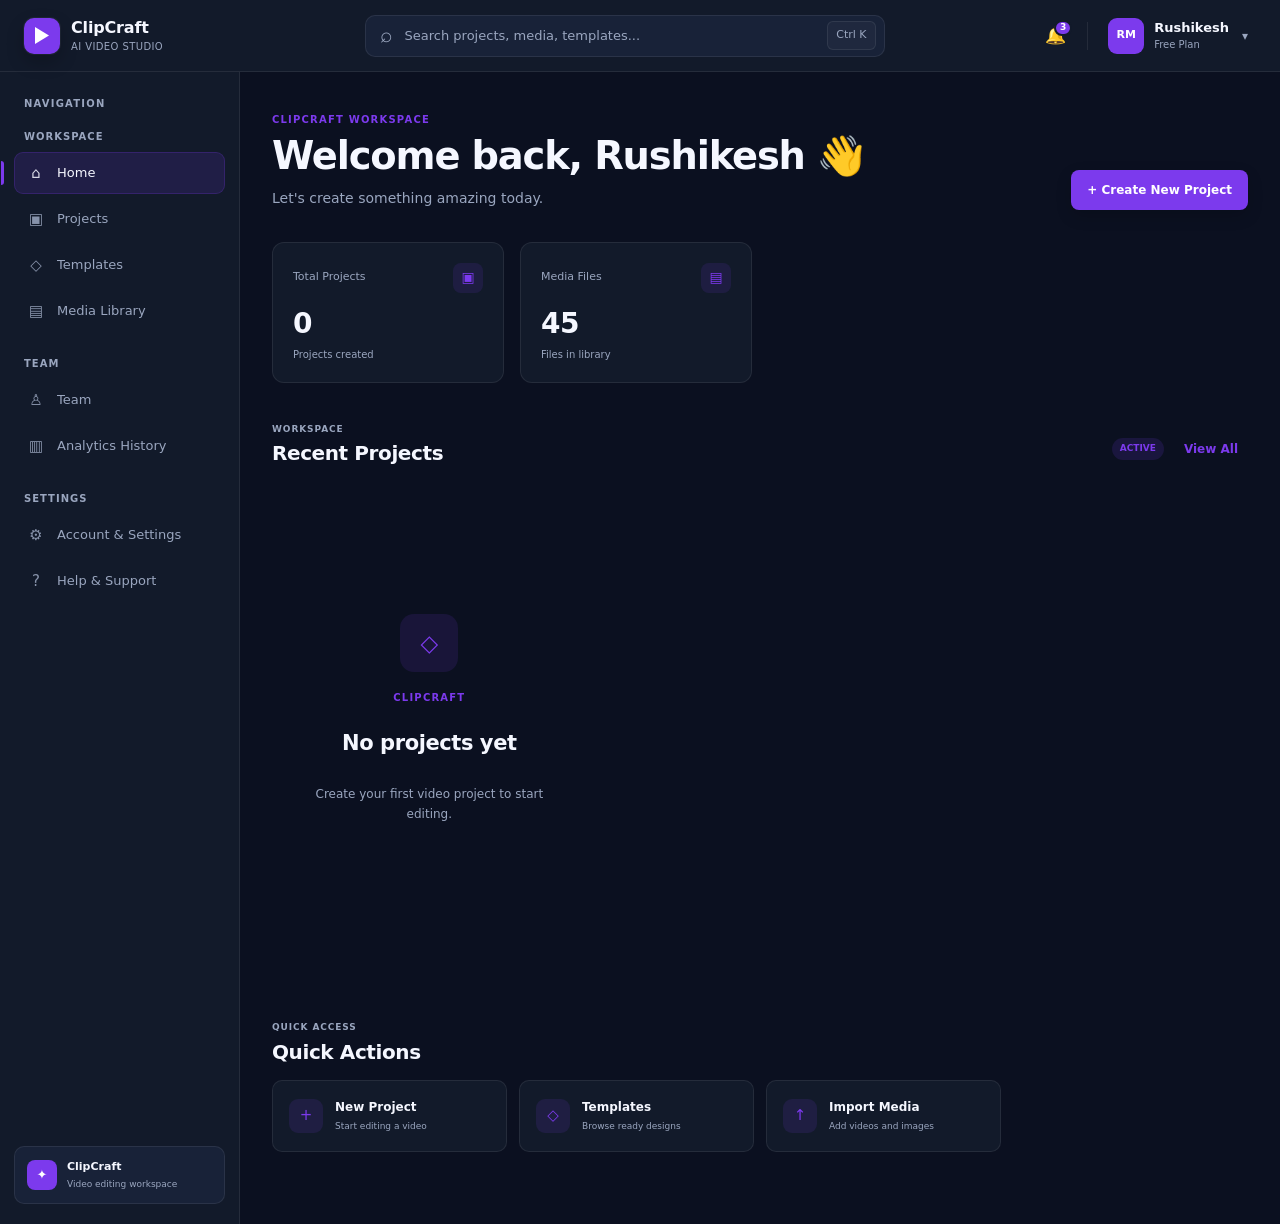
==== index.html @ a02dc98d "Add video editing workspace implementation" ====
<!DOCTYPE html>
<html lang="en">
<head>
  <meta charset="UTF-8" />
  <meta name="viewport" content="width=device-width, initial-scale=1.0" />
  <title>ClipCraft</title>
<link rel="stylesheet" href="./src/css/base.css">
<link rel="stylesheet" href="./src/css/layout.css">
<link rel="stylesheet" href="./src/css/components.css">
<link rel="stylesheet" href="./src/css/responsive.css">
<link rel="stylesheet" href="./src/css/shared.css">
<link rel="stylesheet" href="./src/css/editor.css" />
</head>
<body>
  <div id="app"></div>

  <script type="module" src="./src/js/app.js"></script>
</body>
</html>
---- src/css/base.css ----
/* Global reset, typography and CSS variables */
:root {
  --bg: #0b1020;
  --surface: #121a2a;
  --surface-2: #182238;
  --text: #f5f7ff;
  --muted: #9aa6bf;
  --primary: #7c3aed;
  --border: rgba(255, 255, 255, 0.08);
}
/* =========================================================
   CLIPCRAFT - DESIGN TOKENS
   ========================================================= */

:root {

  /* Spacing */

  --space-1: 4px;
  --space-2: 8px;
  --space-3: 12px;
  --space-4: 16px;
  --space-5: 20px;
  --space-6: 24px;
  --space-7: 32px;
  --space-8: 40px;

  /* Radius */

  --radius-sm: 6px;
  --radius-md: 8px;
  --radius-lg: 10px;
  --radius-xl: 12px;
  --radius-2xl: 16px;

  /* Typography */

  --text-xs: 10px;
  --text-sm: 12px;
  --text-md: 14px;
  --text-lg: 18px;
  --text-xl: 24px;
  --text-2xl: 32px;

}

* { box-sizing: border-box; }

body {
  margin: 0;
  font-family: Inter, Arial, sans-serif;
  background: var(--bg);
  color: var(--text);
}
/* =========================================================
   CLIPCRAFT - ACCESSIBILITY FOCUS STATES
   Rushikesh
   ========================================================= */


/* ---------------------------------------------------------
   KEYBOARD FOCUS
   --------------------------------------------------------- */

button:focus-visible,
a:focus-visible,
input:focus-visible,
select:focus-visible,
textarea:focus-visible {
  outline: 2px solid var(--primary);

  outline-offset: 3px;
}


/* ---------------------------------------------------------
   REMOVE DEFAULT OUTLINE WHEN NOT NEEDED
   --------------------------------------------------------- */

button:focus:not(:focus-visible),
a:focus:not(:focus-visible),
input:focus:not(:focus-visible),
select:focus:not(:focus-visible),
textarea:focus:not(:focus-visible) {
  outline: none;
}
/* =========================================================
   CLIPCRAFT - TYPOGRAPHY & SPACING
   Rushikesh
   ========================================================= */


/* ---------------------------------------------------------
   GLOBAL BOX SIZING
   --------------------------------------------------------- */

*,
*::before,
*::after {
  box-sizing: border-box;
}


/* ---------------------------------------------------------
   BODY TYPOGRAPHY
   --------------------------------------------------------- */

body {
  margin: 0;

  font-family:
    Inter,
    ui-sans-serif,
    system-ui,
    -apple-system,
    BlinkMacSystemFont,
    "Segoe UI",
    sans-serif;

  font-size: 14px;

  line-height: 1.5;

  color: var(--text);

  background: var(--bg);

  -webkit-font-smoothing: antialiased;
  text-rendering: optimizeLegibility;
}


/* ---------------------------------------------------------
   HEADINGS
   --------------------------------------------------------- */

h1,
h2,
h3,
h4,
h5,
h6 {
  font-family: inherit;

  line-height: 1.2;

  letter-spacing: -0.02em;

  color: var(--text);
}


/* ---------------------------------------------------------
   PARAGRAPHS
   --------------------------------------------------------- */

p {
  line-height: 1.6;
}


/* ---------------------------------------------------------
   BUTTON / INPUT FONT INHERIT
   --------------------------------------------------------- */

button,
input,
select,
textarea {
  font: inherit;
}


/* ---------------------------------------------------------
   IMAGES / VIDEOS
   --------------------------------------------------------- */

img,
video {
  max-width: 100%;
}


/* ---------------------------------------------------------
   SELECTION
   --------------------------------------------------------- */

::selection {
  background: rgba(124, 58, 237, 0.25);

  color: var(--text);
}
---- src/css/layout.css ----
/* =========================================================
   CLIPCRAFT - APPLICATION LAYOUT
   Rushikesh - Application Shell
   ========================================================= */


/* ---------------------------------------------------------
   MAIN APPLICATION SHELL
   --------------------------------------------------------- */

.app-shell {
  min-height: 100vh;

  display: grid;

  grid-template-columns: 240px 1fr;
  grid-template-rows: 72px 1fr;

  background: var(--bg);
}


/* ---------------------------------------------------------
   HEADER POSITION
   Header styling is handled in components.css
   --------------------------------------------------------- */

.app-header {
  grid-column: 1 / -1;
  grid-row: 1;
}


/* ---------------------------------------------------------
   SIDEBAR POSITION
   --------------------------------------------------------- */

.app-sidebar {
  grid-column: 1;
  grid-row: 2;

  min-width: 0;
}


/* ---------------------------------------------------------
   MAIN CONTENT POSITION
   --------------------------------------------------------- */

.main-content {
  grid-column: 2;
  grid-row: 2;

  min-width: 0;
  min-height: 0;

  padding: 32px;
}


/* ---------------------------------------------------------
   MAIN CONTENT INNER WRAPPER
   Useful for future dashboard/editor sections
   --------------------------------------------------------- */

.main-content-inner {
  width: 100%;
  max-width: 1440px;

  margin: 0 auto;
}


/* ---------------------------------------------------------
   CONTENT SECTION
   --------------------------------------------------------- */

.content-section {
  width: 100%;
  margin-bottom: 32px;
}


/* ---------------------------------------------------------
   TWO COLUMN LAYOUT
   Useful for dashboard cards / panels
   --------------------------------------------------------- */

.content-grid {
  display: grid;

  grid-template-columns: repeat(2, minmax(0, 1fr));

  gap: 24px;
}


/* ---------------------------------------------------------
   THREE COLUMN LAYOUT
   Useful for cards / quick actions
   --------------------------------------------------------- */

.content-grid-3 {
  display: grid;

  grid-template-columns:
    repeat(3, minmax(0, 1fr));

  gap: 20px;
}


/* ---------------------------------------------------------
   FOUR COLUMN LAYOUT
   Useful for statistics cards
   --------------------------------------------------------- */

.content-grid-4 {
  display: grid;

  grid-template-columns:
    repeat(4, minmax(0, 1fr));

  gap: 18px;
}


/* ---------------------------------------------------------
   FULL WIDTH
   --------------------------------------------------------- */

.full-width {
  width: 100%;
}


/* ---------------------------------------------------------
   FLEX ROW
   Common utility for horizontal sections
   --------------------------------------------------------- */

.layout-row {
  display: flex;
  align-items: center;

  gap: 16px;
}


/* ---------------------------------------------------------
   FLEX COLUMN
   Common utility for vertical sections
   --------------------------------------------------------- */

.layout-column {
  display: flex;
  flex-direction: column;

  gap: 16px;
}


/* ---------------------------------------------------------
   SPACE BETWEEN
   --------------------------------------------------------- */

.space-between {
  display: flex;

  align-items: center;
  justify-content: space-between;

  gap: 16px;
}


/* ---------------------------------------------------------
   RESPONSIVE - TABLET
   --------------------------------------------------------- */

@media (max-width: 1024px) {

  .app-shell {
    grid-template-columns: 210px 1fr;
    grid-template-rows: 68px 1fr;
  }

  .main-content {
    padding: 24px;
  }

  .content-grid-4 {
    grid-template-columns:
      repeat(2, minmax(0, 1fr));
  }

}


/* ---------------------------------------------------------
   RESPONSIVE - SMALL TABLET / MOBILE
   --------------------------------------------------------- */

@media (max-width: 768px) {

  .app-shell {
    grid-template-columns: 1fr;
    grid-template-rows: 64px auto 1fr;
  }

  .app-header {
    grid-column: 1;
    grid-row: 1;
  }

  .app-sidebar {
    grid-column: 1;
    grid-row: 2;

    width: 100%;
  }

  .main-content {
    grid-column: 1;
    grid-row: 3;

    padding: 20px;
  }

  .content-grid {
    grid-template-columns: 1fr;
  }

  .content-grid-3 {
    grid-template-columns: 1fr;
  }

  .content-grid-4 {
    grid-template-columns: 1fr;
  }

}


/* ---------------------------------------------------------
   RESPONSIVE - MOBILE
   --------------------------------------------------------- */

@media (max-width: 480px) {

  .app-shell {
    grid-template-rows: 60px auto 1fr;
  }

  .main-content {
    padding: 16px;
  }

  .layout-row {
    flex-direction: column;
    align-items: stretch;
  }

  .space-between {
    flex-direction: column;
    align-items: stretch;
  }

}
---- src/css/components.css ----
/* Shared buttons, cards, inputs, badges, modals, etc. */
button,
input,
select {
  font: inherit;
}

.btn {
  border: 0;
  border-radius: 8px;
  padding: 10px 14px;
  cursor: pointer;
}

.btn-primary {
  background: var(--primary);
  color: white;
}
.header-logo h2 {
  margin: 0;
  font-size: 20px;
}

.header-search {
  flex: 1;
  max-width: 420px;
  margin: 0 30px;
}

.header-search input {
  width: 100%;

  padding: 12px 16px;

  background: var(--surface-2);
  color: var(--text);

  border: 1px solid var(--border);
  border-radius: 8px;

  outline: none;
}

.header-search input::placeholder {
  color: var(--muted);
}

.header-actions {
  display: flex;
  align-items: center;
  gap: 16px;
}

.header-btn {
  border: 0;
  background: transparent;
  color: var(--text);

  font-size: 20px;

  cursor: pointer;
}

.profile {
  display: flex;
  align-items: center;
  gap: 10px;
}

.avatar {
  width: 38px;
  height: 38px;

  display: flex;
  align-items: center;
  justify-content: center;

  background: var(--primary);
  color: white;

  border-radius: 50%;
  font-size: 13px;
  font-weight: bold;
}

.profile-info {
  display: flex;
  flex-direction: column;
}

.profile-info strong {
  font-size: 14px;
}

.profile-info span {
  font-size: 12px;
  color: var(--muted);
}
.sidebar-title {
  margin-bottom: 12px;

  font-size: 11px;
  font-weight: 600;

  color: var(--muted);
  letter-spacing: 0.08em;
}

.sidebar-nav {
  display: flex;
  flex-direction: column;
  gap: 6px;
}

.nav-item {
  display: block;

  padding: 11px 12px;

  color: var(--text);
  text-decoration: none;

  border-radius: 8px;

  transition: 0.2s ease;
}

.nav-item:hover {
  background: var(--surface-2);
}

.nav-item.active {
  background: var(--primary);
}

.sidebar-section {
  margin-top: 28px;
}
.main-content h1 {
  margin-top: 0;
  margin-bottom: 8px;
}

.main-content p {
  margin-top: 0;
  color: var(--muted);
}
/* =========================================================
   CLIPCRAFT PROFESSIONAL HEADER
   Rushikesh - Application Shell
   ========================================================= */


/* ---------------------------------------------------------
   HEADER WRAPPER
   --------------------------------------------------------- */

.app-header {
  position: sticky;
  top: 0;
  z-index: 100;

  min-height: 72px;

  display: grid;
  grid-template-columns: auto minmax(280px, 520px) auto;
  align-items: center;

  gap: 24px;

  padding: 0 24px;

  background: var(--surface);

  border-bottom: 1px solid var(--border);

  backdrop-filter: blur(18px);
}


/* ---------------------------------------------------------
   LEFT / BRAND
   --------------------------------------------------------- */

.header-left {
  display: flex;
  align-items: center;
  min-width: 190px;
}

.brand {
  display: inline-flex;
  align-items: center;
  gap: 11px;

  color: var(--text);
  text-decoration: none;

  user-select: none;
}

.brand-mark {
  width: 36px;
  height: 36px;

  display: flex;
  align-items: center;
  justify-content: center;

  border-radius: 10px;

  background: var(--primary);

  box-shadow:
    0 0 0 1px rgba(255, 255, 255, 0.05),
    0 8px 18px rgba(0, 0, 0, 0.22);
}

.brand-mark-shape {
  width: 14px;
  height: 17px;

  display: block;

  background: white;

  clip-path: polygon(
    0 0,
    100% 50%,
    0 100%
  );
}

.brand-text {
  display: flex;
  flex-direction: column;
  line-height: 1.1;
}

.brand-name {
  font-size: 16px;
  font-weight: 700;
  letter-spacing: -0.01em;
}

.brand-tagline {
  margin-top: 4px;

  font-size: 10px;
  font-weight: 500;

  color: var(--muted);

  letter-spacing: 0.04em;
  text-transform: uppercase;
}


/* ---------------------------------------------------------
   CENTER / SEARCH
   --------------------------------------------------------- */

.header-center {
  width: 100%;
  justify-self: center;
}

.global-search {
  position: relative;

  width: 100%;
  height: 42px;

  display: flex;
  align-items: center;

  border: 1px solid var(--border);
  border-radius: 10px;

  background: var(--surface-2);

  transition:
    border-color 0.2s ease,
    box-shadow 0.2s ease,
    background 0.2s ease;
}

.global-search:hover {
  border-color: rgba(255, 255, 255, 0.14);
}

.global-search:focus-within {
  border-color: var(--primary);

  box-shadow:
    0 0 0 3px rgba(124, 58, 237, 0.14);
}

.search-icon {
  flex: 0 0 auto;

  margin-left: 14px;

  font-size: 21px;
  line-height: 1;

  color: var(--muted);
}

.global-search-input {
  width: 100%;
  height: 100%;

  padding: 0 12px;

  border: 0;
  outline: 0;

  background: transparent;

  color: var(--text);

  font-size: 13px;
}

.global-search-input::placeholder {
  color: var(--muted);
}

.search-shortcut {
  flex: 0 0 auto;

  margin-right: 8px;
  padding: 5px 8px;

  border: 1px solid var(--border);
  border-radius: 6px;

  background: rgba(255, 255, 255, 0.03);

  color: var(--muted);

  font-size: 11px;
  font-weight: 500;
}


/* ---------------------------------------------------------
   RIGHT / HEADER ACTIONS
   --------------------------------------------------------- */

.header-right {
  display: flex;
  align-items: center;
  justify-content: flex-end;

  gap: 12px;

  min-width: 220px;
}


/* ---------------------------------------------------------
   ICON BUTTON
   --------------------------------------------------------- */

.header-icon-button {
  position: relative;

  width: 40px;
  height: 40px;

  display: flex;
  align-items: center;
  justify-content: center;

  border: 1px solid transparent;
  border-radius: 9px;

  background: transparent;
  color: var(--text);

  cursor: pointer;

  transition:
    background 0.2s ease,
    border-color 0.2s ease,
    transform 0.2s ease;
}

.header-icon-button:hover {
  background: var(--surface-2);
  border-color: var(--border);
}

.header-icon-button:active {
  transform: scale(0.96);
}

.notification-icon {
  font-size: 17px;
}


/* ---------------------------------------------------------
   NOTIFICATION BADGE
   --------------------------------------------------------- */

.notification-badge {
  position: absolute;

  top: 3px;
  right: 2px;

  min-width: 16px;
  height: 16px;

  display: flex;
  align-items: center;
  justify-content: center;

  padding: 0 4px;

  border: 2px solid var(--surface);
  border-radius: 999px;

  background: var(--primary);
  color: white;

  font-size: 9px;
  font-weight: 700;
}


/* ---------------------------------------------------------
   DIVIDER
   --------------------------------------------------------- */

.header-divider {
  width: 1px;
  height: 28px;

  background: var(--border);
}


/* ---------------------------------------------------------
   PROFILE
   --------------------------------------------------------- */

.profile-button {
  display: flex;
  align-items: center;
  gap: 10px;

  padding: 5px 7px;

  border: 1px solid transparent;
  border-radius: 10px;

  background: transparent;
  color: var(--text);

  cursor: pointer;

  transition:
    background 0.2s ease,
    border-color 0.2s ease;
}

.profile-button:hover {
  background: var(--surface-2);
  border-color: var(--border);
}

.profile-avatar {
  width: 36px;
  height: 36px;

  display: flex;
  align-items: center;
  justify-content: center;

  border-radius: 9px;

  background: var(--primary);

  color: white;

  font-size: 11px;
  font-weight: 700;
}

.profile-details {
  display: flex;
  flex-direction: column;

  align-items: flex-start;

  line-height: 1.2;
}

.profile-name {
  font-size: 13px;
  font-weight: 600;
}

.profile-plan {
  margin-top: 3px;

  color: var(--muted);

  font-size: 10px;
}

.profile-arrow {
  margin-left: 3px;

  color: var(--muted);

  font-size: 12px;
}


/* ---------------------------------------------------------
   HEADER RESPONSIVE
   --------------------------------------------------------- */

@media (max-width: 900px) {

  .app-header {
    grid-template-columns: auto 1fr auto;
    gap: 14px;

    padding: 0 16px;
  }

  .header-left {
    min-width: auto;
  }

  .brand-tagline {
    display: none;
  }

  .profile-details {
    display: none;
  }

}


@media (max-width: 650px) {

  .app-header {
    grid-template-columns: auto 1fr auto;

    min-height: 64px;

    gap: 8px;

    padding: 0 12px;
  }

  .brand-name {
    font-size: 14px;
  }

  .brand-mark {
    width: 32px;
    height: 32px;

    border-radius: 8px;
  }

  .global-search {
    height: 38px;
  }

  .search-shortcut {
    display: none;
  }

  .search-icon {
    margin-left: 11px;
  }

  .global-search-input {
    font-size: 12px;
  }

  .header-divider {
    display: none;
  }

  .profile-button {
    padding: 0;
  }

  .profile-arrow {
    display: none;
  }

}


@media (max-width: 480px) {

  .header-center {
    min-width: 0;
  }

  .global-search-input {
    min-width: 0;
  }

  .global-search-input::placeholder {
    font-size: 11px;
  }

  .header-icon-button {
    width: 36px;
    height: 36px;
  }

  .profile-avatar {
    width: 32px;
    height: 32px;
  }

}
/* =========================================================
   CLIPCRAFT PROFESSIONAL SIDEBAR
   Rushikesh - Navigation
   ========================================================= */


/* ---------------------------------------------------------
   SIDEBAR
   --------------------------------------------------------- */

.app-sidebar {
  display: flex;
  flex-direction: column;

  min-height: calc(100vh - 72px);

  padding: 20px 14px;

  background: var(--surface);

  border-right: 1px solid var(--border);

  overflow-y: auto;
}


/* ---------------------------------------------------------
   SIDEBAR HEADER
   --------------------------------------------------------- */

.sidebar-header {
  padding: 0 10px 18px;
}

.sidebar-header-title {
  font-size: 10px;
  font-weight: 700;

  color: var(--muted);

  letter-spacing: 0.12em;
}


/* ---------------------------------------------------------
   SIDEBAR GROUP
   --------------------------------------------------------- */

.sidebar-group {
  margin-bottom: 26px;
}

.sidebar-group-last {
  margin-bottom: 0;
}


/* ---------------------------------------------------------
   SECTION TITLE
   --------------------------------------------------------- */

.sidebar-section-title {
  margin: 0 0 9px;

  padding: 0 10px;

  font-size: 10px;
  font-weight: 700;

  color: var(--muted);

  letter-spacing: 0.1em;
}


/* ---------------------------------------------------------
   NAVIGATION CONTAINER
   --------------------------------------------------------- */

.sidebar-nav {
  display: flex;
  flex-direction: column;

  gap: 4px;
}


/* ---------------------------------------------------------
   NAVIGATION ITEM
   --------------------------------------------------------- */

.nav-item {
  position: relative;

  display: flex;
  align-items: center;

  min-height: 42px;

  padding: 0 11px;

  gap: 11px;

  color: var(--muted);

  text-decoration: none;

  border: 1px solid transparent;
  border-radius: 9px;

  transition:
    background 0.18s ease,
    color 0.18s ease,
    border-color 0.18s ease,
    transform 0.18s ease;
}


/* ---------------------------------------------------------
   NAVIGATION HOVER
   --------------------------------------------------------- */

.nav-item:hover {
  background: var(--surface-2);

  color: var(--text);

  border-color: var(--border);
}


/* ---------------------------------------------------------
   ACTIVE NAVIGATION
   --------------------------------------------------------- */

.nav-item.active {
  background: rgba(124, 58, 237, 0.14);

  color: var(--text);

  border-color: rgba(124, 58, 237, 0.22);
}


/* Active left indicator */

.nav-item.active::before {
  content: "";

  position: absolute;

  left: -14px;

  top: 8px;
  bottom: 8px;

  width: 3px;

  background: var(--primary);

  border-radius: 0 4px 4px 0;
}


/* ---------------------------------------------------------
   NAVIGATION ICON
   --------------------------------------------------------- */

.nav-icon {
  width: 20px;
  height: 20px;

  flex: 0 0 20px;

  display: flex;
  align-items: center;
  justify-content: center;

  color: currentColor;

  font-size: 15px;

  opacity: 0.86;
}


/* ---------------------------------------------------------
   NAVIGATION LABEL
   --------------------------------------------------------- */

.nav-label {
  min-width: 0;

  overflow: hidden;

  text-overflow: ellipsis;

  white-space: nowrap;

  font-size: 13px;
  font-weight: 500;
}


/* ---------------------------------------------------------
   SIDEBAR FOOTER
   --------------------------------------------------------- */

.sidebar-footer {
  margin-top: auto;

  padding-top: 28px;
}


.sidebar-footer-card {
  display: flex;
  align-items: center;

  gap: 10px;

  padding: 12px;

  background: var(--surface-2);

  border: 1px solid var(--border);

  border-radius: 10px;
}


.sidebar-footer-icon {
  width: 30px;
  height: 30px;

  flex: 0 0 30px;

  display: flex;
  align-items: center;
  justify-content: center;

  border-radius: 8px;

  background: var(--primary);

  color: white;

  font-size: 13px;
}


.sidebar-footer-content {
  min-width: 0;

  display: flex;
  flex-direction: column;

  gap: 3px;
}


.sidebar-footer-content strong {
  font-size: 11px;

  color: var(--text);
}


.sidebar-footer-content span {
  font-size: 9px;

  line-height: 1.4;

  color: var(--muted);
}


/* ---------------------------------------------------------
   SIDEBAR SCROLLBAR
   --------------------------------------------------------- */

.app-sidebar::-webkit-scrollbar {
  width: 5px;
}


.app-sidebar::-webkit-scrollbar-track {
  background: transparent;
}


.app-sidebar::-webkit-scrollbar-thumb {
  background: rgba(255, 255, 255, 0.08);

  border-radius: 999px;
}


.app-sidebar::-webkit-scrollbar-thumb:hover {
  background: rgba(255, 255, 255, 0.14);
}


/* ---------------------------------------------------------
   SIDEBAR RESPONSIVE
   --------------------------------------------------------- */

@media (max-width: 768px) {

  .app-sidebar {
    min-height: auto;

    padding: 10px 12px;

    border-right: 0;

    border-bottom: 1px solid var(--border);

    overflow-x: auto;
    overflow-y: hidden;
  }

  .sidebar-header {
    display: none;
  }

  .sidebar-group {
    margin-bottom: 0;
  }

  .sidebar-section-title {
    display: none;
  }

  .sidebar-nav {
    flex-direction: row;

    width: max-content;

    gap: 6px;
  }

  .nav-item {
    min-width: max-content;

    min-height: 38px;
  }

  .nav-item.active::before {
    display: none;
  }

  .sidebar-footer {
    display: none;
  }

}
/* =========================================================
   CLIPCRAFT PROFESSIONAL DASHBOARD
   Rushikesh - Main Content
   ========================================================= */


/* ---------------------------------------------------------
   DASHBOARD HERO
   --------------------------------------------------------- */

.dashboard-hero {
  display: flex;
  align-items: flex-end;
  justify-content: space-between;

  gap: var(--space-6);

  padding: var(--space-2) 0 var(--space-7);
}


.dashboard-hero-text {
  min-width: 0;
}


.dashboard-eyebrow {
  display: block;

  margin-bottom: 8px;

  color: var(--primary);

  font-size: 10px;
  font-weight: 700;

  letter-spacing: 0.12em;
}


.dashboard-hero h1 {
  margin: 0;

  color: var(--text);

  font-size: clamp(28px, 3vw, 40px);
  line-height: 1.1;

  letter-spacing: -0.03em;
}


.dashboard-hero p {
  margin: 10px 0 0;

  color: var(--muted);

  font-size: 14px;
}


/* ---------------------------------------------------------
   PRIMARY ACTION BUTTON
   --------------------------------------------------------- */

.primary-action-button {
  min-height: 44px;

  display: inline-flex;
  align-items: center;
  justify-content: center;

  gap: 8px;

  padding: 0 16px;

  border: 1px solid transparent;
  border-radius: 9px;

  background: var(--primary);

  color: white;

  font-size: 13px;
  font-weight: 600;

  cursor: pointer;

  box-shadow:
    0 8px 18px rgba(0, 0, 0, 0.18);

  transition:
    transform 0.18s ease,
    box-shadow 0.18s ease,
    opacity 0.18s ease;
}


.primary-action-button:hover {
  transform: translateY(-1px);

  box-shadow:
    0 10px 22px rgba(0, 0, 0, 0.24);
}


.primary-action-button:active {
  transform: translateY(0);
}


.button-icon {
  font-size: 18px;
  line-height: 1;
}


/* ---------------------------------------------------------
   DASHBOARD STATISTICS
   --------------------------------------------------------- */

.dashboard-stats {
  display: grid;

  grid-template-columns:
    repeat(4, minmax(0, 1fr));

  gap: var(--space-4);

  margin-bottom: var(--space-8);
}


.stat-card {
  padding: var(--space-5);

  background: var(--surface);

  border: 1px solid var(--border);

  border-radius: var(--radius-xl);

  transition:
    border-color 0.2s ease,
    transform 0.2s ease,
    background 0.2s ease;
}


.stat-card:hover {
  background: var(--surface-2);

  border-color:
    rgba(255, 255, 255, 0.12);

  transform: translateY(-2px);
}


.stat-card-top {
  display: flex;
  align-items: center;
  justify-content: space-between;

  gap: 12px;
}


.stat-label {
  color: var(--muted);

  font-size: 11px;
  font-weight: 500;
}


.stat-icon {
  width: 30px;
  height: 30px;

  display: flex;
  align-items: center;
  justify-content: center;

  border-radius: 8px;

  background:
    rgba(124, 58, 237, 0.12);

  color: var(--primary);

  font-size: 14px;
}


.stat-value {
  display: block;

  margin-top: 17px;

  color: var(--text);

  font-size: 28px;
  line-height: 1;

  letter-spacing: -0.02em;
}


.stat-meta {
  display: block;

  margin-top: 9px;

  color: var(--muted);

  font-size: 10px;
}


/* ---------------------------------------------------------
   DASHBOARD SECTION
   --------------------------------------------------------- */

.dashboard-section {
  margin-bottom: var(--space-8);
}


.section-heading {
  display: flex;
  align-items: flex-end;
  justify-content: space-between;

  gap: var(--space-4);

  margin-bottom: var(--space-4);
}


.section-eyebrow {
  display: block;

  margin-bottom: 5px;

  color: var(--muted);

  font-size: 9px;
  font-weight: 700;

  letter-spacing: 0.1em;
}


.section-heading h2 {
  margin: 0;

  color: var(--text);

  font-size: 20px;
  line-height: 1.2;
}


.text-button {
  padding: 7px 10px;

  border: 0;

  background: transparent;

  color: var(--primary);

  font-size: 12px;
  font-weight: 600;

  cursor: pointer;

  border-radius: 7px;
}


.text-button:hover {
  background:
    rgba(124, 58, 237, 0.08);
}


/* ---------------------------------------------------------
   PROJECT GRID
   --------------------------------------------------------- */

.project-grid {
  display: grid;

  grid-template-columns:
    repeat(3, minmax(0, 1fr));

  gap: var(--space-4);
}


.project-card {
  overflow: hidden;

  background: var(--surface);

  border: 1px solid var(--border);

  border-radius: var(--radius-xl);

  transition:
    border-color 0.2s ease,
    transform 0.2s ease;
}


.project-card:hover {
  border-color:
    rgba(255, 255, 255, 0.12);

  transform: translateY(-2px);
}


.project-thumbnail {
  min-height: 170px;

  display: flex;
  align-items: center;
  justify-content: center;

  background:
    linear-gradient(
      135deg,
      rgba(124, 58, 237, 0.2),
      rgba(255, 255, 255, 0.02)
    );

  color: var(--muted);

  font-size: 11px;
  font-weight: 600;

  letter-spacing: 0.04em;
}


.project-card-content {
  display: flex;
  align-items: center;
  justify-content: space-between;

  gap: 12px;

  padding: 14px;
}


.project-card-content h3 {
  margin: 0;

  color: var(--text);

  font-size: 13px;
  font-weight: 600;
}


.project-card-content p {
  margin: 5px 0 0;

  color: var(--muted);

  font-size: 10px;
}


.project-menu-button {
  width: 30px;
  height: 30px;

  flex: 0 0 30px;

  display: flex;
  align-items: center;
  justify-content: center;

  border: 1px solid transparent;
  border-radius: 7px;

  background: transparent;

  color: var(--muted);

  cursor: pointer;
}


.project-menu-button:hover {
  background: var(--surface-2);

  color: var(--text);

  border-color: var(--border);
}


/* ---------------------------------------------------------
   QUICK ACTIONS
   --------------------------------------------------------- */

.quick-action-grid {
  display: grid;

  grid-template-columns:
    repeat(4, minmax(0, 1fr));

  gap: var(--space-3);
}

.quick-action-card {
  display: flex;
  align-items: center;

  gap: var(--space-3);

  min-height: 72px;

  padding: var(--space-4);

  text-align: left;

  background: var(--surface);

  border: 1px solid var(--border);

  border-radius: var(--radius-lg);

  color: var(--text);

  cursor: pointer;

  transition:
    background 0.2s ease,
    border-color 0.2s ease,
    transform 0.2s ease;
}


.quick-action-card:hover {
  background: var(--surface-2);

  border-color:
    rgba(255, 255, 255, 0.12);

  transform: translateY(-1px);
}


.quick-action-icon {
  width: 34px;
  height: 34px;

  flex: 0 0 34px;

  display: flex;
  align-items: center;
  justify-content: center;

  border-radius: 9px;

  background:
    rgba(124, 58, 237, 0.12);

  color: var(--primary);

  font-size: 15px;
}


.quick-action-content {
  min-width: 0;

  display: flex;
  flex-direction: column;

  gap: 4px;
}


.quick-action-content strong {
  font-size: 12px;
}


.quick-action-content small {
  color: var(--muted);

  font-size: 9px;
}


/* ---------------------------------------------------------
   DASHBOARD RESPONSIVE
   --------------------------------------------------------- */

@media (max-width: 1100px) {

  .dashboard-stats {
    grid-template-columns:
      repeat(2, minmax(0, 1fr));
  }

  .quick-action-grid {
    grid-template-columns:
      repeat(2, minmax(0, 1fr));
  }

}


@media (max-width: 800px) {

  .dashboard-hero {
    align-items: flex-start;

    flex-direction: column;
  }

  .primary-action-button {
    width: 100%;
  }

  .project-grid {
    grid-template-columns: 1fr;
  }

}


@media (max-width: 520px) {

  .dashboard-stats {
    grid-template-columns: 1fr;
  }

  .quick-action-grid {
    grid-template-columns: 1fr;
  }

  .dashboard-hero h1 {
    font-size: 28px;
  }

}
/* Section heading actions */

.section-heading-actions {
  display: flex;
  align-items: center;
  gap: 10px;
}
/* =========================================================
   CLIPCRAFT ENTRY / UPLOAD FLOW
   Rushikesh
   ========================================================= */


/* ---------------------------------------------------------
   ENTRY PAGE
   --------------------------------------------------------- */

.entry-page {
  width: 100%;

  min-height: calc(100vh - 140px);

  display: flex;
  align-items: center;
  justify-content: center;

  padding: 32px 0;
}


.entry-container {
  width: min(100%, 760px);

  margin: 0 auto;

  text-align: center;
}


/* ---------------------------------------------------------
   ENTRY HEADER
   --------------------------------------------------------- */

.entry-header {
  margin-bottom: 26px;
}


.entry-eyebrow {
  display: block;

  margin-bottom: 8px;

  color: var(--primary);

  font-size: 10px;
  font-weight: 700;

  letter-spacing: 0.12em;
}


.entry-header h1 {
  margin: 0;

  color: var(--text);

  font-size: clamp(28px, 4vw, 40px);

  line-height: 1.1;

  letter-spacing: -0.03em;
}


.entry-header p {
  margin: 10px 0 0;

  color: var(--muted);

  font-size: 13px;
}


/* ---------------------------------------------------------
   UPLOAD CARD
   --------------------------------------------------------- */

.upload-card {
  padding: 48px 32px;

  background: var(--surface);

  border: 1px dashed
    rgba(255, 255, 255, 0.16);

  border-radius: 16px;

  transition:
    background 0.2s ease,
    border-color 0.2s ease,
    transform 0.2s ease;
}


.upload-card:hover {
  background: var(--surface-2);

  border-color:
    rgba(124, 58, 237, 0.45);
}


.upload-card.is-dragging {
  background:
    rgba(124, 58, 237, 0.08);

  border-color: var(--primary);

  transform: scale(1.01);
}


/* ---------------------------------------------------------
   UPLOAD ICON
   --------------------------------------------------------- */

.upload-icon {
  width: 58px;
  height: 58px;

  display: flex;
  align-items: center;
  justify-content: center;

  margin: 0 auto 18px;

  border-radius: 14px;

  background:
    rgba(124, 58, 237, 0.12);

  color: var(--primary);

  font-size: 28px;
}


/* ---------------------------------------------------------
   UPLOAD TEXT
   --------------------------------------------------------- */

.upload-card h2 {
  margin: 0;

  color: var(--text);

  font-size: 20px;
}


.upload-card p {
  max-width: 500px;

  margin: 9px auto 20px;

  color: var(--muted);

  font-size: 12px;

  line-height: 1.6;
}


/* ---------------------------------------------------------
   SELECT BUTTON
   --------------------------------------------------------- */

.upload-select-button {
  min-height: 42px;

  padding: 0 18px;

  border: 1px solid transparent;

  border-radius: 9px;

  background: var(--primary);

  color: white;

  font-family: inherit;

  font-size: 12px;
  font-weight: 600;

  cursor: pointer;

  transition:
    transform 0.18s ease,
    box-shadow 0.18s ease;
}


.upload-select-button:hover {
  transform: translateY(-1px);

  box-shadow:
    0 8px 18px rgba(0, 0, 0, 0.2);
}


.upload-select-button:active {
  transform: translateY(0);
}


/* ---------------------------------------------------------
   UPLOAD HINT
   --------------------------------------------------------- */

.upload-hint {
  display: block;

  margin-top: 14px;

  color: var(--muted);

  font-size: 9px;
}


/* ---------------------------------------------------------
   SELECTED FILE
   --------------------------------------------------------- */

.selected-file-card {
  margin-top: 16px;

  display: flex;
  align-items: center;

  gap: 12px;

  padding: 13px 14px;

  text-align: left;

  background: var(--surface);

  border: 1px solid var(--border);

  border-radius: 10px;
}


.selected-file-card[hidden] {
  display: none;
}


.selected-file-icon {
  width: 38px;
  height: 38px;

  flex: 0 0 38px;

  display: flex;
  align-items: center;
  justify-content: center;

  border-radius: 8px;

  background:
    rgba(124, 58, 237, 0.12);

  color: var(--primary);

  font-size: 14px;
}


.selected-file-info {
  min-width: 0;

  display: flex;
  flex-direction: column;

  gap: 4px;
}


.selected-file-info strong {
  overflow: hidden;

  text-overflow: ellipsis;

  white-space: nowrap;

  color: var(--text);

  font-size: 11px;
}


.selected-file-info span {
  color: var(--muted);

  font-size: 9px;
}


/* ---------------------------------------------------------
   REMOVE BUTTON
   --------------------------------------------------------- */

.remove-file-button {
  width: 32px;
  height: 32px;

  margin-left: auto;

  flex: 0 0 32px;

  border: 1px solid transparent;

  border-radius: 7px;

  background: transparent;

  color: var(--muted);

  font-size: 18px;

  cursor: pointer;
}


.remove-file-button:hover {
  background: var(--surface-2);

  color: var(--text);

  border-color: var(--border);
}


/* ---------------------------------------------------------
   ERROR
   --------------------------------------------------------- */

.upload-error {
  min-height: 17px;

  margin: 10px 0 0;

  color: #f87171;

  font-size: 10px;
}


/* ---------------------------------------------------------
   CONTINUE BUTTON
   --------------------------------------------------------- */

.continue-editor-button {
  width: 100%;

  margin-top: 18px;

  min-height: 44px;

  border: 1px solid transparent;

  border-radius: 9px;

  background: var(--primary);

  color: white;

  font-family: inherit;

  font-size: 12px;
  font-weight: 600;

  cursor: pointer;
}


.continue-editor-button:disabled {
  opacity: 0.4;

  cursor: not-allowed;
}


.continue-editor-button:not(:disabled):hover {
  box-shadow:
    0 8px 18px rgba(0, 0, 0, 0.2);
}


/* ---------------------------------------------------------
   RESPONSIVE
   --------------------------------------------------------- */

@media (max-width: 768px) {

  .entry-page {
    min-height: auto;

    padding: 20px 0;
  }

  .upload-card {
    padding: 38px 20px;
  }

}


@media (max-width: 480px) {

  .entry-header h1 {
    font-size: 28px;
  }

  .upload-card {
    padding: 32px 16px;
  }

}
/* =========================================================
   VIDEO PREVIEW
   ========================================================= */

.video-preview-card {
  margin-top: 18px;

  overflow: hidden;

  text-align: left;

  background: var(--surface);

  border: 1px solid var(--border);

  border-radius: 14px;
}


.video-preview-card[hidden] {
  display: none;
}


.video-preview-header {
  padding: 18px 20px;

  border-bottom: 1px solid var(--border);
}


.preview-eyebrow {
  display: block;

  margin-bottom: 5px;

  color: var(--primary);

  font-size: 9px;
  font-weight: 700;

  letter-spacing: 0.1em;
}


.video-preview-header h2 {
  margin: 0;

  color: var(--text);

  font-size: 15px;
}


.video-preview-wrapper {
  width: 100%;

  background: #050812;
}


.video-preview {
  display: block;

  width: 100%;

  max-height: 460px;

  object-fit: contain;

  background: #050812;
}


/* =========================================================
   EDITOR READY STATE
   ========================================================= */

.editor-ready-container {
  width: min(100%, 700px);

  margin: 0 auto;

  padding: 60px 20px;

  text-align: center;
}


.editor-ready-icon {
  width: 68px;
  height: 68px;

  display: flex;
  align-items: center;
  justify-content: center;

  margin: 0 auto 20px;

  border-radius: 18px;

  background:
    rgba(124, 58, 237, 0.12);

  color: var(--primary);

  font-size: 28px;
}


.editor-ready-container h1 {
  margin: 0;

  color: var(--text);

  font-size: 32px;

  letter-spacing: -0.02em;
}


.editor-ready-container p {
  max-width: 560px;

  margin: 12px auto 22px;

  color: var(--muted);

  font-size: 12px;

  line-height: 1.6;
}


.editor-ready-file {
  display: inline-flex;
  flex-direction: column;

  gap: 5px;

  margin-bottom: 24px;

  padding: 12px 16px;

  background: var(--surface);

  border: 1px solid var(--border);

  border-radius: 9px;
}


.editor-ready-file strong {
  color: var(--text);

  font-size: 11px;
}


.editor-ready-file span {
  color: var(--muted);

  font-size: 9px;
}


/* =========================================================
   EDITOR PLACEHOLDER
   ========================================================= */

.editor-placeholder {
  min-height: 500px;

  display: flex;
  flex-direction: column;
  align-items: center;
  justify-content: center;

  padding: 40px;

  text-align: center;
}


.editor-placeholder-icon {
  width: 58px;
  height: 58px;

  display: flex;
  align-items: center;
  justify-content: center;

  margin-bottom: 18px;

  border-radius: 14px;

  background:
    rgba(124, 58, 237, 0.12);

  color: var(--primary);

  font-size: 23px;
}


.editor-placeholder h1 {
  margin: 0;

  color: var(--text);

  font-size: 30px;
}


.editor-placeholder p {
  max-width: 520px;

  margin: 10px 0 25px;

  color: var(--muted);

  font-size: 12px;

  line-height: 1.6;
}


.editor-placeholder-grid {
  width: min(100%, 800px);

  display: grid;

  grid-template-columns:
    repeat(3, minmax(0, 1fr));

  gap: 14px;
}


.editor-placeholder-panel {
  min-height: 120px;

  display: flex;
  align-items: center;
  justify-content: center;

  background: var(--surface);

  border: 1px solid var(--border);

  border-radius: 11px;

  color: var(--muted);

  font-size: 11px;
}


/* =========================================================
   RESPONSIVE
   ========================================================= */

@media (max-width: 700px) {

  .video-preview {
    max-height: 320px;
  }

  .editor-placeholder-grid {
    grid-template-columns: 1fr;
  }

}


@media (max-width: 480px) {

  .editor-ready-container {
    padding: 40px 16px;
  }

  .editor-ready-container h1 {
    font-size: 26px;
  }

}
/* =========================================================
   LESSON 8 - EDITOR NAVIGATION
   ========================================================= */

.editor-navigation-actions {
  display: flex;
  align-items: center;
  justify-content: center;

  gap: 10px;

  margin-top: 26px;
}


.secondary-editor-button {
  min-height: 42px;

  padding: 0 16px;

  border: 1px solid var(--border);

  border-radius: 9px;

  background: var(--surface-2);

  color: var(--text);

  font-family: inherit;

  font-size: 11px;
  font-weight: 600;

  cursor: pointer;

  transition:
    background 0.18s ease,
    border-color 0.18s ease;
}


.secondary-editor-button:hover {
  background: var(--surface);

  border-color:
    rgba(255, 255, 255, 0.14);
}


.editor-placeholder .editor-ready-file {
  margin-top: 18px;
  margin-bottom: 8px;
}


@media (max-width: 600px) {

  .editor-navigation-actions {
    flex-direction: column;
  }

  .secondary-editor-button,
  .editor-navigation-actions
  .primary-action-button {
    width: 100%;
  }

}
/* =========================================================
   CLIPCRAFT - INTERACTION POLISH
   Rushikesh
   ========================================================= */


/* ---------------------------------------------------------
   GENERAL BUTTON TRANSITIONS
   --------------------------------------------------------- */

button,
a {
  -webkit-tap-highlight-color: transparent;
}


/* ---------------------------------------------------------
   PRIMARY ACTION BUTTON
   --------------------------------------------------------- */

.primary-action-button {
  transition:
    transform 0.18s ease,
    box-shadow 0.18s ease,
    opacity 0.18s ease,
    background 0.18s ease;
}


.primary-action-button:hover {
  transform: translateY(-1px);
}


.primary-action-button:active {
  transform: translateY(0);
}


/* ---------------------------------------------------------
   TEXT BUTTON
   --------------------------------------------------------- */

.text-button {
  transition:
    background 0.18s ease,
    color 0.18s ease;
}


.text-button:active {
  transform: translateY(1px);
}


/* ---------------------------------------------------------
   QUICK ACTION
   --------------------------------------------------------- */

.quick-action-card {
  transition:
    background 0.18s ease,
    border-color 0.18s ease,
    transform 0.18s ease,
    box-shadow 0.18s ease;
}


.quick-action-card:active {
  transform: translateY(1px);
}


/* ---------------------------------------------------------
   PROJECT CARD
   --------------------------------------------------------- */

.project-card {
  transition:
    background 0.18s ease,
    border-color 0.18s ease,
    transform 0.18s ease,
    box-shadow 0.18s ease;
}


/* ---------------------------------------------------------
   NAVIGATION
   --------------------------------------------------------- */

.nav-item {
  transition:
    background 0.18s ease,
    color 0.18s ease,
    border-color 0.18s ease,
    transform 0.18s ease;
}


.nav-item:active {
  transform: translateX(1px);
}


/* ---------------------------------------------------------
   HEADER ICON BUTTON
   --------------------------------------------------------- */

.header-icon-button {
  transition:
    background 0.18s ease,
    border-color 0.18s ease,
    color 0.18s ease,
    transform 0.18s ease;
}


.header-icon-button:active {
  transform: scale(0.94);
}


/* ---------------------------------------------------------
   PROFILE BUTTON
   --------------------------------------------------------- */

.profile-button {
  transition:
    background 0.18s ease,
    border-color 0.18s ease,
    transform 0.18s ease;
}


.profile-button:active {
  transform: scale(0.98);
}


/* ---------------------------------------------------------
   INPUT
   --------------------------------------------------------- */

.global-search-input,
.ui-input,
.modal-input {
  transition:
    border-color 0.18s ease,
    box-shadow 0.18s ease,
    background 0.18s ease;
}


/* ---------------------------------------------------------
   REDUCED MOTION
   Accessibility support
   --------------------------------------------------------- */

@media (prefers-reduced-motion: reduce) {

  *,
  *::before,
  *::after {
    scroll-behavior: auto !important;

    transition-duration:
      0.01ms !important;

    animation-duration:
      0.01ms !important;

    animation-iteration-count:
      1 !important;
  }

}
/* =========================================================
   CLIPCRAFT - ENTRY & EDITOR SPACING POLISH
   ========================================================= */


/* ---------------------------------------------------------
   ENTRY HEADER CONSISTENCY
   --------------------------------------------------------- */

.entry-header {
  margin-bottom: var(--space-6);
}


.entry-header h1 {
  margin-bottom: 0;
}


.entry-header p {
  margin-top: var(--space-3);
}


/* ---------------------------------------------------------
   UPLOAD CARD
   --------------------------------------------------------- */

.upload-card {
  padding: var(--space-8) var(--space-6);

  border-radius: var(--radius-2xl);
}


/* ---------------------------------------------------------
   SELECTED FILE
   --------------------------------------------------------- */

.selected-file-card {
  margin-top: var(--space-4);

  padding: var(--space-3) var(--space-4);

  border-radius: var(--radius-lg);
}


/* ---------------------------------------------------------
   VIDEO PREVIEW
   --------------------------------------------------------- */

.video-preview-card {
  margin-top: var(--space-4);

  border-radius: var(--radius-xl);
}


.video-preview-header {
  padding: var(--space-4) var(--space-5);
}


/* ---------------------------------------------------------
   CONTINUE BUTTON
   --------------------------------------------------------- */

.continue-editor-button {
  margin-top: var(--space-4);

  min-height: 44px;

  border-radius: var(--radius-lg);
}


/* ---------------------------------------------------------
   EDITOR PLACEHOLDER
   --------------------------------------------------------- */

.editor-placeholder {
  padding: var(--space-8);
}


.editor-placeholder h1 {
  margin-top: 0;
}


.editor-placeholder p {
  margin-top: var(--space-3);
  margin-bottom: var(--space-6);
}


/* ---------------------------------------------------------
   EDITOR PANELS
   --------------------------------------------------------- */

.editor-placeholder-grid {
  gap: var(--space-4);
}


.editor-placeholder-panel {
  border-radius: var(--radius-lg);
}


/* ---------------------------------------------------------
   READY FILE
   --------------------------------------------------------- */

.editor-ready-file {
  margin-top: var(--space-4);

  padding: var(--space-3) var(--space-4);

  border-radius: var(--radius-lg);
}
---- src/css/responsive.css ----
/* Rupesh: responsive/mobile layer */
@media (max-width: 900px) {
  .app-shell {
    grid-template-columns: 1fr;
  }
}
---- src/css/shared.css ----
/* =========================================================
   CLIPCRAFT SHARED UI COMPONENTS
   Rushikesh - Reusable Components
   ========================================================= */


/* ---------------------------------------------------------
   BUTTON
   --------------------------------------------------------- */

.ui-button {
  min-height: 40px;

  display: inline-flex;
  align-items: center;
  justify-content: center;

  padding: 0 15px;

  border: 1px solid transparent;
  border-radius: 8px;

  font-family: inherit;
  font-size: 12px;
  font-weight: 600;

  cursor: pointer;

  transition:
    background 0.18s ease,
    border-color 0.18s ease,
    color 0.18s ease,
    transform 0.18s ease,
    box-shadow 0.18s ease;
}


.ui-button:active {
  transform: scale(0.98);
}


/* Primary */

.ui-button-primary {
  background: var(--primary);
  color: white;

  box-shadow:
    0 6px 16px rgba(0, 0, 0, 0.16);
}


.ui-button-primary:hover {
  box-shadow:
    0 8px 20px rgba(0, 0, 0, 0.22);
}


/* Secondary */

.ui-button-secondary {
  background: var(--surface-2);
  color: var(--text);

  border-color: var(--border);
}


.ui-button-secondary:hover {
  background: var(--surface);
  border-color:
    rgba(255, 255, 255, 0.14);
}


/* Ghost */

.ui-button-ghost {
  background: transparent;
  color: var(--muted);
}


.ui-button-ghost:hover {
  background: var(--surface-2);
  color: var(--text);
}


/* ---------------------------------------------------------
   ICON BUTTON
   --------------------------------------------------------- */

.ui-icon-button {
  width: 38px;
  height: 38px;

  display: inline-flex;
  align-items: center;
  justify-content: center;

  padding: 0;

  border: 1px solid transparent;
  border-radius: 8px;

  background: transparent;

  color: var(--muted);

  cursor: pointer;

  transition:
    background 0.18s ease,
    color 0.18s ease,
    border-color 0.18s ease,
    transform 0.18s ease;
}


.ui-icon-button:hover {
  background: var(--surface-2);

  color: var(--text);

  border-color: var(--border);
}


.ui-icon-button:active {
  transform: scale(0.95);
}


/* ---------------------------------------------------------
   BADGE
   --------------------------------------------------------- */

.ui-badge {
  display: inline-flex;
  align-items: center;
  justify-content: center;

  min-height: 22px;

  padding: 0 8px;

  border-radius: 999px;

  font-size: 9px;
  font-weight: 700;

  white-space: nowrap;
}


/* Default */

.ui-badge-default {
  background: var(--surface-2);

  color: var(--muted);

  border: 1px solid var(--border);
}


/* Primary */

.ui-badge-primary {
  background:
    rgba(124, 58, 237, 0.14);

  color:
    var(--primary);
}


/* Success */

.ui-badge-success {
  background:
    rgba(52, 211, 153, 0.12);

  color:
    #34d399;
}


/* Warning */

.ui-badge-warning {
  background:
    rgba(251, 191, 36, 0.12);

  color:
    #fbbf24;
}


/* Danger */

.ui-badge-danger {
  background:
    rgba(248, 113, 113, 0.12);

  color:
    #f87171;
}


/* ---------------------------------------------------------
   CARD
   --------------------------------------------------------- */

.ui-card {
  padding: 18px;

  background: var(--surface);

  border: 1px solid var(--border);
  border-radius: 12px;

  transition:
    background 0.18s ease,
    border-color 0.18s ease,
    transform 0.18s ease;
}


.ui-card:hover {
  background: var(--surface-2);

  border-color:
    rgba(255, 255, 255, 0.12);

  transform: translateY(-1px);
}


.ui-card-title {
  margin: 0 0 12px;

  color: var(--text);

  font-size: 14px;
  font-weight: 600;
}


.ui-card-content {
  color: var(--muted);

  font-size: 12px;
  line-height: 1.5;
}


/* ---------------------------------------------------------
   INPUT
   --------------------------------------------------------- */

.ui-input-group {
  width: 100%;

  display: flex;
  flex-direction: column;

  gap: 7px;
}


.ui-input-label {
  color: var(--text);

  font-size: 11px;
  font-weight: 600;
}


.ui-input {
  width: 100%;
  min-height: 42px;

  box-sizing: border-box;

  padding: 0 12px;

  border: 1px solid var(--border);
  border-radius: 8px;

  outline: none;

  background: var(--surface-2);

  color: var(--text);

  font-family: inherit;
  font-size: 12px;

  transition:
    border-color 0.18s ease,
    box-shadow 0.18s ease,
    background 0.18s ease;
}


.ui-input::placeholder {
  color: var(--muted);
}


.ui-input:hover {
  border-color:
    rgba(255, 255, 255, 0.14);
}


.ui-input:focus {
  border-color: var(--primary);

  box-shadow:
    0 0 0 3px rgba(124, 58, 237, 0.12);
}


/* ---------------------------------------------------------
   DISABLED
   --------------------------------------------------------- */

.ui-button:disabled,
.ui-icon-button:disabled {
  cursor: not-allowed;

  opacity: 0.5;

  transform: none;
}


/* ---------------------------------------------------------
   RESPONSIVE
   --------------------------------------------------------- */

@media (max-width: 480px) {

  .ui-button {
    min-height: 38px;

    padding: 0 13px;

    font-size: 11px;
  }

  .ui-input {
    min-height: 40px;
  }

}
/* =========================================================
   CLIPCRAFT - PROJECT MODAL
   ========================================================= */


/* ---------------------------------------------------------
   MODAL OVERLAY
   --------------------------------------------------------- */

.modal-overlay {
  position: fixed;

  inset: 0;

  z-index: 1000;

  display: flex;
  align-items: center;
  justify-content: center;

  padding: 20px;

  background: rgba(0, 0, 0, 0.64);

  backdrop-filter: blur(8px);

  opacity: 0;
  visibility: hidden;

  transition:
    opacity 0.2s ease,
    visibility 0.2s ease;
}


/* Open state */

.modal-overlay.is-open {
  opacity: 1;
  visibility: visible;
}


/* ---------------------------------------------------------
   MODAL BOX
   --------------------------------------------------------- */

.modal {
  width: min(100%, 480px);

  background: var(--surface);

  border: 1px solid var(--border);

  border-radius: 14px;

  box-shadow:
    0 24px 80px rgba(0, 0, 0, 0.45);

  transform: translateY(10px) scale(0.98);

  transition:
    transform 0.2s ease;
}


.modal-overlay.is-open .modal {
  transform: translateY(0) scale(1);
}


/* ---------------------------------------------------------
   MODAL HEADER
   --------------------------------------------------------- */

.modal-header {
  display: flex;
  align-items: flex-start;
  justify-content: space-between;

  gap: 20px;

  padding: 22px 22px 18px;

  border-bottom: 1px solid var(--border);
}


.modal-eyebrow {
  display: block;

  margin-bottom: 6px;

  color: var(--primary);

  font-size: 9px;
  font-weight: 700;

  letter-spacing: 0.12em;
}


.modal-header h2 {
  margin: 0;

  color: var(--text);

  font-size: 20px;
}


.modal-header p {
  margin: 7px 0 0;

  color: var(--muted);

  font-size: 11px;
}


.modal-close-button {
  width: 34px;
  height: 34px;

  flex: 0 0 34px;

  display: flex;
  align-items: center;
  justify-content: center;

  border: 1px solid transparent;

  border-radius: 8px;

  background: transparent;

  color: var(--muted);

  font-size: 22px;

  cursor: pointer;

  transition:
    background 0.18s ease,
    color 0.18s ease,
    border-color 0.18s ease;
}


.modal-close-button:hover {
  background: var(--surface-2);

  border-color: var(--border);

  color: var(--text);
}


/* ---------------------------------------------------------
   MODAL BODY
   --------------------------------------------------------- */

.modal-body {
  padding: 22px;
}


.modal-label {
  display: block;

  margin-bottom: 8px;

  color: var(--text);

  font-size: 11px;
  font-weight: 600;
}


.modal-input {
  width: 100%;
  min-height: 44px;

  box-sizing: border-box;

  padding: 0 13px;

  border: 1px solid var(--border);

  border-radius: 9px;

  outline: none;

  background: var(--surface-2);

  color: var(--text);

  font-family: inherit;

  font-size: 12px;

  transition:
    border-color 0.18s ease,
    box-shadow 0.18s ease;
}


.modal-input::placeholder {
  color: var(--muted);
}


.modal-input:focus {
  border-color: var(--primary);

  box-shadow:
    0 0 0 3px rgba(124, 58, 237, 0.12);
}


.modal-error {
  min-height: 16px;

  margin: 7px 0 0;

  color: #f87171;

  font-size: 10px;
}


/* ---------------------------------------------------------
   MODAL FOOTER
   --------------------------------------------------------- */

.modal-footer {
  display: flex;
  justify-content: flex-end;

  gap: 10px;

  padding: 16px 22px 22px;

  border-top: 1px solid var(--border);
}


.modal-cancel-button,
.modal-create-button {
  min-height: 40px;

  padding: 0 15px;

  border-radius: 8px;

  font-family: inherit;

  font-size: 11px;
  font-weight: 600;

  cursor: pointer;
}


.modal-cancel-button {
  border: 1px solid var(--border);

  background: var(--surface-2);

  color: var(--text);
}


.modal-cancel-button:hover {
  border-color:
    rgba(255, 255, 255, 0.14);
}


.modal-create-button {
  border: 1px solid transparent;

  background: var(--primary);

  color: white;
}


.modal-create-button:hover {
  box-shadow:
    0 8px 18px rgba(0, 0, 0, 0.20);
}


.modal-create-button:disabled {
  opacity: 0.5;

  cursor: not-allowed;
}


/* ---------------------------------------------------------
   MOBILE
   --------------------------------------------------------- */

@media (max-width: 480px) {

  .modal-overlay {
    align-items: flex-end;

    padding: 10px;
  }

  .modal {
    width: 100%;

    border-radius: 14px 14px 10px 10px;
  }

  .modal-header,
  .modal-body,
  .modal-footer {
    padding-left: 18px;
    padding-right: 18px;
  }

}
/* =========================================================
   CLIPCRAFT TOAST
   ========================================================= */

.clipcraft-toast {
  position: fixed;

  right: 24px;
  bottom: 24px;

  z-index: 2000;

  max-width: 360px;

  padding: 13px 16px;

  background: var(--surface);

  border: 1px solid var(--border);

  border-left:
    3px solid var(--primary);

  border-radius: 9px;

  box-shadow:
    0 18px 45px rgba(0, 0, 0, 0.32);

  color: var(--text);

  font-size: 11px;
  line-height: 1.5;

  opacity: 0;
  visibility: hidden;

  transform:
    translateY(12px);

  transition:
    opacity 0.2s ease,
    visibility 0.2s ease,
    transform 0.2s ease;
}


.clipcraft-toast.is-visible {
  opacity: 1;

  visibility: visible;

  transform:
    translateY(0);
}


@media (max-width: 480px) {

  .clipcraft-toast {
    left: 16px;
    right: 16px;
    bottom: 16px;

    max-width: none;
  }

}
/* =========================================================
   LOADING STATE
   ========================================================= */

.ui-loading-state {
  width: 100%;

  min-height: 220px;

  display: flex;
  flex-direction: column;

  align-items: center;
  justify-content: center;

  text-align: center;

  padding: 30px;

  box-sizing: border-box;
}


.ui-loading-spinner {
  width: 38px;
  height: 38px;

  margin-bottom: 16px;

  border: 3px solid var(--border);

  border-top-color: var(--primary);

  border-radius: 50%;

  animation:
    clipcraft-spin 0.8s linear infinite;
}


.ui-loading-title {
  margin: 0;

  color: var(--text);

  font-size: 14px;
  font-weight: 600;
}


.ui-loading-message {
  margin: 7px 0 0;

  color: var(--muted);

  font-size: 10px;

  line-height: 1.5;
}


@keyframes clipcraft-spin {

  from {
    transform: rotate(0deg);
  }

  to {
    transform: rotate(360deg);
  }

}
/* =========================================================
   ERROR STATE
   ========================================================= */

.ui-error-state {
  width: 100%;

  min-height: 220px;

  display: flex;
  flex-direction: column;

  align-items: center;
  justify-content: center;

  padding: 30px;

  box-sizing: border-box;

  text-align: center;
}


.ui-error-icon {
  width: 42px;
  height: 42px;

  display: flex;
  align-items: center;
  justify-content: center;

  margin-bottom: 14px;

  border-radius: 50%;

  background:
    rgba(248, 113, 113, 0.12);

  color:
    #f87171;

  font-size: 18px;
  font-weight: 700;
}


.ui-error-title {
  margin: 0;

  color: var(--text);

  font-size: 14px;
  font-weight: 600;
}


.ui-error-message {
  max-width: 440px;

  margin: 7px 0 16px;

  color: var(--muted);

  font-size: 10px;

  line-height: 1.5;
}


.ui-error-action {
  min-height: 38px;

  padding: 0 14px;

  border: 1px solid var(--border);

  border-radius: 8px;

  background: var(--surface-2);

  color: var(--text);

  font-family: inherit;

  font-size: 11px;
  font-weight: 600;

  cursor: pointer;

  transition:
    background 0.18s ease,
    border-color 0.18s ease;
}


.ui-error-action:hover {
  background: var(--surface);

  border-color:
    rgba(255, 255, 255, 0.14);
}
/* =========================================================
   CLIPCRAFT - EMPTY STATE
   ========================================================= */

.ui-empty-state {
  width: 100%;

  min-height: 220px;

  display: flex;
  flex-direction: column;

  align-items: center;
  justify-content: center;

  padding: 30px;

  box-sizing: border-box;

  text-align: center;
}


/* ---------------------------------------------------------
   EMPTY ICON
   --------------------------------------------------------- */

.ui-empty-icon {
  width: 44px;
  height: 44px;

  display: flex;
  align-items: center;
  justify-content: center;

  margin-bottom: 14px;

  border-radius: 50%;

  background:
    rgba(124, 58, 237, 0.12);

  color: var(--primary);

  font-size: 20px;
  font-weight: 500;
}


/* ---------------------------------------------------------
   EMPTY TITLE
   --------------------------------------------------------- */

.ui-empty-title {
  margin: 0;

  color: var(--text);

  font-size: 14px;
  font-weight: 600;
}


/* ---------------------------------------------------------
   EMPTY MESSAGE
   --------------------------------------------------------- */

.ui-empty-message {
  max-width: 420px;

  margin: 7px 0 16px;

  color: var(--muted);

  font-size: 10px;

  line-height: 1.5;
}


/* ---------------------------------------------------------
   EMPTY ACTION BUTTON
   --------------------------------------------------------- */

.ui-empty-action {
  min-height: 38px;

  padding: 0 14px;

  border: 1px solid var(--border);

  border-radius: 8px;

  background: var(--surface-2);

  color: var(--text);

  font-family: inherit;

  font-size: 11px;
  font-weight: 600;

  cursor: pointer;

  transition:
    background 0.18s ease,
    border-color 0.18s ease,
    transform 0.18s ease;
}


.ui-empty-action:hover {
  background: var(--surface);

  border-color:
    rgba(255, 255, 255, 0.14);

  transform: translateY(-1px);
}


.ui-empty-action:active {
  transform: translateY(0);
}
/* =========================================================
   SUCCESS STATE
   ========================================================= */

.ui-success-state {
  width: 100%;

  min-height: 220px;

  display: flex;
  flex-direction: column;

  align-items: center;
  justify-content: center;

  padding: 30px;

  box-sizing: border-box;

  text-align: center;
}


.ui-success-icon {
  width: 44px;
  height: 44px;

  display: flex;
  align-items: center;
  justify-content: center;

  margin-bottom: 14px;

  border-radius: 50%;

  background:
    rgba(52, 211, 153, 0.12);

  color:
    #34d399;

  font-size: 20px;
  font-weight: 700;
}


.ui-success-title {
  margin: 0;

  color: var(--text);

  font-size: 14px;
  font-weight: 600;
}


.ui-success-message {
  max-width: 420px;

  margin: 7px 0 0;

  color: var(--muted);

  font-size: 10px;

  line-height: 1.5;
}
---- src/css/editor.css ----
/* =========================================================
   ClipCraft - Video Editor Workspace
   Owner: Nutan Dhepe
   Responsibility: Editor Workspace UI
   ========================================================= */

.editor-workspace {
  min-height: calc(100vh - 48px);
  display: grid;
  grid-template-rows: auto 1fr auto auto;
  gap: 16px;
  padding: 20px;
}

/* =========================================================
   Editor Header
   ========================================================= */

.editor-toolbar {
  display: flex;
  align-items: center;
  justify-content: space-between;
  gap: 16px;
  padding: 14px 16px;
  background: var(--surface);
  border: 1px solid var(--border);
  border-radius: 12px;
}

.editor-project-info {
  display: flex;
  align-items: center;
  gap: 12px;
}

.editor-project-title {
  margin: 0;
  font-size: 18px;
  font-weight: 600;
}

.editor-project-status {
  color: var(--muted);
  font-size: 13px;
}

.editor-toolbar-actions {
  display: flex;
  align-items: center;
  gap: 8px;
}

/* =========================================================
   Main Editor Area
   ========================================================= */

.editor-main {
  min-height: 0;
  display: grid;
  grid-template-columns: 180px minmax(0, 1fr) 220px;
  gap: 16px;
}

/* =========================================================
   Tool Panel
   ========================================================= */

.editor-tools {
  min-width: 0;
  padding: 14px;
  background: var(--surface);
  border: 1px solid var(--border);
  border-radius: 12px;
}

.editor-panel-title {
  margin: 0 0 14px;
  font-size: 13px;
  font-weight: 600;
  color: var(--muted);
  text-transform: uppercase;
  letter-spacing: 0.08em;
}

.editor-tool-list {
  display: flex;
  flex-direction: column;
  gap: 8px;
}

.editor-tool-button {
  width: 100%;
  padding: 10px 12px;
  border: 1px solid transparent;
  border-radius: 8px;
  background: transparent;
  color: var(--text);
  text-align: left;
  cursor: pointer;
  transition: background 0.2s ease, border-color 0.2s ease;
}

.editor-tool-button:hover {
  background: var(--surface-2);
  border-color: var(--border);
}

.editor-tool-button.active {
  background: var(--surface-2);
  border-color: var(--primary);
}

/* =========================================================
   Video Preview
   ========================================================= */

.editor-preview {
  min-width: 0;
  min-height: 420px;
  display: flex;
  flex-direction: column;
  background: #05070d;
  border: 1px solid var(--border);
  border-radius: 12px;
  overflow: hidden;
}

.editor-preview-header {
  display: flex;
  align-items: center;
  justify-content: space-between;
  padding: 12px 14px;
  background: var(--surface);
  border-bottom: 1px solid var(--border);
}

.editor-preview-title {
  font-size: 13px;
  font-weight: 600;
}

.editor-preview-content {
  flex: 1;
  min-height: 0;
  display: flex;
  align-items: center;
  justify-content: center;
  padding: 24px;
}

.editor-empty-preview {
  text-align: center;
  color: var(--muted);
}

.editor-empty-preview h3 {
  margin: 0 0 8px;
  color: var(--text);
  font-size: 18px;
}

.editor-empty-preview p {
  margin: 0;
  font-size: 14px;
}

/* =========================================================
   Properties Panel
   ========================================================= */

.editor-properties {
  min-width: 0;
  padding: 14px;
  background: var(--surface);
  border: 1px solid var(--border);
  border-radius: 12px;
}

.editor-property-placeholder {
  padding: 14px 0;
  color: var(--muted);
  font-size: 13px;
  line-height: 1.5;
}

/* =========================================================
   Playback Area
   ========================================================= */

.editor-playback {
  display: flex;
  align-items: center;
  justify-content: center;
  gap: 18px;
  padding: 12px 16px;
  background: var(--surface);
  border: 1px solid var(--border);
  border-radius: 12px;
}

.editor-playback-button {
  width: 40px;
  height: 40px;
  border: 1px solid var(--border);
  border-radius: 50%;
  background: var(--surface-2);
  color: var(--text);
  cursor: pointer;
}

.editor-time-display {
  min-width: 100px;
  color: var(--muted);
  font-size: 13px;
  text-align: center;
}

/* =========================================================
   Timeline
   ========================================================= */

.editor-timeline {
  min-height: 180px;
  padding: 16px;
  background: var(--surface);
  border: 1px solid var(--border);
  border-radius: 12px;
  overflow: hidden;
}

.timeline-header {
  display: flex;
  align-items: center;
  justify-content: space-between;
  margin-bottom: 14px;
}

.timeline-title {
  margin: 0;
  font-size: 13px;
  font-weight: 600;
}

.timeline-empty {
  min-height: 110px;
  display: flex;
  align-items: center;
  justify-content: center;
  border: 1px dashed var(--border);
  border-radius: 8px;
  color: var(--muted);
  font-size: 13px;
}

.timeline-ruler {
  display: flex;
  justify-content: space-between;
  margin-bottom: 8px;
  color: var(--muted);
  font-size: 11px;
}

.timeline-track {
  position: relative;
  min-height: 60px;
  display: flex;
  align-items: center;
  padding: 8px;
  background: var(--surface-2);
  border-radius: 8px;
}

.timeline-clip {
  width: 100%;
  min-height: 42px;
  display: flex;
  align-items: center;
  justify-content: center;
  border: 1px solid var(--border);
  border-radius: 6px;
  color: var(--muted);
  font-size: 12px;
}

/* =========================================================
   Utility
   ========================================================= */

.editor-hidden {
  display: none !important;
}

/* =========================================================
   Trim Properties
   ========================================================= */

.editor-trim-properties {
  display: flex;
  flex-direction: column;
  gap: 14px;
}

.editor-property-group {
  display: flex;
  flex-direction: column;
  gap: 6px;
}

.editor-property-group label {
  color: var(--muted);
  font-size: 12px;
  font-weight: 500;
}

.editor-property-group input {
  width: 100%;
  padding: 9px 10px;
  border: 1px solid var(--border);
  border-radius: 8px;
  background: var(--surface-2);
  color: var(--text);
  outline: none;
}

.editor-property-group input:focus {
  border-color: var(--primary);
}

.editor-trim-properties .btn {
  width: 100%;
}

/* =========================================================
   Trim Timeline Visualization
   ========================================================= */

.timeline-clip {
  display: flex;
  align-items: stretch;
  justify-content: flex-start;
  overflow: hidden;
  padding: 0;
}

.timeline-segment {
  min-width: 0;
  min-height: 42px;
  display: flex;
  align-items: center;
  justify-content: center;
  overflow: hidden;
  white-space: nowrap;
  font-size: 11px;
  transition: width 0.2s ease;
}

.timeline-before,
.timeline-after {
  opacity: 0.45;
}

.timeline-selected {
  border-left: 2px solid var(--primary);
  border-right: 2px solid var(--primary);
  color: var(--text);
  font-weight: 600;
}

/* =========================================
   ClipCraft - Crop Preview
   ========================================= */

.editor-preview-content.crop-16-9 {
  aspect-ratio: 16 / 9;
  overflow: hidden;
}

.editor-preview-content.crop-9-16 {
  aspect-ratio: 9 / 16;
  overflow: hidden;
}

.editor-preview-content.crop-1-1 {
  aspect-ratio: 1 / 1;
  overflow: hidden;
}

.editor-preview-content.crop-4-3 {
  aspect-ratio: 4 / 3;
  overflow: hidden;
}

/* =========================================
   ClipCraft - Text Overlay
   ========================================= */

.editor-video-stage {
  position: relative;
  width: 100%;
  height: 100%;
  display: flex;
  align-items: center;
  justify-content: center;
  overflow: hidden;
}

.editor-video-stage #editor-video {
  position: relative;
  z-index: 1;
}

.editor-text-overlay {
  position: absolute;
  z-index: 2;
  left: 50%;
  top: 50%;
  transform: translate(-50%, -50%);
  max-width: 90%;
  padding: 8px 12px;
  text-align: center;
  font-size: 32px;
  font-weight: 600;
  color: #ffffff;
  text-shadow:
    0 2px 4px rgba(0, 0, 0, 0.75);
  pointer-events: none;
  white-space: pre-wrap;
  word-break: break-word;
}

/* =========================================
   ClipCraft - Text Overlay Positions
   ========================================= */

.editor-text-overlay.text-position-center {
  top: 50%;
  bottom: auto;
}

.editor-text-overlay.text-position-top {
  top: 10%;
  bottom: auto;
}

.editor-text-overlay.text-position-bottom {
  top: auto;
  bottom: 10%;
}
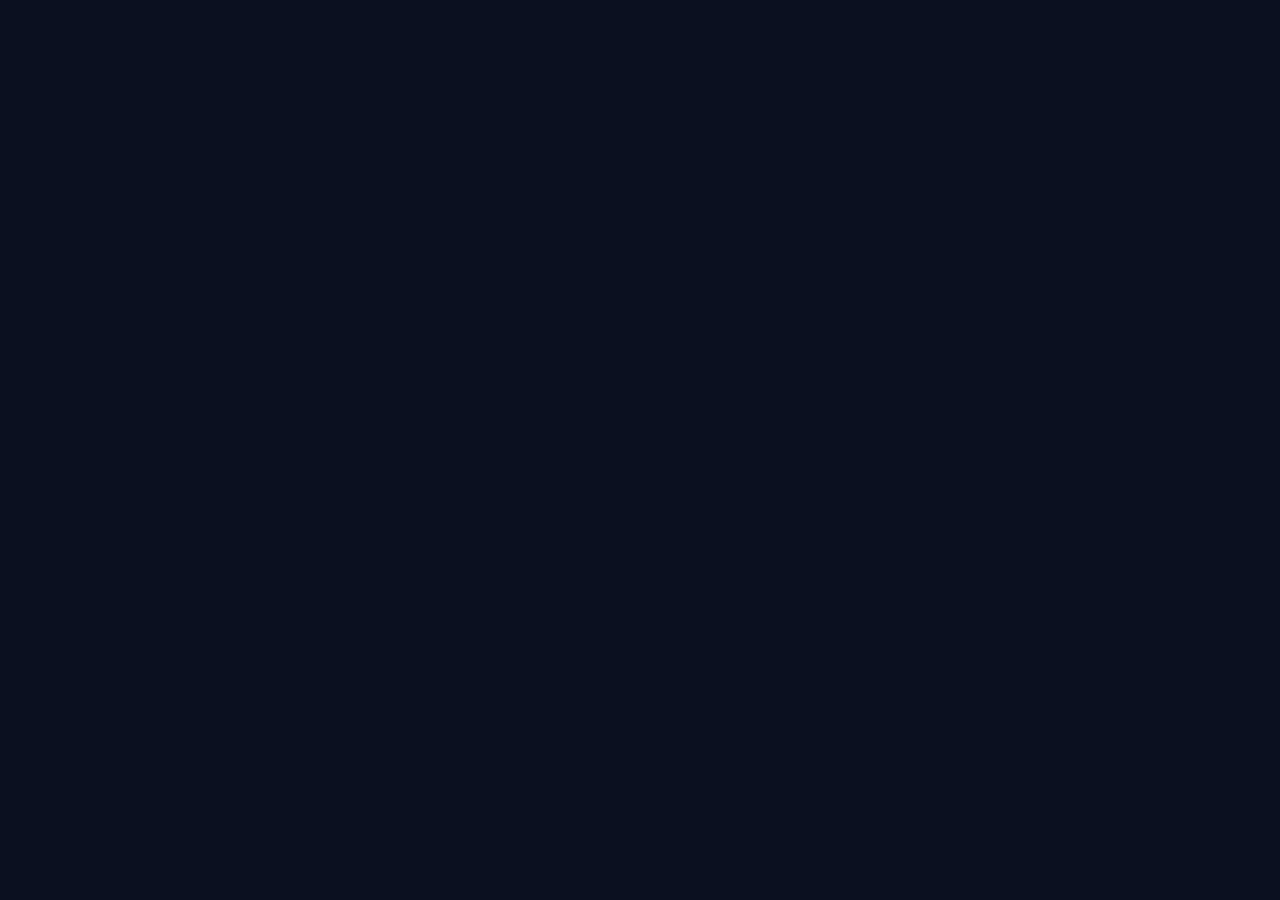
==== commit a55071a8: "Add responsive UI and analytics history modules" ====
--- a/index.html
+++ b/index.html
@@ -4,12 +4,10 @@
   <meta charset="UTF-8" />
   <meta name="viewport" content="width=device-width, initial-scale=1.0" />
   <title>ClipCraft</title>
-<link rel="stylesheet" href="./src/css/base.css">
-<link rel="stylesheet" href="./src/css/layout.css">
-<link rel="stylesheet" href="./src/css/components.css">
-<link rel="stylesheet" href="./src/css/responsive.css">
-<link rel="stylesheet" href="./src/css/shared.css">
-<link rel="stylesheet" href="./src/css/editor.css" />
+  <link rel="stylesheet" href="./src/css/base.css" />
+  <link rel="stylesheet" href="./src/css/layout.css" />
+  <link rel="stylesheet" href="./src/css/components.css" />
+  <link rel="stylesheet" href="./src/css/responsive.css" />
 </head>
 <body>
   <div id="app"></div>
--- a/src/css/base.css
+++ b/src/css/base.css
@@ -8,41 +8,6 @@
   --primary: #7c3aed;
   --border: rgba(255, 255, 255, 0.08);
 }
-/* =========================================================
-   CLIPCRAFT - DESIGN TOKENS
-   ========================================================= */
-
-:root {
-
-  /* Spacing */
-
-  --space-1: 4px;
-  --space-2: 8px;
-  --space-3: 12px;
-  --space-4: 16px;
-  --space-5: 20px;
-  --space-6: 24px;
-  --space-7: 32px;
-  --space-8: 40px;
-
-  /* Radius */
-
-  --radius-sm: 6px;
-  --radius-md: 8px;
-  --radius-lg: 10px;
-  --radius-xl: 12px;
-  --radius-2xl: 16px;
-
-  /* Typography */
-
-  --text-xs: 10px;
-  --text-sm: 12px;
-  --text-md: 14px;
-  --text-lg: 18px;
-  --text-xl: 24px;
-  --text-2xl: 32px;
-
-}
 
 * { box-sizing: border-box; }
 
@@ -52,141 +17,3 @@
   background: var(--bg);
   color: var(--text);
 }
-/* =========================================================
-   CLIPCRAFT - ACCESSIBILITY FOCUS STATES
-   Rushikesh
-   ========================================================= */
-
-
-/* ---------------------------------------------------------
-   KEYBOARD FOCUS
-   --------------------------------------------------------- */
-
-button:focus-visible,
-a:focus-visible,
-input:focus-visible,
-select:focus-visible,
-textarea:focus-visible {
-  outline: 2px solid var(--primary);
-
-  outline-offset: 3px;
-}
-
-
-/* ---------------------------------------------------------
-   REMOVE DEFAULT OUTLINE WHEN NOT NEEDED
-   --------------------------------------------------------- */
-
-button:focus:not(:focus-visible),
-a:focus:not(:focus-visible),
-input:focus:not(:focus-visible),
-select:focus:not(:focus-visible),
-textarea:focus:not(:focus-visible) {
-  outline: none;
-}
-/* =========================================================
-   CLIPCRAFT - TYPOGRAPHY & SPACING
-   Rushikesh
-   ========================================================= */
-
-
-/* ---------------------------------------------------------
-   GLOBAL BOX SIZING
-   --------------------------------------------------------- */
-
-*,
-*::before,
-*::after {
-  box-sizing: border-box;
-}
-
-
-/* ---------------------------------------------------------
-   BODY TYPOGRAPHY
-   --------------------------------------------------------- */
-
-body {
-  margin: 0;
-
-  font-family:
-    Inter,
-    ui-sans-serif,
-    system-ui,
-    -apple-system,
-    BlinkMacSystemFont,
-    "Segoe UI",
-    sans-serif;
-
-  font-size: 14px;
-
-  line-height: 1.5;
-
-  color: var(--text);
-
-  background: var(--bg);
-
-  -webkit-font-smoothing: antialiased;
-  text-rendering: optimizeLegibility;
-}
-
-
-/* ---------------------------------------------------------
-   HEADINGS
-   --------------------------------------------------------- */
-
-h1,
-h2,
-h3,
-h4,
-h5,
-h6 {
-  font-family: inherit;
-
-  line-height: 1.2;
-
-  letter-spacing: -0.02em;
-
-  color: var(--text);
-}
-
-
-/* ---------------------------------------------------------
-   PARAGRAPHS
-   --------------------------------------------------------- */
-
-p {
-  line-height: 1.6;
-}
-
-
-/* ---------------------------------------------------------
-   BUTTON / INPUT FONT INHERIT
-   --------------------------------------------------------- */
-
-button,
-input,
-select,
-textarea {
-  font: inherit;
-}
-
-
-/* ---------------------------------------------------------
-   IMAGES / VIDEOS
-   --------------------------------------------------------- */
-
-img,
-video {
-  max-width: 100%;
-}
-
-
-/* ---------------------------------------------------------
-   SELECTION
-   --------------------------------------------------------- */
-
-::selection {
-  background: rgba(124, 58, 237, 0.25);
-
-  color: var(--text);
-}
--- a/src/css/layout.css
+++ b/src/css/layout.css
@@ -1,269 +1,11 @@
-/* =========================================================
-   CLIPCRAFT - APPLICATION LAYOUT
-   Rushikesh - Application Shell
-   ========================================================= */
-
-
-/* ---------------------------------------------------------
-   MAIN APPLICATION SHELL
-   --------------------------------------------------------- */
-
+/* Application layout: shell/header/sidebar/workspace */
 .app-shell {
   min-height: 100vh;
-
   display: grid;
-
   grid-template-columns: 240px 1fr;
-  grid-template-rows: 72px 1fr;
-
-  background: var(--bg);
 }
 
-
-/* ---------------------------------------------------------
-   HEADER POSITION
-   Header styling is handled in components.css
-   --------------------------------------------------------- */
-
-.app-header {
-  grid-column: 1 / -1;
-  grid-row: 1;
+.main-content {
+  min-width: 0;
+  padding: 24px;
 }
-
-
-/* ---------------------------------------------------------
-   SIDEBAR POSITION
-   --------------------------------------------------------- */
-
-.app-sidebar {
-  grid-column: 1;
-  grid-row: 2;
-
-  min-width: 0;
-}
-
-
-/* ---------------------------------------------------------
-   MAIN CONTENT POSITION
-   --------------------------------------------------------- */
-
-.main-content {
-  grid-column: 2;
-  grid-row: 2;
-
-  min-width: 0;
-  min-height: 0;
-
-  padding: 32px;
-}
-
-
-/* ---------------------------------------------------------
-   MAIN CONTENT INNER WRAPPER
-   Useful for future dashboard/editor sections
-   --------------------------------------------------------- */
-
-.main-content-inner {
-  width: 100%;
-  max-width: 1440px;
-
-  margin: 0 auto;
-}
-
-
-/* ---------------------------------------------------------
-   CONTENT SECTION
-   --------------------------------------------------------- */
-
-.content-section {
-  width: 100%;
-  margin-bottom: 32px;
-}
-
-
-/* ---------------------------------------------------------
-   TWO COLUMN LAYOUT
-   Useful for dashboard cards / panels
-   --------------------------------------------------------- */
-
-.content-grid {
-  display: grid;
-
-  grid-template-columns: repeat(2, minmax(0, 1fr));
-
-  gap: 24px;
-}
-
-
-/* ---------------------------------------------------------
-   THREE COLUMN LAYOUT
-   Useful for cards / quick actions
-   --------------------------------------------------------- */
-
-.content-grid-3 {
-  display: grid;
-
-  grid-template-columns:
-    repeat(3, minmax(0, 1fr));
-
-  gap: 20px;
-}
-
-
-/* ---------------------------------------------------------
-   FOUR COLUMN LAYOUT
-   Useful for statistics cards
-   --------------------------------------------------------- */
-
-.content-grid-4 {
-  display: grid;
-
-  grid-template-columns:
-    repeat(4, minmax(0, 1fr));
-
-  gap: 18px;
-}
-
-
-/* ---------------------------------------------------------
-   FULL WIDTH
-   --------------------------------------------------------- */
-
-.full-width {
-  width: 100%;
-}
-
-
-/* ---------------------------------------------------------
-   FLEX ROW
-   Common utility for horizontal sections
-   --------------------------------------------------------- */
-
-.layout-row {
-  display: flex;
-  align-items: center;
-
-  gap: 16px;
-}
-
-
-/* ---------------------------------------------------------
-   FLEX COLUMN
-   Common utility for vertical sections
-   --------------------------------------------------------- */
-
-.layout-column {
-  display: flex;
-  flex-direction: column;
-
-  gap: 16px;
-}
-
-
-/* ---------------------------------------------------------
-   SPACE BETWEEN
-   --------------------------------------------------------- */
-
-.space-between {
-  display: flex;
-
-  align-items: center;
-  justify-content: space-between;
-
-  gap: 16px;
-}
-
-
-/* ---------------------------------------------------------
-   RESPONSIVE - TABLET
-   --------------------------------------------------------- */
-
-@media (max-width: 1024px) {
-
-  .app-shell {
-    grid-template-columns: 210px 1fr;
-    grid-template-rows: 68px 1fr;
-  }
-
-  .main-content {
-    padding: 24px;
-  }
-
-  .content-grid-4 {
-    grid-template-columns:
-      repeat(2, minmax(0, 1fr));
-  }
-
-}
-
-
-/* ---------------------------------------------------------
-   RESPONSIVE - SMALL TABLET / MOBILE
-   --------------------------------------------------------- */
-
-@media (max-width: 768px) {
-
-  .app-shell {
-    grid-template-columns: 1fr;
-    grid-template-rows: 64px auto 1fr;
-  }
-
-  .app-header {
-    grid-column: 1;
-    grid-row: 1;
-  }
-
-  .app-sidebar {
-    grid-column: 1;
-    grid-row: 2;
-
-    width: 100%;
-  }
-
-  .main-content {
-    grid-column: 1;
-    grid-row: 3;
-
-    padding: 20px;
-  }
-
-  .content-grid {
-    grid-template-columns: 1fr;
-  }
-
-  .content-grid-3 {
-    grid-template-columns: 1fr;
-  }
-
-  .content-grid-4 {
-    grid-template-columns: 1fr;
-  }
-
-}
-
-
-/* ---------------------------------------------------------
-   RESPONSIVE - MOBILE
-   --------------------------------------------------------- */
-
-@media (max-width: 480px) {
-
-  .app-shell {
-    grid-template-rows: 60px auto 1fr;
-  }
-
-  .main-content {
-    padding: 16px;
-  }
-
-  .layout-row {
-    flex-direction: column;
-    align-items: stretch;
-  }
-
-  .space-between {
-    flex-direction: column;
-    align-items: stretch;
-  }
-
-}
--- a/src/css/components.css
+++ b/src/css/components.css
@@ -16,2614 +16,3 @@
   background: var(--primary);
   color: white;
 }
-.header-logo h2 {
-  margin: 0;
-  font-size: 20px;
-}
-
-.header-search {
-  flex: 1;
-  max-width: 420px;
-  margin: 0 30px;
-}
-
-.header-search input {
-  width: 100%;
-
-  padding: 12px 16px;
-
-  background: var(--surface-2);
-  color: var(--text);
-
-  border: 1px solid var(--border);
-  border-radius: 8px;
-
-  outline: none;
-}
-
-.header-search input::placeholder {
-  color: var(--muted);
-}
-
-.header-actions {
-  display: flex;
-  align-items: center;
-  gap: 16px;
-}
-
-.header-btn {
-  border: 0;
-  background: transparent;
-  color: var(--text);
-
-  font-size: 20px;
-
-  cursor: pointer;
-}
-
-.profile {
-  display: flex;
-  align-items: center;
-  gap: 10px;
-}
-
-.avatar {
-  width: 38px;
-  height: 38px;
-
-  display: flex;
-  align-items: center;
-  justify-content: center;
-
-  background: var(--primary);
-  color: white;
-
-  border-radius: 50%;
-  font-size: 13px;
-  font-weight: bold;
-}
-
-.profile-info {
-  display: flex;
-  flex-direction: column;
-}
-
-.profile-info strong {
-  font-size: 14px;
-}
-
-.profile-info span {
-  font-size: 12px;
-  color: var(--muted);
-}
-.sidebar-title {
-  margin-bottom: 12px;
-
-  font-size: 11px;
-  font-weight: 600;
-
-  color: var(--muted);
-  letter-spacing: 0.08em;
-}
-
-.sidebar-nav {
-  display: flex;
-  flex-direction: column;
-  gap: 6px;
-}
-
-.nav-item {
-  display: block;
-
-  padding: 11px 12px;
-
-  color: var(--text);
-  text-decoration: none;
-
-  border-radius: 8px;
-
-  transition: 0.2s ease;
-}
-
-.nav-item:hover {
-  background: var(--surface-2);
-}
-
-.nav-item.active {
-  background: var(--primary);
-}
-
-.sidebar-section {
-  margin-top: 28px;
-}
-.main-content h1 {
-  margin-top: 0;
-  margin-bottom: 8px;
-}
-
-.main-content p {
-  margin-top: 0;
-  color: var(--muted);
-}
-/* =========================================================
-   CLIPCRAFT PROFESSIONAL HEADER
-   Rushikesh - Application Shell
-   ========================================================= */
-
-
-/* ---------------------------------------------------------
-   HEADER WRAPPER
-   --------------------------------------------------------- */
-
-.app-header {
-  position: sticky;
-  top: 0;
-  z-index: 100;
-
-  min-height: 72px;
-
-  display: grid;
-  grid-template-columns: auto minmax(280px, 520px) auto;
-  align-items: center;
-
-  gap: 24px;
-
-  padding: 0 24px;
-
-  background: var(--surface);
-
-  border-bottom: 1px solid var(--border);
-
-  backdrop-filter: blur(18px);
-}
-
-
-/* ---------------------------------------------------------
-   LEFT / BRAND
-   --------------------------------------------------------- */
-
-.header-left {
-  display: flex;
-  align-items: center;
-  min-width: 190px;
-}
-
-.brand {
-  display: inline-flex;
-  align-items: center;
-  gap: 11px;
-
-  color: var(--text);
-  text-decoration: none;
-
-  user-select: none;
-}
-
-.brand-mark {
-  width: 36px;
-  height: 36px;
-
-  display: flex;
-  align-items: center;
-  justify-content: center;
-
-  border-radius: 10px;
-
-  background: var(--primary);
-
-  box-shadow:
-    0 0 0 1px rgba(255, 255, 255, 0.05),
-    0 8px 18px rgba(0, 0, 0, 0.22);
-}
-
-.brand-mark-shape {
-  width: 14px;
-  height: 17px;
-
-  display: block;
-
-  background: white;
-
-  clip-path: polygon(
-    0 0,
-    100% 50%,
-    0 100%
-  );
-}
-
-.brand-text {
-  display: flex;
-  flex-direction: column;
-  line-height: 1.1;
-}
-
-.brand-name {
-  font-size: 16px;
-  font-weight: 700;
-  letter-spacing: -0.01em;
-}
-
-.brand-tagline {
-  margin-top: 4px;
-
-  font-size: 10px;
-  font-weight: 500;
-
-  color: var(--muted);
-
-  letter-spacing: 0.04em;
-  text-transform: uppercase;
-}
-
-
-/* ---------------------------------------------------------
-   CENTER / SEARCH
-   --------------------------------------------------------- */
-
-.header-center {
-  width: 100%;
-  justify-self: center;
-}
-
-.global-search {
-  position: relative;
-
-  width: 100%;
-  height: 42px;
-
-  display: flex;
-  align-items: center;
-
-  border: 1px solid var(--border);
-  border-radius: 10px;
-
-  background: var(--surface-2);
-
-  transition:
-    border-color 0.2s ease,
-    box-shadow 0.2s ease,
-    background 0.2s ease;
-}
-
-.global-search:hover {
-  border-color: rgba(255, 255, 255, 0.14);
-}
-
-.global-search:focus-within {
-  border-color: var(--primary);
-
-  box-shadow:
-    0 0 0 3px rgba(124, 58, 237, 0.14);
-}
-
-.search-icon {
-  flex: 0 0 auto;
-
-  margin-left: 14px;
-
-  font-size: 21px;
-  line-height: 1;
-
-  color: var(--muted);
-}
-
-.global-search-input {
-  width: 100%;
-  height: 100%;
-
-  padding: 0 12px;
-
-  border: 0;
-  outline: 0;
-
-  background: transparent;
-
-  color: var(--text);
-
-  font-size: 13px;
-}
-
-.global-search-input::placeholder {
-  color: var(--muted);
-}
-
-.search-shortcut {
-  flex: 0 0 auto;
-
-  margin-right: 8px;
-  padding: 5px 8px;
-
-  border: 1px solid var(--border);
-  border-radius: 6px;
-
-  background: rgba(255, 255, 255, 0.03);
-
-  color: var(--muted);
-
-  font-size: 11px;
-  font-weight: 500;
-}
-
-
-/* ---------------------------------------------------------
-   RIGHT / HEADER ACTIONS
-   --------------------------------------------------------- */
-
-.header-right {
-  display: flex;
-  align-items: center;
-  justify-content: flex-end;
-
-  gap: 12px;
-
-  min-width: 220px;
-}
-
-
-/* ---------------------------------------------------------
-   ICON BUTTON
-   --------------------------------------------------------- */
-
-.header-icon-button {
-  position: relative;
-
-  width: 40px;
-  height: 40px;
-
-  display: flex;
-  align-items: center;
-  justify-content: center;
-
-  border: 1px solid transparent;
-  border-radius: 9px;
-
-  background: transparent;
-  color: var(--text);
-
-  cursor: pointer;
-
-  transition:
-    background 0.2s ease,
-    border-color 0.2s ease,
-    transform 0.2s ease;
-}
-
-.header-icon-button:hover {
-  background: var(--surface-2);
-  border-color: var(--border);
-}
-
-.header-icon-button:active {
-  transform: scale(0.96);
-}
-
-.notification-icon {
-  font-size: 17px;
-}
-
-
-/* ---------------------------------------------------------
-   NOTIFICATION BADGE
-   --------------------------------------------------------- */
-
-.notification-badge {
-  position: absolute;
-
-  top: 3px;
-  right: 2px;
-
-  min-width: 16px;
-  height: 16px;
-
-  display: flex;
-  align-items: center;
-  justify-content: center;
-
-  padding: 0 4px;
-
-  border: 2px solid var(--surface);
-  border-radius: 999px;
-
-  background: var(--primary);
-  color: white;
-
-  font-size: 9px;
-  font-weight: 700;
-}
-
-
-/* ---------------------------------------------------------
-   DIVIDER
-   --------------------------------------------------------- */
-
-.header-divider {
-  width: 1px;
-  height: 28px;
-
-  background: var(--border);
-}
-
-
-/* ---------------------------------------------------------
-   PROFILE
-   --------------------------------------------------------- */
-
-.profile-button {
-  display: flex;
-  align-items: center;
-  gap: 10px;
-
-  padding: 5px 7px;
-
-  border: 1px solid transparent;
-  border-radius: 10px;
-
-  background: transparent;
-  color: var(--text);
-
-  cursor: pointer;
-
-  transition:
-    background 0.2s ease,
-    border-color 0.2s ease;
-}
-
-.profile-button:hover {
-  background: var(--surface-2);
-  border-color: var(--border);
-}
-
-.profile-avatar {
-  width: 36px;
-  height: 36px;
-
-  display: flex;
-  align-items: center;
-  justify-content: center;
-
-  border-radius: 9px;
-
-  background: var(--primary);
-
-  color: white;
-
-  font-size: 11px;
-  font-weight: 700;
-}
-
-.profile-details {
-  display: flex;
-  flex-direction: column;
-
-  align-items: flex-start;
-
-  line-height: 1.2;
-}
-
-.profile-name {
-  font-size: 13px;
-  font-weight: 600;
-}
-
-.profile-plan {
-  margin-top: 3px;
-
-  color: var(--muted);
-
-  font-size: 10px;
-}
-
-.profile-arrow {
-  margin-left: 3px;
-
-  color: var(--muted);
-
-  font-size: 12px;
-}
-
-
-/* ---------------------------------------------------------
-   HEADER RESPONSIVE
-   --------------------------------------------------------- */
-
-@media (max-width: 900px) {
-
-  .app-header {
-    grid-template-columns: auto 1fr auto;
-    gap: 14px;
-
-    padding: 0 16px;
-  }
-
-  .header-left {
-    min-width: auto;
-  }
-
-  .brand-tagline {
-    display: none;
-  }
-
-  .profile-details {
-    display: none;
-  }
-
-}
-
-
-@media (max-width: 650px) {
-
-  .app-header {
-    grid-template-columns: auto 1fr auto;
-
-    min-height: 64px;
-
-    gap: 8px;
-
-    padding: 0 12px;
-  }
-
-  .brand-name {
-    font-size: 14px;
-  }
-
-  .brand-mark {
-    width: 32px;
-    height: 32px;
-
-    border-radius: 8px;
-  }
-
-  .global-search {
-    height: 38px;
-  }
-
-  .search-shortcut {
-    display: none;
-  }
-
-  .search-icon {
-    margin-left: 11px;
-  }
-
-  .global-search-input {
-    font-size: 12px;
-  }
-
-  .header-divider {
-    display: none;
-  }
-
-  .profile-button {
-    padding: 0;
-  }
-
-  .profile-arrow {
-    display: none;
-  }
-
-}
-
-
-@media (max-width: 480px) {
-
-  .header-center {
-    min-width: 0;
-  }
-
-  .global-search-input {
-    min-width: 0;
-  }
-
-  .global-search-input::placeholder {
-    font-size: 11px;
-  }
-
-  .header-icon-button {
-    width: 36px;
-    height: 36px;
-  }
-
-  .profile-avatar {
-    width: 32px;
-    height: 32px;
-  }
-
-}
-/* =========================================================
-   CLIPCRAFT PROFESSIONAL SIDEBAR
-   Rushikesh - Navigation
-   ========================================================= */
-
-
-/* ---------------------------------------------------------
-   SIDEBAR
-   --------------------------------------------------------- */
-
-.app-sidebar {
-  display: flex;
-  flex-direction: column;
-
-  min-height: calc(100vh - 72px);
-
-  padding: 20px 14px;
-
-  background: var(--surface);
-
-  border-right: 1px solid var(--border);
-
-  overflow-y: auto;
-}
-
-
-/* ---------------------------------------------------------
-   SIDEBAR HEADER
-   --------------------------------------------------------- */
-
-.sidebar-header {
-  padding: 0 10px 18px;
-}
-
-.sidebar-header-title {
-  font-size: 10px;
-  font-weight: 700;
-
-  color: var(--muted);
-
-  letter-spacing: 0.12em;
-}
-
-
-/* ---------------------------------------------------------
-   SIDEBAR GROUP
-   --------------------------------------------------------- */
-
-.sidebar-group {
-  margin-bottom: 26px;
-}
-
-.sidebar-group-last {
-  margin-bottom: 0;
-}
-
-
-/* ---------------------------------------------------------
-   SECTION TITLE
-   --------------------------------------------------------- */
-
-.sidebar-section-title {
-  margin: 0 0 9px;
-
-  padding: 0 10px;
-
-  font-size: 10px;
-  font-weight: 700;
-
-  color: var(--muted);
-
-  letter-spacing: 0.1em;
-}
-
-
-/* ---------------------------------------------------------
-   NAVIGATION CONTAINER
-   --------------------------------------------------------- */
-
-.sidebar-nav {
-  display: flex;
-  flex-direction: column;
-
-  gap: 4px;
-}
-
-
-/* ---------------------------------------------------------
-   NAVIGATION ITEM
-   --------------------------------------------------------- */
-
-.nav-item {
-  position: relative;
-
-  display: flex;
-  align-items: center;
-
-  min-height: 42px;
-
-  padding: 0 11px;
-
-  gap: 11px;
-
-  color: var(--muted);
-
-  text-decoration: none;
-
-  border: 1px solid transparent;
-  border-radius: 9px;
-
-  transition:
-    background 0.18s ease,
-    color 0.18s ease,
-    border-color 0.18s ease,
-    transform 0.18s ease;
-}
-
-
-/* ---------------------------------------------------------
-   NAVIGATION HOVER
-   --------------------------------------------------------- */
-
-.nav-item:hover {
-  background: var(--surface-2);
-
-  color: var(--text);
-
-  border-color: var(--border);
-}
-
-
-/* ---------------------------------------------------------
-   ACTIVE NAVIGATION
-   --------------------------------------------------------- */
-
-.nav-item.active {
-  background: rgba(124, 58, 237, 0.14);
-
-  color: var(--text);
-
-  border-color: rgba(124, 58, 237, 0.22);
-}
-
-
-/* Active left indicator */
-
-.nav-item.active::before {
-  content: "";
-
-  position: absolute;
-
-  left: -14px;
-
-  top: 8px;
-  bottom: 8px;
-
-  width: 3px;
-
-  background: var(--primary);
-
-  border-radius: 0 4px 4px 0;
-}
-
-
-/* ---------------------------------------------------------
-   NAVIGATION ICON
-   --------------------------------------------------------- */
-
-.nav-icon {
-  width: 20px;
-  height: 20px;
-
-  flex: 0 0 20px;
-
-  display: flex;
-  align-items: center;
-  justify-content: center;
-
-  color: currentColor;
-
-  font-size: 15px;
-
-  opacity: 0.86;
-}
-
-
-/* ---------------------------------------------------------
-   NAVIGATION LABEL
-   --------------------------------------------------------- */
-
-.nav-label {
-  min-width: 0;
-
-  overflow: hidden;
-
-  text-overflow: ellipsis;
-
-  white-space: nowrap;
-
-  font-size: 13px;
-  font-weight: 500;
-}
-
-
-/* ---------------------------------------------------------
-   SIDEBAR FOOTER
-   --------------------------------------------------------- */
-
-.sidebar-footer {
-  margin-top: auto;
-
-  padding-top: 28px;
-}
-
-
-.sidebar-footer-card {
-  display: flex;
-  align-items: center;
-
-  gap: 10px;
-
-  padding: 12px;
-
-  background: var(--surface-2);
-
-  border: 1px solid var(--border);
-
-  border-radius: 10px;
-}
-
-
-.sidebar-footer-icon {
-  width: 30px;
-  height: 30px;
-
-  flex: 0 0 30px;
-
-  display: flex;
-  align-items: center;
-  justify-content: center;
-
-  border-radius: 8px;
-
-  background: var(--primary);
-
-  color: white;
-
-  font-size: 13px;
-}
-
-
-.sidebar-footer-content {
-  min-width: 0;
-
-  display: flex;
-  flex-direction: column;
-
-  gap: 3px;
-}
-
-
-.sidebar-footer-content strong {
-  font-size: 11px;
-
-  color: var(--text);
-}
-
-
-.sidebar-footer-content span {
-  font-size: 9px;
-
-  line-height: 1.4;
-
-  color: var(--muted);
-}
-
-
-/* ---------------------------------------------------------
-   SIDEBAR SCROLLBAR
-   --------------------------------------------------------- */
-
-.app-sidebar::-webkit-scrollbar {
-  width: 5px;
-}
-
-
-.app-sidebar::-webkit-scrollbar-track {
-  background: transparent;
-}
-
-
-.app-sidebar::-webkit-scrollbar-thumb {
-  background: rgba(255, 255, 255, 0.08);
-
-  border-radius: 999px;
-}
-
-
-.app-sidebar::-webkit-scrollbar-thumb:hover {
-  background: rgba(255, 255, 255, 0.14);
-}
-
-
-/* ---------------------------------------------------------
-   SIDEBAR RESPONSIVE
-   --------------------------------------------------------- */
-
-@media (max-width: 768px) {
-
-  .app-sidebar {
-    min-height: auto;
-
-    padding: 10px 12px;
-
-    border-right: 0;
-
-    border-bottom: 1px solid var(--border);
-
-    overflow-x: auto;
-    overflow-y: hidden;
-  }
-
-  .sidebar-header {
-    display: none;
-  }
-
-  .sidebar-group {
-    margin-bottom: 0;
-  }
-
-  .sidebar-section-title {
-    display: none;
-  }
-
-  .sidebar-nav {
-    flex-direction: row;
-
-    width: max-content;
-
-    gap: 6px;
-  }
-
-  .nav-item {
-    min-width: max-content;
-
-    min-height: 38px;
-  }
-
-  .nav-item.active::before {
-    display: none;
-  }
-
-  .sidebar-footer {
-    display: none;
-  }
-
-}
-/* =========================================================
-   CLIPCRAFT PROFESSIONAL DASHBOARD
-   Rushikesh - Main Content
-   ========================================================= */
-
-
-/* ---------------------------------------------------------
-   DASHBOARD HERO
-   --------------------------------------------------------- */
-
-.dashboard-hero {
-  display: flex;
-  align-items: flex-end;
-  justify-content: space-between;
-
-  gap: var(--space-6);
-
-  padding: var(--space-2) 0 var(--space-7);
-}
-
-
-.dashboard-hero-text {
-  min-width: 0;
-}
-
-
-.dashboard-eyebrow {
-  display: block;
-
-  margin-bottom: 8px;
-
-  color: var(--primary);
-
-  font-size: 10px;
-  font-weight: 700;
-
-  letter-spacing: 0.12em;
-}
-
-
-.dashboard-hero h1 {
-  margin: 0;
-
-  color: var(--text);
-
-  font-size: clamp(28px, 3vw, 40px);
-  line-height: 1.1;
-
-  letter-spacing: -0.03em;
-}
-
-
-.dashboard-hero p {
-  margin: 10px 0 0;
-
-  color: var(--muted);
-
-  font-size: 14px;
-}
-
-
-/* ---------------------------------------------------------
-   PRIMARY ACTION BUTTON
-   --------------------------------------------------------- */
-
-.primary-action-button {
-  min-height: 44px;
-
-  display: inline-flex;
-  align-items: center;
-  justify-content: center;
-
-  gap: 8px;
-
-  padding: 0 16px;
-
-  border: 1px solid transparent;
-  border-radius: 9px;
-
-  background: var(--primary);
-
-  color: white;
-
-  font-size: 13px;
-  font-weight: 600;
-
-  cursor: pointer;
-
-  box-shadow:
-    0 8px 18px rgba(0, 0, 0, 0.18);
-
-  transition:
-    transform 0.18s ease,
-    box-shadow 0.18s ease,
-    opacity 0.18s ease;
-}
-
-
-.primary-action-button:hover {
-  transform: translateY(-1px);
-
-  box-shadow:
-    0 10px 22px rgba(0, 0, 0, 0.24);
-}
-
-
-.primary-action-button:active {
-  transform: translateY(0);
-}
-
-
-.button-icon {
-  font-size: 18px;
-  line-height: 1;
-}
-
-
-/* ---------------------------------------------------------
-   DASHBOARD STATISTICS
-   --------------------------------------------------------- */
-
-.dashboard-stats {
-  display: grid;
-
-  grid-template-columns:
-    repeat(4, minmax(0, 1fr));
-
-  gap: var(--space-4);
-
-  margin-bottom: var(--space-8);
-}
-
-
-.stat-card {
-  padding: var(--space-5);
-
-  background: var(--surface);
-
-  border: 1px solid var(--border);
-
-  border-radius: var(--radius-xl);
-
-  transition:
-    border-color 0.2s ease,
-    transform 0.2s ease,
-    background 0.2s ease;
-}
-
-
-.stat-card:hover {
-  background: var(--surface-2);
-
-  border-color:
-    rgba(255, 255, 255, 0.12);
-
-  transform: translateY(-2px);
-}
-
-
-.stat-card-top {
-  display: flex;
-  align-items: center;
-  justify-content: space-between;
-
-  gap: 12px;
-}
-
-
-.stat-label {
-  color: var(--muted);
-
-  font-size: 11px;
-  font-weight: 500;
-}
-
-
-.stat-icon {
-  width: 30px;
-  height: 30px;
-
-  display: flex;
-  align-items: center;
-  justify-content: center;
-
-  border-radius: 8px;
-
-  background:
-    rgba(124, 58, 237, 0.12);
-
-  color: var(--primary);
-
-  font-size: 14px;
-}
-
-
-.stat-value {
-  display: block;
-
-  margin-top: 17px;
-
-  color: var(--text);
-
-  font-size: 28px;
-  line-height: 1;
-
-  letter-spacing: -0.02em;
-}
-
-
-.stat-meta {
-  display: block;
-
-  margin-top: 9px;
-
-  color: var(--muted);
-
-  font-size: 10px;
-}
-
-
-/* ---------------------------------------------------------
-   DASHBOARD SECTION
-   --------------------------------------------------------- */
-
-.dashboard-section {
-  margin-bottom: var(--space-8);
-}
-
-
-.section-heading {
-  display: flex;
-  align-items: flex-end;
-  justify-content: space-between;
-
-  gap: var(--space-4);
-
-  margin-bottom: var(--space-4);
-}
-
-
-.section-eyebrow {
-  display: block;
-
-  margin-bottom: 5px;
-
-  color: var(--muted);
-
-  font-size: 9px;
-  font-weight: 700;
-
-  letter-spacing: 0.1em;
-}
-
-
-.section-heading h2 {
-  margin: 0;
-
-  color: var(--text);
-
-  font-size: 20px;
-  line-height: 1.2;
-}
-
-
-.text-button {
-  padding: 7px 10px;
-
-  border: 0;
-
-  background: transparent;
-
-  color: var(--primary);
-
-  font-size: 12px;
-  font-weight: 600;
-
-  cursor: pointer;
-
-  border-radius: 7px;
-}
-
-
-.text-button:hover {
-  background:
-    rgba(124, 58, 237, 0.08);
-}
-
-
-/* ---------------------------------------------------------
-   PROJECT GRID
-   --------------------------------------------------------- */
-
-.project-grid {
-  display: grid;
-
-  grid-template-columns:
-    repeat(3, minmax(0, 1fr));
-
-  gap: var(--space-4);
-}
-
-
-.project-card {
-  overflow: hidden;
-
-  background: var(--surface);
-
-  border: 1px solid var(--border);
-
-  border-radius: var(--radius-xl);
-
-  transition:
-    border-color 0.2s ease,
-    transform 0.2s ease;
-}
-
-
-.project-card:hover {
-  border-color:
-    rgba(255, 255, 255, 0.12);
-
-  transform: translateY(-2px);
-}
-
-
-.project-thumbnail {
-  min-height: 170px;
-
-  display: flex;
-  align-items: center;
-  justify-content: center;
-
-  background:
-    linear-gradient(
-      135deg,
-      rgba(124, 58, 237, 0.2),
-      rgba(255, 255, 255, 0.02)
-    );
-
-  color: var(--muted);
-
-  font-size: 11px;
-  font-weight: 600;
-
-  letter-spacing: 0.04em;
-}
-
-
-.project-card-content {
-  display: flex;
-  align-items: center;
-  justify-content: space-between;
-
-  gap: 12px;
-
-  padding: 14px;
-}
-
-
-.project-card-content h3 {
-  margin: 0;
-
-  color: var(--text);
-
-  font-size: 13px;
-  font-weight: 600;
-}
-
-
-.project-card-content p {
-  margin: 5px 0 0;
-
-  color: var(--muted);
-
-  font-size: 10px;
-}
-
-
-.project-menu-button {
-  width: 30px;
-  height: 30px;
-
-  flex: 0 0 30px;
-
-  display: flex;
-  align-items: center;
-  justify-content: center;
-
-  border: 1px solid transparent;
-  border-radius: 7px;
-
-  background: transparent;
-
-  color: var(--muted);
-
-  cursor: pointer;
-}
-
-
-.project-menu-button:hover {
-  background: var(--surface-2);
-
-  color: var(--text);
-
-  border-color: var(--border);
-}
-
-
-/* ---------------------------------------------------------
-   QUICK ACTIONS
-   --------------------------------------------------------- */
-
-.quick-action-grid {
-  display: grid;
-
-  grid-template-columns:
-    repeat(4, minmax(0, 1fr));
-
-  gap: var(--space-3);
-}
-
-.quick-action-card {
-  display: flex;
-  align-items: center;
-
-  gap: var(--space-3);
-
-  min-height: 72px;
-
-  padding: var(--space-4);
-
-  text-align: left;
-
-  background: var(--surface);
-
-  border: 1px solid var(--border);
-
-  border-radius: var(--radius-lg);
-
-  color: var(--text);
-
-  cursor: pointer;
-
-  transition:
-    background 0.2s ease,
-    border-color 0.2s ease,
-    transform 0.2s ease;
-}
-
-
-.quick-action-card:hover {
-  background: var(--surface-2);
-
-  border-color:
-    rgba(255, 255, 255, 0.12);
-
-  transform: translateY(-1px);
-}
-
-
-.quick-action-icon {
-  width: 34px;
-  height: 34px;
-
-  flex: 0 0 34px;
-
-  display: flex;
-  align-items: center;
-  justify-content: center;
-
-  border-radius: 9px;
-
-  background:
-    rgba(124, 58, 237, 0.12);
-
-  color: var(--primary);
-
-  font-size: 15px;
-}
-
-
-.quick-action-content {
-  min-width: 0;
-
-  display: flex;
-  flex-direction: column;
-
-  gap: 4px;
-}
-
-
-.quick-action-content strong {
-  font-size: 12px;
-}
-
-
-.quick-action-content small {
-  color: var(--muted);
-
-  font-size: 9px;
-}
-
-
-/* ---------------------------------------------------------
-   DASHBOARD RESPONSIVE
-   --------------------------------------------------------- */
-
-@media (max-width: 1100px) {
-
-  .dashboard-stats {
-    grid-template-columns:
-      repeat(2, minmax(0, 1fr));
-  }
-
-  .quick-action-grid {
-    grid-template-columns:
-      repeat(2, minmax(0, 1fr));
-  }
-
-}
-
-
-@media (max-width: 800px) {
-
-  .dashboard-hero {
-    align-items: flex-start;
-
-    flex-direction: column;
-  }
-
-  .primary-action-button {
-    width: 100%;
-  }
-
-  .project-grid {
-    grid-template-columns: 1fr;
-  }
-
-}
-
-
-@media (max-width: 520px) {
-
-  .dashboard-stats {
-    grid-template-columns: 1fr;
-  }
-
-  .quick-action-grid {
-    grid-template-columns: 1fr;
-  }
-
-  .dashboard-hero h1 {
-    font-size: 28px;
-  }
-
-}
-/* Section heading actions */
-
-.section-heading-actions {
-  display: flex;
-  align-items: center;
-  gap: 10px;
-}
-/* =========================================================
-   CLIPCRAFT ENTRY / UPLOAD FLOW
-   Rushikesh
-   ========================================================= */
-
-
-/* ---------------------------------------------------------
-   ENTRY PAGE
-   --------------------------------------------------------- */
-
-.entry-page {
-  width: 100%;
-
-  min-height: calc(100vh - 140px);
-
-  display: flex;
-  align-items: center;
-  justify-content: center;
-
-  padding: 32px 0;
-}
-
-
-.entry-container {
-  width: min(100%, 760px);
-
-  margin: 0 auto;
-
-  text-align: center;
-}
-
-
-/* ---------------------------------------------------------
-   ENTRY HEADER
-   --------------------------------------------------------- */
-
-.entry-header {
-  margin-bottom: 26px;
-}
-
-
-.entry-eyebrow {
-  display: block;
-
-  margin-bottom: 8px;
-
-  color: var(--primary);
-
-  font-size: 10px;
-  font-weight: 700;
-
-  letter-spacing: 0.12em;
-}
-
-
-.entry-header h1 {
-  margin: 0;
-
-  color: var(--text);
-
-  font-size: clamp(28px, 4vw, 40px);
-
-  line-height: 1.1;
-
-  letter-spacing: -0.03em;
-}
-
-
-.entry-header p {
-  margin: 10px 0 0;
-
-  color: var(--muted);
-
-  font-size: 13px;
-}
-
-
-/* ---------------------------------------------------------
-   UPLOAD CARD
-   --------------------------------------------------------- */
-
-.upload-card {
-  padding: 48px 32px;
-
-  background: var(--surface);
-
-  border: 1px dashed
-    rgba(255, 255, 255, 0.16);
-
-  border-radius: 16px;
-
-  transition:
-    background 0.2s ease,
-    border-color 0.2s ease,
-    transform 0.2s ease;
-}
-
-
-.upload-card:hover {
-  background: var(--surface-2);
-
-  border-color:
-    rgba(124, 58, 237, 0.45);
-}
-
-
-.upload-card.is-dragging {
-  background:
-    rgba(124, 58, 237, 0.08);
-
-  border-color: var(--primary);
-
-  transform: scale(1.01);
-}
-
-
-/* ---------------------------------------------------------
-   UPLOAD ICON
-   --------------------------------------------------------- */
-
-.upload-icon {
-  width: 58px;
-  height: 58px;
-
-  display: flex;
-  align-items: center;
-  justify-content: center;
-
-  margin: 0 auto 18px;
-
-  border-radius: 14px;
-
-  background:
-    rgba(124, 58, 237, 0.12);
-
-  color: var(--primary);
-
-  font-size: 28px;
-}
-
-
-/* ---------------------------------------------------------
-   UPLOAD TEXT
-   --------------------------------------------------------- */
-
-.upload-card h2 {
-  margin: 0;
-
-  color: var(--text);
-
-  font-size: 20px;
-}
-
-
-.upload-card p {
-  max-width: 500px;
-
-  margin: 9px auto 20px;
-
-  color: var(--muted);
-
-  font-size: 12px;
-
-  line-height: 1.6;
-}
-
-
-/* ---------------------------------------------------------
-   SELECT BUTTON
-   --------------------------------------------------------- */
-
-.upload-select-button {
-  min-height: 42px;
-
-  padding: 0 18px;
-
-  border: 1px solid transparent;
-
-  border-radius: 9px;
-
-  background: var(--primary);
-
-  color: white;
-
-  font-family: inherit;
-
-  font-size: 12px;
-  font-weight: 600;
-
-  cursor: pointer;
-
-  transition:
-    transform 0.18s ease,
-    box-shadow 0.18s ease;
-}
-
-
-.upload-select-button:hover {
-  transform: translateY(-1px);
-
-  box-shadow:
-    0 8px 18px rgba(0, 0, 0, 0.2);
-}
-
-
-.upload-select-button:active {
-  transform: translateY(0);
-}
-
-
-/* ---------------------------------------------------------
-   UPLOAD HINT
-   --------------------------------------------------------- */
-
-.upload-hint {
-  display: block;
-
-  margin-top: 14px;
-
-  color: var(--muted);
-
-  font-size: 9px;
-}
-
-
-/* ---------------------------------------------------------
-   SELECTED FILE
-   --------------------------------------------------------- */
-
-.selected-file-card {
-  margin-top: 16px;
-
-  display: flex;
-  align-items: center;
-
-  gap: 12px;
-
-  padding: 13px 14px;
-
-  text-align: left;
-
-  background: var(--surface);
-
-  border: 1px solid var(--border);
-
-  border-radius: 10px;
-}
-
-
-.selected-file-card[hidden] {
-  display: none;
-}
-
-
-.selected-file-icon {
-  width: 38px;
-  height: 38px;
-
-  flex: 0 0 38px;
-
-  display: flex;
-  align-items: center;
-  justify-content: center;
-
-  border-radius: 8px;
-
-  background:
-    rgba(124, 58, 237, 0.12);
-
-  color: var(--primary);
-
-  font-size: 14px;
-}
-
-
-.selected-file-info {
-  min-width: 0;
-
-  display: flex;
-  flex-direction: column;
-
-  gap: 4px;
-}
-
-
-.selected-file-info strong {
-  overflow: hidden;
-
-  text-overflow: ellipsis;
-
-  white-space: nowrap;
-
-  color: var(--text);
-
-  font-size: 11px;
-}
-
-
-.selected-file-info span {
-  color: var(--muted);
-
-  font-size: 9px;
-}
-
-
-/* ---------------------------------------------------------
-   REMOVE BUTTON
-   --------------------------------------------------------- */
-
-.remove-file-button {
-  width: 32px;
-  height: 32px;
-
-  margin-left: auto;
-
-  flex: 0 0 32px;
-
-  border: 1px solid transparent;
-
-  border-radius: 7px;
-
-  background: transparent;
-
-  color: var(--muted);
-
-  font-size: 18px;
-
-  cursor: pointer;
-}
-
-
-.remove-file-button:hover {
-  background: var(--surface-2);
-
-  color: var(--text);
-
-  border-color: var(--border);
-}
-
-
-/* ---------------------------------------------------------
-   ERROR
-   --------------------------------------------------------- */
-
-.upload-error {
-  min-height: 17px;
-
-  margin: 10px 0 0;
-
-  color: #f87171;
-
-  font-size: 10px;
-}
-
-
-/* ---------------------------------------------------------
-   CONTINUE BUTTON
-   --------------------------------------------------------- */
-
-.continue-editor-button {
-  width: 100%;
-
-  margin-top: 18px;
-
-  min-height: 44px;
-
-  border: 1px solid transparent;
-
-  border-radius: 9px;
-
-  background: var(--primary);
-
-  color: white;
-
-  font-family: inherit;
-
-  font-size: 12px;
-  font-weight: 600;
-
-  cursor: pointer;
-}
-
-
-.continue-editor-button:disabled {
-  opacity: 0.4;
-
-  cursor: not-allowed;
-}
-
-
-.continue-editor-button:not(:disabled):hover {
-  box-shadow:
-    0 8px 18px rgba(0, 0, 0, 0.2);
-}
-
-
-/* ---------------------------------------------------------
-   RESPONSIVE
-   --------------------------------------------------------- */
-
-@media (max-width: 768px) {
-
-  .entry-page {
-    min-height: auto;
-
-    padding: 20px 0;
-  }
-
-  .upload-card {
-    padding: 38px 20px;
-  }
-
-}
-
-
-@media (max-width: 480px) {
-
-  .entry-header h1 {
-    font-size: 28px;
-  }
-
-  .upload-card {
-    padding: 32px 16px;
-  }
-
-}
-/* =========================================================
-   VIDEO PREVIEW
-   ========================================================= */
-
-.video-preview-card {
-  margin-top: 18px;
-
-  overflow: hidden;
-
-  text-align: left;
-
-  background: var(--surface);
-
-  border: 1px solid var(--border);
-
-  border-radius: 14px;
-}
-
-
-.video-preview-card[hidden] {
-  display: none;
-}
-
-
-.video-preview-header {
-  padding: 18px 20px;
-
-  border-bottom: 1px solid var(--border);
-}
-
-
-.preview-eyebrow {
-  display: block;
-
-  margin-bottom: 5px;
-
-  color: var(--primary);
-
-  font-size: 9px;
-  font-weight: 700;
-
-  letter-spacing: 0.1em;
-}
-
-
-.video-preview-header h2 {
-  margin: 0;
-
-  color: var(--text);
-
-  font-size: 15px;
-}
-
-
-.video-preview-wrapper {
-  width: 100%;
-
-  background: #050812;
-}
-
-
-.video-preview {
-  display: block;
-
-  width: 100%;
-
-  max-height: 460px;
-
-  object-fit: contain;
-
-  background: #050812;
-}
-
-
-/* =========================================================
-   EDITOR READY STATE
-   ========================================================= */
-
-.editor-ready-container {
-  width: min(100%, 700px);
-
-  margin: 0 auto;
-
-  padding: 60px 20px;
-
-  text-align: center;
-}
-
-
-.editor-ready-icon {
-  width: 68px;
-  height: 68px;
-
-  display: flex;
-  align-items: center;
-  justify-content: center;
-
-  margin: 0 auto 20px;
-
-  border-radius: 18px;
-
-  background:
-    rgba(124, 58, 237, 0.12);
-
-  color: var(--primary);
-
-  font-size: 28px;
-}
-
-
-.editor-ready-container h1 {
-  margin: 0;
-
-  color: var(--text);
-
-  font-size: 32px;
-
-  letter-spacing: -0.02em;
-}
-
-
-.editor-ready-container p {
-  max-width: 560px;
-
-  margin: 12px auto 22px;
-
-  color: var(--muted);
-
-  font-size: 12px;
-
-  line-height: 1.6;
-}
-
-
-.editor-ready-file {
-  display: inline-flex;
-  flex-direction: column;
-
-  gap: 5px;
-
-  margin-bottom: 24px;
-
-  padding: 12px 16px;
-
-  background: var(--surface);
-
-  border: 1px solid var(--border);
-
-  border-radius: 9px;
-}
-
-
-.editor-ready-file strong {
-  color: var(--text);
-
-  font-size: 11px;
-}
-
-
-.editor-ready-file span {
-  color: var(--muted);
-
-  font-size: 9px;
-}
-
-
-/* =========================================================
-   EDITOR PLACEHOLDER
-   ========================================================= */
-
-.editor-placeholder {
-  min-height: 500px;
-
-  display: flex;
-  flex-direction: column;
-  align-items: center;
-  justify-content: center;
-
-  padding: 40px;
-
-  text-align: center;
-}
-
-
-.editor-placeholder-icon {
-  width: 58px;
-  height: 58px;
-
-  display: flex;
-  align-items: center;
-  justify-content: center;
-
-  margin-bottom: 18px;
-
-  border-radius: 14px;
-
-  background:
-    rgba(124, 58, 237, 0.12);
-
-  color: var(--primary);
-
-  font-size: 23px;
-}
-
-
-.editor-placeholder h1 {
-  margin: 0;
-
-  color: var(--text);
-
-  font-size: 30px;
-}
-
-
-.editor-placeholder p {
-  max-width: 520px;
-
-  margin: 10px 0 25px;
-
-  color: var(--muted);
-
-  font-size: 12px;
-
-  line-height: 1.6;
-}
-
-
-.editor-placeholder-grid {
-  width: min(100%, 800px);
-
-  display: grid;
-
-  grid-template-columns:
-    repeat(3, minmax(0, 1fr));
-
-  gap: 14px;
-}
-
-
-.editor-placeholder-panel {
-  min-height: 120px;
-
-  display: flex;
-  align-items: center;
-  justify-content: center;
-
-  background: var(--surface);
-
-  border: 1px solid var(--border);
-
-  border-radius: 11px;
-
-  color: var(--muted);
-
-  font-size: 11px;
-}
-
-
-/* =========================================================
-   RESPONSIVE
-   ========================================================= */
-
-@media (max-width: 700px) {
-
-  .video-preview {
-    max-height: 320px;
-  }
-
-  .editor-placeholder-grid {
-    grid-template-columns: 1fr;
-  }
-
-}
-
-
-@media (max-width: 480px) {
-
-  .editor-ready-container {
-    padding: 40px 16px;
-  }
-
-  .editor-ready-container h1 {
-    font-size: 26px;
-  }
-
-}
-/* =========================================================
-   LESSON 8 - EDITOR NAVIGATION
-   ========================================================= */
-
-.editor-navigation-actions {
-  display: flex;
-  align-items: center;
-  justify-content: center;
-
-  gap: 10px;
-
-  margin-top: 26px;
-}
-
-
-.secondary-editor-button {
-  min-height: 42px;
-
-  padding: 0 16px;
-
-  border: 1px solid var(--border);
-
-  border-radius: 9px;
-
-  background: var(--surface-2);
-
-  color: var(--text);
-
-  font-family: inherit;
-
-  font-size: 11px;
-  font-weight: 600;
-
-  cursor: pointer;
-
-  transition:
-    background 0.18s ease,
-    border-color 0.18s ease;
-}
-
-
-.secondary-editor-button:hover {
-  background: var(--surface);
-
-  border-color:
-    rgba(255, 255, 255, 0.14);
-}
-
-
-.editor-placeholder .editor-ready-file {
-  margin-top: 18px;
-  margin-bottom: 8px;
-}
-
-
-@media (max-width: 600px) {
-
-  .editor-navigation-actions {
-    flex-direction: column;
-  }
-
-  .secondary-editor-button,
-  .editor-navigation-actions
-  .primary-action-button {
-    width: 100%;
-  }
-
-}
-/* =========================================================
-   CLIPCRAFT - INTERACTION POLISH
-   Rushikesh
-   ========================================================= */
-
-
-/* ---------------------------------------------------------
-   GENERAL BUTTON TRANSITIONS
-   --------------------------------------------------------- */
-
-button,
-a {
-  -webkit-tap-highlight-color: transparent;
-}
-
-
-/* ---------------------------------------------------------
-   PRIMARY ACTION BUTTON
-   --------------------------------------------------------- */
-
-.primary-action-button {
-  transition:
-    transform 0.18s ease,
-    box-shadow 0.18s ease,
-    opacity 0.18s ease,
-    background 0.18s ease;
-}
-
-
-.primary-action-button:hover {
-  transform: translateY(-1px);
-}
-
-
-.primary-action-button:active {
-  transform: translateY(0);
-}
-
-
-/* ---------------------------------------------------------
-   TEXT BUTTON
-   --------------------------------------------------------- */
-
-.text-button {
-  transition:
-    background 0.18s ease,
-    color 0.18s ease;
-}
-
-
-.text-button:active {
-  transform: translateY(1px);
-}
-
-
-/* ---------------------------------------------------------
-   QUICK ACTION
-   --------------------------------------------------------- */
-
-.quick-action-card {
-  transition:
-    background 0.18s ease,
-    border-color 0.18s ease,
-    transform 0.18s ease,
-    box-shadow 0.18s ease;
-}
-
-
-.quick-action-card:active {
-  transform: translateY(1px);
-}
-
-
-/* ---------------------------------------------------------
-   PROJECT CARD
-   --------------------------------------------------------- */
-
-.project-card {
-  transition:
-    background 0.18s ease,
-    border-color 0.18s ease,
-    transform 0.18s ease,
-    box-shadow 0.18s ease;
-}
-
-
-/* ---------------------------------------------------------
-   NAVIGATION
-   --------------------------------------------------------- */
-
-.nav-item {
-  transition:
-    background 0.18s ease,
-    color 0.18s ease,
-    border-color 0.18s ease,
-    transform 0.18s ease;
-}
-
-
-.nav-item:active {
-  transform: translateX(1px);
-}
-
-
-/* ---------------------------------------------------------
-   HEADER ICON BUTTON
-   --------------------------------------------------------- */
-
-.header-icon-button {
-  transition:
-    background 0.18s ease,
-    border-color 0.18s ease,
-    color 0.18s ease,
-    transform 0.18s ease;
-}
-
-
-.header-icon-button:active {
-  transform: scale(0.94);
-}
-
-
-/* ---------------------------------------------------------
-   PROFILE BUTTON
-   --------------------------------------------------------- */
-
-.profile-button {
-  transition:
-    background 0.18s ease,
-    border-color 0.18s ease,
-    transform 0.18s ease;
-}
-
-
-.profile-button:active {
-  transform: scale(0.98);
-}
-
-
-/* ---------------------------------------------------------
-   INPUT
-   --------------------------------------------------------- */
-
-.global-search-input,
-.ui-input,
-.modal-input {
-  transition:
-    border-color 0.18s ease,
-    box-shadow 0.18s ease,
-    background 0.18s ease;
-}
-
-
-/* ---------------------------------------------------------
-   REDUCED MOTION
-   Accessibility support
-   --------------------------------------------------------- */
-
-@media (prefers-reduced-motion: reduce) {
-
-  *,
-  *::before,
-  *::after {
-    scroll-behavior: auto !important;
-
-    transition-duration:
-      0.01ms !important;
-
-    animation-duration:
-      0.01ms !important;
-
-    animation-iteration-count:
-      1 !important;
-  }
-
-}
-/* =========================================================
-   CLIPCRAFT - ENTRY & EDITOR SPACING POLISH
-   ========================================================= */
-
-
-/* ---------------------------------------------------------
-   ENTRY HEADER CONSISTENCY
-   --------------------------------------------------------- */
-
-.entry-header {
-  margin-bottom: var(--space-6);
-}
-
-
-.entry-header h1 {
-  margin-bottom: 0;
-}
-
-
-.entry-header p {
-  margin-top: var(--space-3);
-}
-
-
-/* ---------------------------------------------------------
-   UPLOAD CARD
-   --------------------------------------------------------- */
-
-.upload-card {
-  padding: var(--space-8) var(--space-6);
-
-  border-radius: var(--radius-2xl);
-}
-
-
-/* ---------------------------------------------------------
-   SELECTED FILE
-   --------------------------------------------------------- */
-
-.selected-file-card {
-  margin-top: var(--space-4);
-
-  padding: var(--space-3) var(--space-4);
-
-  border-radius: var(--radius-lg);
-}
-
-
-/* ---------------------------------------------------------
-   VIDEO PREVIEW
-   --------------------------------------------------------- */
-
-.video-preview-card {
-  margin-top: var(--space-4);
-
-  border-radius: var(--radius-xl);
-}
-
-
-.video-preview-header {
-  padding: var(--space-4) var(--space-5);
-}
-
-
-/* ---------------------------------------------------------
-   CONTINUE BUTTON
-   --------------------------------------------------------- */
-
-.continue-editor-button {
-  margin-top: var(--space-4);
-
-  min-height: 44px;
-
-  border-radius: var(--radius-lg);
-}
-
-
-/* ---------------------------------------------------------
-   EDITOR PLACEHOLDER
-   --------------------------------------------------------- */
-
-.editor-placeholder {
-  padding: var(--space-8);
-}
-
-
-.editor-placeholder h1 {
-  margin-top: 0;
-}
-
-
-.editor-placeholder p {
-  margin-top: var(--space-3);
-  margin-bottom: var(--space-6);
-}
-
-
-/* ---------------------------------------------------------
-   EDITOR PANELS
-   --------------------------------------------------------- */
-
-.editor-placeholder-grid {
-  gap: var(--space-4);
-}
-
-
-.editor-placeholder-panel {
-  border-radius: var(--radius-lg);
-}
-
-
-/* ---------------------------------------------------------
-   READY FILE
-   --------------------------------------------------------- */
-
-.editor-ready-file {
-  margin-top: var(--space-4);
-
-  padding: var(--space-3) var(--space-4);
-
-  border-radius: var(--radius-lg);
-}
--- a/src/css/responsive.css
+++ b/src/css/responsive.css
@@ -1,6 +1,745 @@
-/* Rupesh: responsive/mobile layer */
-@media (max-width: 900px) {
+/* =========================================================
+   CLIPCRAFT - RESPONSIVE / MOBILE UI
+   Owner: Rupesh
+   ========================================================= */
+
+
+/* =========================================================
+   GLOBAL RESPONSIVE SAFETY
+   ========================================================= */
+
+html {
+  width: 100%;
+  max-width: 100%;
+  overflow-x: hidden;
+}
+
+body {
+  width: 100%;
+  min-width: 320px;
+  overflow-x: hidden;
+}
+
+img,
+video,
+canvas,
+svg {
+  max-width: 100%;
+}
+
+
+/* =========================================================
+   MOBILE MENU BUTTON
+   Desktop par hidden
+   ========================================================= */
+
+.responsive-menu-button {
+  display: none;
+
+  width: 40px;
+  height: 40px;
+
+  flex-shrink: 0;
+
+  align-items: center;
+  justify-content: center;
+
+  padding: 0;
+
+  border: 1px solid var(--border);
+  border-radius: var(--radius-md);
+
+  background: var(--surface-2);
+  color: var(--text);
+
+  font-size: 20px;
+
+  cursor: pointer;
+}
+
+
+/* =========================================================
+   SIDEBAR OVERLAY
+   ========================================================= */
+
+.responsive-sidebar-overlay {
+  display: none;
+
+  position: fixed;
+
+  inset: 0;
+
+  z-index: 900;
+
+  background: rgba(0, 0, 0, 0.55);
+
+  opacity: 0;
+
+  pointer-events: none;
+
+  transition:
+    opacity 0.2s ease;
+}
+
+.responsive-sidebar-overlay.is-visible {
+  display: block;
+
+  opacity: 1;
+
+  pointer-events: auto;
+}
+
+
+/* =========================================================
+   DESKTOP
+   1025px+
+   ========================================================= */
+
+@media (min-width: 1025px) {
+
   .app-shell {
+    grid-template-columns:
+      240px minmax(0, 1fr);
+  }
+
+  .main-content {
+    min-width: 0;
+  }
+
+}
+
+
+/* =========================================================
+   TABLET
+   769px - 1024px
+   ========================================================= */
+
+@media (min-width: 769px) and (max-width: 1024px) {
+
+  .app-shell {
+    grid-template-columns:
+      210px minmax(0, 1fr);
+
+    grid-template-rows:
+      68px minmax(0, 1fr);
+  }
+
+
+  .main-content {
+    min-width: 0;
+
+    padding: 24px;
+  }
+
+
+  .app-header {
+    padding-inline: 20px;
+  }
+
+
+  .header-center {
+    min-width: 0;
+  }
+
+
+  .global-search {
+    max-width: 520px;
+
+    margin-inline: auto;
+  }
+
+
+  .global-search-input {
+    min-width: 0;
+  }
+
+
+  .profile-details {
+    display: none;
+  }
+
+
+  .content-grid-4 {
+    grid-template-columns:
+      repeat(2, minmax(0, 1fr));
+  }
+
+
+  .content-grid-3 {
+    grid-template-columns:
+      repeat(2, minmax(0, 1fr));
+  }
+
+
+  .content-grid {
+    grid-template-columns:
+      repeat(2, minmax(0, 1fr));
+  }
+
+
+  .layout-row {
+    flex-wrap: wrap;
+  }
+
+
+  .space-between {
+    flex-wrap: wrap;
+  }
+
+}
+
+
+/* =========================================================
+   MOBILE
+   0px - 768px
+   ========================================================= */
+
+@media (max-width: 768px) {
+
+  /* -------------------------------------------------------
+     APP SHELL
+     ------------------------------------------------------- */
+
+  .app-shell {
+    width: 100%;
+    min-height: 100vh;
+
+    display: grid;
+
     grid-template-columns: 1fr;
-  }
-}
+
+    grid-template-rows:
+      64px minmax(0, 1fr);
+  }
+
+
+  /* -------------------------------------------------------
+     HEADER
+     ------------------------------------------------------- */
+
+  .app-header {
+    grid-column: 1;
+    grid-row: 1;
+
+    width: 100%;
+
+    min-width: 0;
+
+    min-height: 64px;
+
+    display: flex;
+
+    align-items: center;
+
+    gap: 10px;
+
+    padding-inline: 12px;
+  }
+
+
+  .responsive-menu-button {
+    display: inline-flex;
+
+    order: -1;
+  }
+
+
+  .header-left {
+    min-width: 0;
+
+    flex-shrink: 0;
+  }
+
+
+  .header-center {
+    flex: 1;
+
+    min-width: 0;
+  }
+
+
+  .header-right {
+    min-width: 0;
+
+    flex-shrink: 0;
+  }
+
+
+  /* -------------------------------------------------------
+     BRAND
+     ------------------------------------------------------- */
+
+  .brand {
+    min-width: 0;
+
+    gap: 8px;
+  }
+
+
+  .brand-mark {
+    width: 36px;
+    height: 36px;
+  }
+
+
+  .brand-text {
+    min-width: 0;
+  }
+
+
+  .brand-name {
+    font-size: 15px;
+  }
+
+
+  .brand-tagline {
+    font-size: 8px;
+  }
+
+
+  /* -------------------------------------------------------
+     SEARCH
+     ------------------------------------------------------- */
+
+  .global-search {
+    width: 100%;
+
+    min-width: 0;
+
+    height: 40px;
+  }
+
+
+  .global-search-input {
+    width: 100%;
+
+    min-width: 0;
+
+    font-size: 12px;
+  }
+
+
+  .search-shortcut {
+    display: none;
+  }
+
+
+  /* -------------------------------------------------------
+     HEADER RIGHT
+     ------------------------------------------------------- */
+
+  .header-divider {
+    display: none;
+  }
+
+
+  .profile-details,
+  .profile-arrow {
+    display: none;
+  }
+
+
+  .header-icon-button {
+    width: 40px;
+    height: 40px;
+  }
+
+
+  .profile-avatar {
+    width: 36px;
+    height: 36px;
+  }
+
+
+  /* -------------------------------------------------------
+     SIDEBAR
+     ------------------------------------------------------- */
+
+  .app-sidebar {
+
+    position: fixed;
+
+    top: 0;
+    left: 0;
+    bottom: 0;
+
+    z-index: 1000;
+
+    width: min(280px, 82vw);
+
+    height: 100vh;
+
+    overflow-y: auto;
+
+    transform:
+      translateX(-105%);
+
+    transition:
+      transform 0.25s ease;
+
+    box-shadow:
+      15px 0 40px rgba(0, 0, 0, 0.35);
+  }
+
+
+  .app-sidebar.is-mobile-open {
+
+    transform:
+      translateX(0);
+  }
+
+
+  body.sidebar-open {
+    overflow: hidden;
+  }
+
+
+  /* -------------------------------------------------------
+     MAIN CONTENT
+     ------------------------------------------------------- */
+
+  .main-content {
+
+    grid-column: 1;
+    grid-row: 2;
+
+    width: 100%;
+
+    min-width: 0;
+
+    min-height: 0;
+
+    padding:
+      20px 16px;
+  }
+
+
+  .main-content-inner {
+
+    width: 100%;
+
+    min-width: 0;
+  }
+
+
+  /* -------------------------------------------------------
+     GRID
+     ------------------------------------------------------- */
+
+  .content-grid,
+  .content-grid-3,
+  .content-grid-4 {
+
+    grid-template-columns: 1fr;
+
+    width: 100%;
+  }
+
+
+  /* -------------------------------------------------------
+     FLEX
+     ------------------------------------------------------- */
+
+  .layout-row {
+
+    flex-direction: column;
+
+    align-items: stretch;
+
+    width: 100%;
+  }
+
+
+  .space-between {
+
+    flex-direction: column;
+
+    align-items: stretch;
+
+    width: 100%;
+  }
+
+
+  /* -------------------------------------------------------
+     BUTTONS
+     ------------------------------------------------------- */
+
+  button,
+  .ui-button {
+
+    min-height: 44px;
+  }
+
+
+  /* -------------------------------------------------------
+     FORMS
+     ------------------------------------------------------- */
+
+  input,
+  select,
+  textarea {
+
+    width: 100%;
+
+    max-width: 100%;
+
+    font-size: 16px;
+  }
+
+
+  /* -------------------------------------------------------
+     VIDEO
+     ------------------------------------------------------- */
+
+  video {
+
+    width: 100%;
+
+    height: auto;
+
+    max-height: 70vh;
+
+    object-fit: contain;
+  }
+
+
+  /* -------------------------------------------------------
+     TABLE
+     ------------------------------------------------------- */
+
+  .table-container,
+  .table-wrapper {
+
+    width: 100%;
+
+    overflow-x: auto;
+
+    -webkit-overflow-scrolling: touch;
+  }
+
+
+  table {
+
+    min-width: 620px;
+  }
+
+
+  /* -------------------------------------------------------
+     MODAL
+     ------------------------------------------------------- */
+
+  .modal-overlay {
+
+    padding: 12px;
+  }
+
+
+  .modal {
+
+    width:
+      min(100%, 520px);
+
+    max-width: 100%;
+
+    max-height: 90vh;
+
+    overflow-y: auto;
+  }
+
+
+  /* -------------------------------------------------------
+     TEXT
+     ------------------------------------------------------- */
+
+  h1,
+  h2,
+  h3,
+  h4,
+  h5,
+  h6,
+  p,
+  span {
+
+    overflow-wrap: anywhere;
+  }
+
+}
+
+
+/* =========================================================
+   SMALL MOBILE
+   <= 480px
+   ========================================================= */
+
+@media (max-width: 480px) {
+
+  .app-shell {
+
+    grid-template-rows:
+      60px minmax(0, 1fr);
+  }
+
+
+  .app-header {
+
+    min-height: 60px;
+
+    padding-inline: 8px;
+
+    gap: 6px;
+  }
+
+
+  .responsive-menu-button {
+
+    width: 38px;
+    height: 38px;
+  }
+
+
+  .brand-text {
+
+    display: none;
+  }
+
+
+  .brand-mark {
+
+    width: 34px;
+    height: 34px;
+  }
+
+
+  .global-search {
+
+    height: 38px;
+  }
+
+
+  .global-search-input {
+
+    font-size: 11px;
+  }
+
+
+  .header-icon-button {
+
+    width: 36px;
+    height: 36px;
+  }
+
+
+  .profile-avatar {
+
+    width: 32px;
+    height: 32px;
+  }
+
+
+  .main-content {
+
+    padding:
+      16px 12px;
+  }
+
+
+  .content-section {
+
+    margin-bottom: 24px;
+  }
+
+
+  button,
+  .ui-button {
+
+    min-height: 44px;
+  }
+
+}
+
+
+/* =========================================================
+   VERY SMALL MOBILE
+   <= 360px
+   ========================================================= */
+
+@media (max-width: 360px) {
+
+  .app-header {
+
+    gap: 4px;
+  }
+
+
+  .header-right {
+
+    gap: 2px;
+  }
+
+
+  .global-search-input {
+
+    font-size: 10px;
+
+    padding-inline: 4px;
+  }
+
+
+  .main-content {
+
+    padding-inline: 10px;
+  }
+
+}
+
+
+/* =========================================================
+   LANDSCAPE MOBILE
+   ========================================================= */
+
+@media (max-width: 768px)
+and (orientation: landscape) {
+
+  .app-sidebar {
+
+    width: 260px;
+  }
+
+
+  .main-content {
+
+    padding-block: 14px;
+  }
+
+
+  .modal {
+
+    max-height: 92vh;
+  }
+
+}
+
+
+/* =========================================================
+   REDUCED MOTION
+   ========================================================= */
+
+@media (prefers-reduced-motion: reduce) {
+
+  *,
+  *::before,
+  *::after {
+
+    scroll-behavior: auto !important;
+
+    animation-duration:
+      0.01ms !important;
+
+    animation-iteration-count:
+      1 !important;
+
+    transition-duration:
+      0.01ms !important;
+  }
+
+}
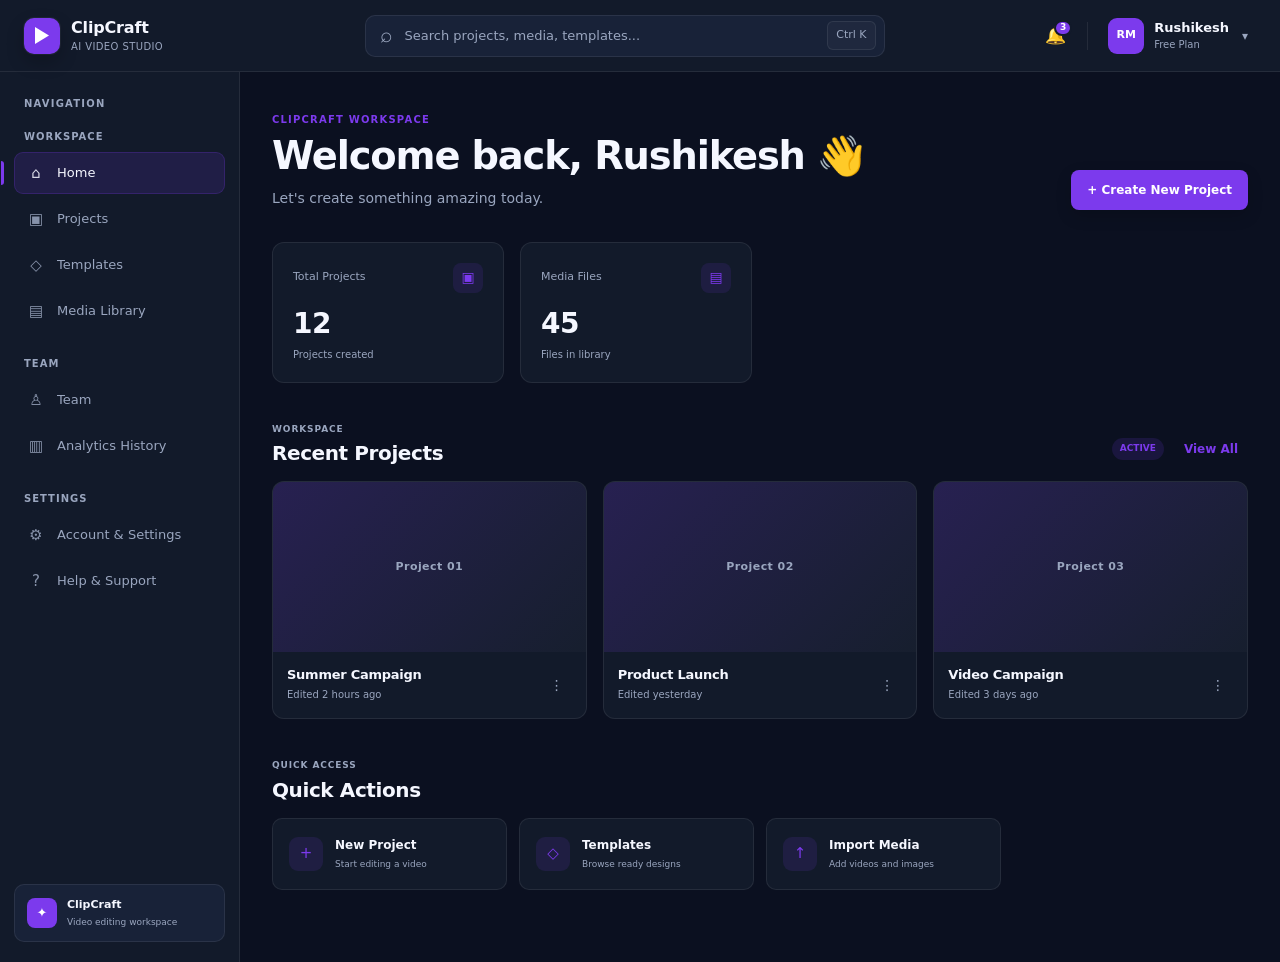
==== commit 48b97940: "Add application shell implementation" ====
--- a/index.html
+++ b/index.html
@@ -4,10 +4,12 @@
   <meta charset="UTF-8" />
   <meta name="viewport" content="width=device-width, initial-scale=1.0" />
   <title>ClipCraft</title>
-  <link rel="stylesheet" href="./src/css/base.css" />
-  <link rel="stylesheet" href="./src/css/layout.css" />
-  <link rel="stylesheet" href="./src/css/components.css" />
-  <link rel="stylesheet" href="./src/css/responsive.css" />
+<link rel="stylesheet" href="./src/css/base.css">
+<link rel="stylesheet" href="./src/css/layout.css">
+<link rel="stylesheet" href="./src/css/components.css">
+<link rel="stylesheet" href="./src/css/responsive.css">
+<link rel="stylesheet" href="./src/css/shared.css">
+<link rel="stylesheet" href="src/css/help-support.css">
 </head>
 <body>
   <div id="app"></div>
--- a/src/css/base.css
+++ b/src/css/base.css
@@ -8,6 +8,41 @@
   --primary: #7c3aed;
   --border: rgba(255, 255, 255, 0.08);
 }
+/* =========================================================
+   CLIPCRAFT - DESIGN TOKENS
+   ========================================================= */
+
+:root {
+
+  /* Spacing */
+
+  --space-1: 4px;
+  --space-2: 8px;
+  --space-3: 12px;
+  --space-4: 16px;
+  --space-5: 20px;
+  --space-6: 24px;
+  --space-7: 32px;
+  --space-8: 40px;
+
+  /* Radius */
+
+  --radius-sm: 6px;
+  --radius-md: 8px;
+  --radius-lg: 10px;
+  --radius-xl: 12px;
+  --radius-2xl: 16px;
+
+  /* Typography */
+
+  --text-xs: 10px;
+  --text-sm: 12px;
+  --text-md: 14px;
+  --text-lg: 18px;
+  --text-xl: 24px;
+  --text-2xl: 32px;
+
+}
 
 * { box-sizing: border-box; }
 
@@ -17,3 +52,141 @@
   background: var(--bg);
   color: var(--text);
 }
+/* =========================================================
+   CLIPCRAFT - ACCESSIBILITY FOCUS STATES
+   Rushikesh
+   ========================================================= */
+
+
+/* ---------------------------------------------------------
+   KEYBOARD FOCUS
+   --------------------------------------------------------- */
+
+button:focus-visible,
+a:focus-visible,
+input:focus-visible,
+select:focus-visible,
+textarea:focus-visible {
+  outline: 2px solid var(--primary);
+
+  outline-offset: 3px;
+}
+
+
+/* ---------------------------------------------------------
+   REMOVE DEFAULT OUTLINE WHEN NOT NEEDED
+   --------------------------------------------------------- */
+
+button:focus:not(:focus-visible),
+a:focus:not(:focus-visible),
+input:focus:not(:focus-visible),
+select:focus:not(:focus-visible),
+textarea:focus:not(:focus-visible) {
+  outline: none;
+}
+/* =========================================================
+   CLIPCRAFT - TYPOGRAPHY & SPACING
+   Rushikesh
+   ========================================================= */
+
+
+/* ---------------------------------------------------------
+   GLOBAL BOX SIZING
+   --------------------------------------------------------- */
+
+*,
+*::before,
+*::after {
+  box-sizing: border-box;
+}
+
+
+/* ---------------------------------------------------------
+   BODY TYPOGRAPHY
+   --------------------------------------------------------- */
+
+body {
+  margin: 0;
+
+  font-family:
+    Inter,
+    ui-sans-serif,
+    system-ui,
+    -apple-system,
+    BlinkMacSystemFont,
+    "Segoe UI",
+    sans-serif;
+
+  font-size: 14px;
+
+  line-height: 1.5;
+
+  color: var(--text);
+
+  background: var(--bg);
+
+  -webkit-font-smoothing: antialiased;
+  text-rendering: optimizeLegibility;
+}
+
+
+/* ---------------------------------------------------------
+   HEADINGS
+   --------------------------------------------------------- */
+
+h1,
+h2,
+h3,
+h4,
+h5,
+h6 {
+  font-family: inherit;
+
+  line-height: 1.2;
+
+  letter-spacing: -0.02em;
+
+  color: var(--text);
+}
+
+
+/* ---------------------------------------------------------
+   PARAGRAPHS
+   --------------------------------------------------------- */
+
+p {
+  line-height: 1.6;
+}
+
+
+/* ---------------------------------------------------------
+   BUTTON / INPUT FONT INHERIT
+   --------------------------------------------------------- */
+
+button,
+input,
+select,
+textarea {
+  font: inherit;
+}
+
+
+/* ---------------------------------------------------------
+   IMAGES / VIDEOS
+   --------------------------------------------------------- */
+
+img,
+video {
+  max-width: 100%;
+}
+
+
+/* ---------------------------------------------------------
+   SELECTION
+   --------------------------------------------------------- */
+
+::selection {
+  background: rgba(124, 58, 237, 0.25);
+
+  color: var(--text);
+}
--- a/src/css/layout.css
+++ b/src/css/layout.css
@@ -1,11 +1,269 @@
-/* Application layout: shell/header/sidebar/workspace */
+/* =========================================================
+   CLIPCRAFT - APPLICATION LAYOUT
+   Rushikesh - Application Shell
+   ========================================================= */
+
+
+/* ---------------------------------------------------------
+   MAIN APPLICATION SHELL
+   --------------------------------------------------------- */
+
 .app-shell {
   min-height: 100vh;
-  display: grid;
+
+  display: grid;
+
   grid-template-columns: 240px 1fr;
-}
+  grid-template-rows: 72px 1fr;
+
+  background: var(--bg);
+}
+
+
+/* ---------------------------------------------------------
+   HEADER POSITION
+   Header styling is handled in components.css
+   --------------------------------------------------------- */
+
+.app-header {
+  grid-column: 1 / -1;
+  grid-row: 1;
+}
+
+
+/* ---------------------------------------------------------
+   SIDEBAR POSITION
+   --------------------------------------------------------- */
+
+.app-sidebar {
+  grid-column: 1;
+  grid-row: 2;
+
+  min-width: 0;
+}
+
+
+/* ---------------------------------------------------------
+   MAIN CONTENT POSITION
+   --------------------------------------------------------- */
 
 .main-content {
+  grid-column: 2;
+  grid-row: 2;
+
   min-width: 0;
-  padding: 24px;
-}
+  min-height: 0;
+
+  padding: 32px;
+}
+
+
+/* ---------------------------------------------------------
+   MAIN CONTENT INNER WRAPPER
+   Useful for future dashboard/editor sections
+   --------------------------------------------------------- */
+
+.main-content-inner {
+  width: 100%;
+  max-width: 1440px;
+
+  margin: 0 auto;
+}
+
+
+/* ---------------------------------------------------------
+   CONTENT SECTION
+   --------------------------------------------------------- */
+
+.content-section {
+  width: 100%;
+  margin-bottom: 32px;
+}
+
+
+/* ---------------------------------------------------------
+   TWO COLUMN LAYOUT
+   Useful for dashboard cards / panels
+   --------------------------------------------------------- */
+
+.content-grid {
+  display: grid;
+
+  grid-template-columns: repeat(2, minmax(0, 1fr));
+
+  gap: 24px;
+}
+
+
+/* ---------------------------------------------------------
+   THREE COLUMN LAYOUT
+   Useful for cards / quick actions
+   --------------------------------------------------------- */
+
+.content-grid-3 {
+  display: grid;
+
+  grid-template-columns:
+    repeat(3, minmax(0, 1fr));
+
+  gap: 20px;
+}
+
+
+/* ---------------------------------------------------------
+   FOUR COLUMN LAYOUT
+   Useful for statistics cards
+   --------------------------------------------------------- */
+
+.content-grid-4 {
+  display: grid;
+
+  grid-template-columns:
+    repeat(4, minmax(0, 1fr));
+
+  gap: 18px;
+}
+
+
+/* ---------------------------------------------------------
+   FULL WIDTH
+   --------------------------------------------------------- */
+
+.full-width {
+  width: 100%;
+}
+
+
+/* ---------------------------------------------------------
+   FLEX ROW
+   Common utility for horizontal sections
+   --------------------------------------------------------- */
+
+.layout-row {
+  display: flex;
+  align-items: center;
+
+  gap: 16px;
+}
+
+
+/* ---------------------------------------------------------
+   FLEX COLUMN
+   Common utility for vertical sections
+   --------------------------------------------------------- */
+
+.layout-column {
+  display: flex;
+  flex-direction: column;
+
+  gap: 16px;
+}
+
+
+/* ---------------------------------------------------------
+   SPACE BETWEEN
+   --------------------------------------------------------- */
+
+.space-between {
+  display: flex;
+
+  align-items: center;
+  justify-content: space-between;
+
+  gap: 16px;
+}
+
+
+/* ---------------------------------------------------------
+   RESPONSIVE - TABLET
+   --------------------------------------------------------- */
+
+@media (max-width: 1024px) {
+
+  .app-shell {
+    grid-template-columns: 210px 1fr;
+    grid-template-rows: 68px 1fr;
+  }
+
+  .main-content {
+    padding: 24px;
+  }
+
+  .content-grid-4 {
+    grid-template-columns:
+      repeat(2, minmax(0, 1fr));
+  }
+
+}
+
+
+/* ---------------------------------------------------------
+   RESPONSIVE - SMALL TABLET / MOBILE
+   --------------------------------------------------------- */
+
+@media (max-width: 768px) {
+
+  .app-shell {
+    grid-template-columns: 1fr;
+    grid-template-rows: 64px auto 1fr;
+  }
+
+  .app-header {
+    grid-column: 1;
+    grid-row: 1;
+  }
+
+  .app-sidebar {
+    grid-column: 1;
+    grid-row: 2;
+
+    width: 100%;
+  }
+
+  .main-content {
+    grid-column: 1;
+    grid-row: 3;
+
+    padding: 20px;
+  }
+
+  .content-grid {
+    grid-template-columns: 1fr;
+  }
+
+  .content-grid-3 {
+    grid-template-columns: 1fr;
+  }
+
+  .content-grid-4 {
+    grid-template-columns: 1fr;
+  }
+
+}
+
+
+/* ---------------------------------------------------------
+   RESPONSIVE - MOBILE
+   --------------------------------------------------------- */
+
+@media (max-width: 480px) {
+
+  .app-shell {
+    grid-template-rows: 60px auto 1fr;
+  }
+
+  .main-content {
+    padding: 16px;
+  }
+
+  .layout-row {
+    flex-direction: column;
+    align-items: stretch;
+  }
+
+  .space-between {
+    flex-direction: column;
+    align-items: stretch;
+  }
+
+}
--- a/src/css/components.css
+++ b/src/css/components.css
@@ -16,3 +16,2614 @@
   background: var(--primary);
   color: white;
 }
+.header-logo h2 {
+  margin: 0;
+  font-size: 20px;
+}
+
+.header-search {
+  flex: 1;
+  max-width: 420px;
+  margin: 0 30px;
+}
+
+.header-search input {
+  width: 100%;
+
+  padding: 12px 16px;
+
+  background: var(--surface-2);
+  color: var(--text);
+
+  border: 1px solid var(--border);
+  border-radius: 8px;
+
+  outline: none;
+}
+
+.header-search input::placeholder {
+  color: var(--muted);
+}
+
+.header-actions {
+  display: flex;
+  align-items: center;
+  gap: 16px;
+}
+
+.header-btn {
+  border: 0;
+  background: transparent;
+  color: var(--text);
+
+  font-size: 20px;
+
+  cursor: pointer;
+}
+
+.profile {
+  display: flex;
+  align-items: center;
+  gap: 10px;
+}
+
+.avatar {
+  width: 38px;
+  height: 38px;
+
+  display: flex;
+  align-items: center;
+  justify-content: center;
+
+  background: var(--primary);
+  color: white;
+
+  border-radius: 50%;
+  font-size: 13px;
+  font-weight: bold;
+}
+
+.profile-info {
+  display: flex;
+  flex-direction: column;
+}
+
+.profile-info strong {
+  font-size: 14px;
+}
+
+.profile-info span {
+  font-size: 12px;
+  color: var(--muted);
+}
+.sidebar-title {
+  margin-bottom: 12px;
+
+  font-size: 11px;
+  font-weight: 600;
+
+  color: var(--muted);
+  letter-spacing: 0.08em;
+}
+
+.sidebar-nav {
+  display: flex;
+  flex-direction: column;
+  gap: 6px;
+}
+
+.nav-item {
+  display: block;
+
+  padding: 11px 12px;
+
+  color: var(--text);
+  text-decoration: none;
+
+  border-radius: 8px;
+
+  transition: 0.2s ease;
+}
+
+.nav-item:hover {
+  background: var(--surface-2);
+}
+
+.nav-item.active {
+  background: var(--primary);
+}
+
+.sidebar-section {
+  margin-top: 28px;
+}
+.main-content h1 {
+  margin-top: 0;
+  margin-bottom: 8px;
+}
+
+.main-content p {
+  margin-top: 0;
+  color: var(--muted);
+}
+/* =========================================================
+   CLIPCRAFT PROFESSIONAL HEADER
+   Rushikesh - Application Shell
+   ========================================================= */
+
+
+/* ---------------------------------------------------------
+   HEADER WRAPPER
+   --------------------------------------------------------- */
+
+.app-header {
+  position: sticky;
+  top: 0;
+  z-index: 100;
+
+  min-height: 72px;
+
+  display: grid;
+  grid-template-columns: auto minmax(280px, 520px) auto;
+  align-items: center;
+
+  gap: 24px;
+
+  padding: 0 24px;
+
+  background: var(--surface);
+
+  border-bottom: 1px solid var(--border);
+
+  backdrop-filter: blur(18px);
+}
+
+
+/* ---------------------------------------------------------
+   LEFT / BRAND
+   --------------------------------------------------------- */
+
+.header-left {
+  display: flex;
+  align-items: center;
+  min-width: 190px;
+}
+
+.brand {
+  display: inline-flex;
+  align-items: center;
+  gap: 11px;
+
+  color: var(--text);
+  text-decoration: none;
+
+  user-select: none;
+}
+
+.brand-mark {
+  width: 36px;
+  height: 36px;
+
+  display: flex;
+  align-items: center;
+  justify-content: center;
+
+  border-radius: 10px;
+
+  background: var(--primary);
+
+  box-shadow:
+    0 0 0 1px rgba(255, 255, 255, 0.05),
+    0 8px 18px rgba(0, 0, 0, 0.22);
+}
+
+.brand-mark-shape {
+  width: 14px;
+  height: 17px;
+
+  display: block;
+
+  background: white;
+
+  clip-path: polygon(
+    0 0,
+    100% 50%,
+    0 100%
+  );
+}
+
+.brand-text {
+  display: flex;
+  flex-direction: column;
+  line-height: 1.1;
+}
+
+.brand-name {
+  font-size: 16px;
+  font-weight: 700;
+  letter-spacing: -0.01em;
+}
+
+.brand-tagline {
+  margin-top: 4px;
+
+  font-size: 10px;
+  font-weight: 500;
+
+  color: var(--muted);
+
+  letter-spacing: 0.04em;
+  text-transform: uppercase;
+}
+
+
+/* ---------------------------------------------------------
+   CENTER / SEARCH
+   --------------------------------------------------------- */
+
+.header-center {
+  width: 100%;
+  justify-self: center;
+}
+
+.global-search {
+  position: relative;
+
+  width: 100%;
+  height: 42px;
+
+  display: flex;
+  align-items: center;
+
+  border: 1px solid var(--border);
+  border-radius: 10px;
+
+  background: var(--surface-2);
+
+  transition:
+    border-color 0.2s ease,
+    box-shadow 0.2s ease,
+    background 0.2s ease;
+}
+
+.global-search:hover {
+  border-color: rgba(255, 255, 255, 0.14);
+}
+
+.global-search:focus-within {
+  border-color: var(--primary);
+
+  box-shadow:
+    0 0 0 3px rgba(124, 58, 237, 0.14);
+}
+
+.search-icon {
+  flex: 0 0 auto;
+
+  margin-left: 14px;
+
+  font-size: 21px;
+  line-height: 1;
+
+  color: var(--muted);
+}
+
+.global-search-input {
+  width: 100%;
+  height: 100%;
+
+  padding: 0 12px;
+
+  border: 0;
+  outline: 0;
+
+  background: transparent;
+
+  color: var(--text);
+
+  font-size: 13px;
+}
+
+.global-search-input::placeholder {
+  color: var(--muted);
+}
+
+.search-shortcut {
+  flex: 0 0 auto;
+
+  margin-right: 8px;
+  padding: 5px 8px;
+
+  border: 1px solid var(--border);
+  border-radius: 6px;
+
+  background: rgba(255, 255, 255, 0.03);
+
+  color: var(--muted);
+
+  font-size: 11px;
+  font-weight: 500;
+}
+
+
+/* ---------------------------------------------------------
+   RIGHT / HEADER ACTIONS
+   --------------------------------------------------------- */
+
+.header-right {
+  display: flex;
+  align-items: center;
+  justify-content: flex-end;
+
+  gap: 12px;
+
+  min-width: 220px;
+}
+
+
+/* ---------------------------------------------------------
+   ICON BUTTON
+   --------------------------------------------------------- */
+
+.header-icon-button {
+  position: relative;
+
+  width: 40px;
+  height: 40px;
+
+  display: flex;
+  align-items: center;
+  justify-content: center;
+
+  border: 1px solid transparent;
+  border-radius: 9px;
+
+  background: transparent;
+  color: var(--text);
+
+  cursor: pointer;
+
+  transition:
+    background 0.2s ease,
+    border-color 0.2s ease,
+    transform 0.2s ease;
+}
+
+.header-icon-button:hover {
+  background: var(--surface-2);
+  border-color: var(--border);
+}
+
+.header-icon-button:active {
+  transform: scale(0.96);
+}
+
+.notification-icon {
+  font-size: 17px;
+}
+
+
+/* ---------------------------------------------------------
+   NOTIFICATION BADGE
+   --------------------------------------------------------- */
+
+.notification-badge {
+  position: absolute;
+
+  top: 3px;
+  right: 2px;
+
+  min-width: 16px;
+  height: 16px;
+
+  display: flex;
+  align-items: center;
+  justify-content: center;
+
+  padding: 0 4px;
+
+  border: 2px solid var(--surface);
+  border-radius: 999px;
+
+  background: var(--primary);
+  color: white;
+
+  font-size: 9px;
+  font-weight: 700;
+}
+
+
+/* ---------------------------------------------------------
+   DIVIDER
+   --------------------------------------------------------- */
+
+.header-divider {
+  width: 1px;
+  height: 28px;
+
+  background: var(--border);
+}
+
+
+/* ---------------------------------------------------------
+   PROFILE
+   --------------------------------------------------------- */
+
+.profile-button {
+  display: flex;
+  align-items: center;
+  gap: 10px;
+
+  padding: 5px 7px;
+
+  border: 1px solid transparent;
+  border-radius: 10px;
+
+  background: transparent;
+  color: var(--text);
+
+  cursor: pointer;
+
+  transition:
+    background 0.2s ease,
+    border-color 0.2s ease;
+}
+
+.profile-button:hover {
+  background: var(--surface-2);
+  border-color: var(--border);
+}
+
+.profile-avatar {
+  width: 36px;
+  height: 36px;
+
+  display: flex;
+  align-items: center;
+  justify-content: center;
+
+  border-radius: 9px;
+
+  background: var(--primary);
+
+  color: white;
+
+  font-size: 11px;
+  font-weight: 700;
+}
+
+.profile-details {
+  display: flex;
+  flex-direction: column;
+
+  align-items: flex-start;
+
+  line-height: 1.2;
+}
+
+.profile-name {
+  font-size: 13px;
+  font-weight: 600;
+}
+
+.profile-plan {
+  margin-top: 3px;
+
+  color: var(--muted);
+
+  font-size: 10px;
+}
+
+.profile-arrow {
+  margin-left: 3px;
+
+  color: var(--muted);
+
+  font-size: 12px;
+}
+
+
+/* ---------------------------------------------------------
+   HEADER RESPONSIVE
+   --------------------------------------------------------- */
+
+@media (max-width: 900px) {
+
+  .app-header {
+    grid-template-columns: auto 1fr auto;
+    gap: 14px;
+
+    padding: 0 16px;
+  }
+
+  .header-left {
+    min-width: auto;
+  }
+
+  .brand-tagline {
+    display: none;
+  }
+
+  .profile-details {
+    display: none;
+  }
+
+}
+
+
+@media (max-width: 650px) {
+
+  .app-header {
+    grid-template-columns: auto 1fr auto;
+
+    min-height: 64px;
+
+    gap: 8px;
+
+    padding: 0 12px;
+  }
+
+  .brand-name {
+    font-size: 14px;
+  }
+
+  .brand-mark {
+    width: 32px;
+    height: 32px;
+
+    border-radius: 8px;
+  }
+
+  .global-search {
+    height: 38px;
+  }
+
+  .search-shortcut {
+    display: none;
+  }
+
+  .search-icon {
+    margin-left: 11px;
+  }
+
+  .global-search-input {
+    font-size: 12px;
+  }
+
+  .header-divider {
+    display: none;
+  }
+
+  .profile-button {
+    padding: 0;
+  }
+
+  .profile-arrow {
+    display: none;
+  }
+
+}
+
+
+@media (max-width: 480px) {
+
+  .header-center {
+    min-width: 0;
+  }
+
+  .global-search-input {
+    min-width: 0;
+  }
+
+  .global-search-input::placeholder {
+    font-size: 11px;
+  }
+
+  .header-icon-button {
+    width: 36px;
+    height: 36px;
+  }
+
+  .profile-avatar {
+    width: 32px;
+    height: 32px;
+  }
+
+}
+/* =========================================================
+   CLIPCRAFT PROFESSIONAL SIDEBAR
+   Rushikesh - Navigation
+   ========================================================= */
+
+
+/* ---------------------------------------------------------
+   SIDEBAR
+   --------------------------------------------------------- */
+
+.app-sidebar {
+  display: flex;
+  flex-direction: column;
+
+  min-height: calc(100vh - 72px);
+
+  padding: 20px 14px;
+
+  background: var(--surface);
+
+  border-right: 1px solid var(--border);
+
+  overflow-y: auto;
+}
+
+
+/* ---------------------------------------------------------
+   SIDEBAR HEADER
+   --------------------------------------------------------- */
+
+.sidebar-header {
+  padding: 0 10px 18px;
+}
+
+.sidebar-header-title {
+  font-size: 10px;
+  font-weight: 700;
+
+  color: var(--muted);
+
+  letter-spacing: 0.12em;
+}
+
+
+/* ---------------------------------------------------------
+   SIDEBAR GROUP
+   --------------------------------------------------------- */
+
+.sidebar-group {
+  margin-bottom: 26px;
+}
+
+.sidebar-group-last {
+  margin-bottom: 0;
+}
+
+
+/* ---------------------------------------------------------
+   SECTION TITLE
+   --------------------------------------------------------- */
+
+.sidebar-section-title {
+  margin: 0 0 9px;
+
+  padding: 0 10px;
+
+  font-size: 10px;
+  font-weight: 700;
+
+  color: var(--muted);
+
+  letter-spacing: 0.1em;
+}
+
+
+/* ---------------------------------------------------------
+   NAVIGATION CONTAINER
+   --------------------------------------------------------- */
+
+.sidebar-nav {
+  display: flex;
+  flex-direction: column;
+
+  gap: 4px;
+}
+
+
+/* ---------------------------------------------------------
+   NAVIGATION ITEM
+   --------------------------------------------------------- */
+
+.nav-item {
+  position: relative;
+
+  display: flex;
+  align-items: center;
+
+  min-height: 42px;
+
+  padding: 0 11px;
+
+  gap: 11px;
+
+  color: var(--muted);
+
+  text-decoration: none;
+
+  border: 1px solid transparent;
+  border-radius: 9px;
+
+  transition:
+    background 0.18s ease,
+    color 0.18s ease,
+    border-color 0.18s ease,
+    transform 0.18s ease;
+}
+
+
+/* ---------------------------------------------------------
+   NAVIGATION HOVER
+   --------------------------------------------------------- */
+
+.nav-item:hover {
+  background: var(--surface-2);
+
+  color: var(--text);
+
+  border-color: var(--border);
+}
+
+
+/* ---------------------------------------------------------
+   ACTIVE NAVIGATION
+   --------------------------------------------------------- */
+
+.nav-item.active {
+  background: rgba(124, 58, 237, 0.14);
+
+  color: var(--text);
+
+  border-color: rgba(124, 58, 237, 0.22);
+}
+
+
+/* Active left indicator */
+
+.nav-item.active::before {
+  content: "";
+
+  position: absolute;
+
+  left: -14px;
+
+  top: 8px;
+  bottom: 8px;
+
+  width: 3px;
+
+  background: var(--primary);
+
+  border-radius: 0 4px 4px 0;
+}
+
+
+/* ---------------------------------------------------------
+   NAVIGATION ICON
+   --------------------------------------------------------- */
+
+.nav-icon {
+  width: 20px;
+  height: 20px;
+
+  flex: 0 0 20px;
+
+  display: flex;
+  align-items: center;
+  justify-content: center;
+
+  color: currentColor;
+
+  font-size: 15px;
+
+  opacity: 0.86;
+}
+
+
+/* ---------------------------------------------------------
+   NAVIGATION LABEL
+   --------------------------------------------------------- */
+
+.nav-label {
+  min-width: 0;
+
+  overflow: hidden;
+
+  text-overflow: ellipsis;
+
+  white-space: nowrap;
+
+  font-size: 13px;
+  font-weight: 500;
+}
+
+
+/* ---------------------------------------------------------
+   SIDEBAR FOOTER
+   --------------------------------------------------------- */
+
+.sidebar-footer {
+  margin-top: auto;
+
+  padding-top: 28px;
+}
+
+
+.sidebar-footer-card {
+  display: flex;
+  align-items: center;
+
+  gap: 10px;
+
+  padding: 12px;
+
+  background: var(--surface-2);
+
+  border: 1px solid var(--border);
+
+  border-radius: 10px;
+}
+
+
+.sidebar-footer-icon {
+  width: 30px;
+  height: 30px;
+
+  flex: 0 0 30px;
+
+  display: flex;
+  align-items: center;
+  justify-content: center;
+
+  border-radius: 8px;
+
+  background: var(--primary);
+
+  color: white;
+
+  font-size: 13px;
+}
+
+
+.sidebar-footer-content {
+  min-width: 0;
+
+  display: flex;
+  flex-direction: column;
+
+  gap: 3px;
+}
+
+
+.sidebar-footer-content strong {
+  font-size: 11px;
+
+  color: var(--text);
+}
+
+
+.sidebar-footer-content span {
+  font-size: 9px;
+
+  line-height: 1.4;
+
+  color: var(--muted);
+}
+
+
+/* ---------------------------------------------------------
+   SIDEBAR SCROLLBAR
+   --------------------------------------------------------- */
+
+.app-sidebar::-webkit-scrollbar {
+  width: 5px;
+}
+
+
+.app-sidebar::-webkit-scrollbar-track {
+  background: transparent;
+}
+
+
+.app-sidebar::-webkit-scrollbar-thumb {
+  background: rgba(255, 255, 255, 0.08);
+
+  border-radius: 999px;
+}
+
+
+.app-sidebar::-webkit-scrollbar-thumb:hover {
+  background: rgba(255, 255, 255, 0.14);
+}
+
+
+/* ---------------------------------------------------------
+   SIDEBAR RESPONSIVE
+   --------------------------------------------------------- */
+
+@media (max-width: 768px) {
+
+  .app-sidebar {
+    min-height: auto;
+
+    padding: 10px 12px;
+
+    border-right: 0;
+
+    border-bottom: 1px solid var(--border);
+
+    overflow-x: auto;
+    overflow-y: hidden;
+  }
+
+  .sidebar-header {
+    display: none;
+  }
+
+  .sidebar-group {
+    margin-bottom: 0;
+  }
+
+  .sidebar-section-title {
+    display: none;
+  }
+
+  .sidebar-nav {
+    flex-direction: row;
+
+    width: max-content;
+
+    gap: 6px;
+  }
+
+  .nav-item {
+    min-width: max-content;
+
+    min-height: 38px;
+  }
+
+  .nav-item.active::before {
+    display: none;
+  }
+
+  .sidebar-footer {
+    display: none;
+  }
+
+}
+/* =========================================================
+   CLIPCRAFT PROFESSIONAL DASHBOARD
+   Rushikesh - Main Content
+   ========================================================= */
+
+
+/* ---------------------------------------------------------
+   DASHBOARD HERO
+   --------------------------------------------------------- */
+
+.dashboard-hero {
+  display: flex;
+  align-items: flex-end;
+  justify-content: space-between;
+
+  gap: var(--space-6);
+
+  padding: var(--space-2) 0 var(--space-7);
+}
+
+
+.dashboard-hero-text {
+  min-width: 0;
+}
+
+
+.dashboard-eyebrow {
+  display: block;
+
+  margin-bottom: 8px;
+
+  color: var(--primary);
+
+  font-size: 10px;
+  font-weight: 700;
+
+  letter-spacing: 0.12em;
+}
+
+
+.dashboard-hero h1 {
+  margin: 0;
+
+  color: var(--text);
+
+  font-size: clamp(28px, 3vw, 40px);
+  line-height: 1.1;
+
+  letter-spacing: -0.03em;
+}
+
+
+.dashboard-hero p {
+  margin: 10px 0 0;
+
+  color: var(--muted);
+
+  font-size: 14px;
+}
+
+
+/* ---------------------------------------------------------
+   PRIMARY ACTION BUTTON
+   --------------------------------------------------------- */
+
+.primary-action-button {
+  min-height: 44px;
+
+  display: inline-flex;
+  align-items: center;
+  justify-content: center;
+
+  gap: 8px;
+
+  padding: 0 16px;
+
+  border: 1px solid transparent;
+  border-radius: 9px;
+
+  background: var(--primary);
+
+  color: white;
+
+  font-size: 13px;
+  font-weight: 600;
+
+  cursor: pointer;
+
+  box-shadow:
+    0 8px 18px rgba(0, 0, 0, 0.18);
+
+  transition:
+    transform 0.18s ease,
+    box-shadow 0.18s ease,
+    opacity 0.18s ease;
+}
+
+
+.primary-action-button:hover {
+  transform: translateY(-1px);
+
+  box-shadow:
+    0 10px 22px rgba(0, 0, 0, 0.24);
+}
+
+
+.primary-action-button:active {
+  transform: translateY(0);
+}
+
+
+.button-icon {
+  font-size: 18px;
+  line-height: 1;
+}
+
+
+/* ---------------------------------------------------------
+   DASHBOARD STATISTICS
+   --------------------------------------------------------- */
+
+.dashboard-stats {
+  display: grid;
+
+  grid-template-columns:
+    repeat(4, minmax(0, 1fr));
+
+  gap: var(--space-4);
+
+  margin-bottom: var(--space-8);
+}
+
+
+.stat-card {
+  padding: var(--space-5);
+
+  background: var(--surface);
+
+  border: 1px solid var(--border);
+
+  border-radius: var(--radius-xl);
+
+  transition:
+    border-color 0.2s ease,
+    transform 0.2s ease,
+    background 0.2s ease;
+}
+
+
+.stat-card:hover {
+  background: var(--surface-2);
+
+  border-color:
+    rgba(255, 255, 255, 0.12);
+
+  transform: translateY(-2px);
+}
+
+
+.stat-card-top {
+  display: flex;
+  align-items: center;
+  justify-content: space-between;
+
+  gap: 12px;
+}
+
+
+.stat-label {
+  color: var(--muted);
+
+  font-size: 11px;
+  font-weight: 500;
+}
+
+
+.stat-icon {
+  width: 30px;
+  height: 30px;
+
+  display: flex;
+  align-items: center;
+  justify-content: center;
+
+  border-radius: 8px;
+
+  background:
+    rgba(124, 58, 237, 0.12);
+
+  color: var(--primary);
+
+  font-size: 14px;
+}
+
+
+.stat-value {
+  display: block;
+
+  margin-top: 17px;
+
+  color: var(--text);
+
+  font-size: 28px;
+  line-height: 1;
+
+  letter-spacing: -0.02em;
+}
+
+
+.stat-meta {
+  display: block;
+
+  margin-top: 9px;
+
+  color: var(--muted);
+
+  font-size: 10px;
+}
+
+
+/* ---------------------------------------------------------
+   DASHBOARD SECTION
+   --------------------------------------------------------- */
+
+.dashboard-section {
+  margin-bottom: var(--space-8);
+}
+
+
+.section-heading {
+  display: flex;
+  align-items: flex-end;
+  justify-content: space-between;
+
+  gap: var(--space-4);
+
+  margin-bottom: var(--space-4);
+}
+
+
+.section-eyebrow {
+  display: block;
+
+  margin-bottom: 5px;
+
+  color: var(--muted);
+
+  font-size: 9px;
+  font-weight: 700;
+
+  letter-spacing: 0.1em;
+}
+
+
+.section-heading h2 {
+  margin: 0;
+
+  color: var(--text);
+
+  font-size: 20px;
+  line-height: 1.2;
+}
+
+
+.text-button {
+  padding: 7px 10px;
+
+  border: 0;
+
+  background: transparent;
+
+  color: var(--primary);
+
+  font-size: 12px;
+  font-weight: 600;
+
+  cursor: pointer;
+
+  border-radius: 7px;
+}
+
+
+.text-button:hover {
+  background:
+    rgba(124, 58, 237, 0.08);
+}
+
+
+/* ---------------------------------------------------------
+   PROJECT GRID
+   --------------------------------------------------------- */
+
+.project-grid {
+  display: grid;
+
+  grid-template-columns:
+    repeat(3, minmax(0, 1fr));
+
+  gap: var(--space-4);
+}
+
+
+.project-card {
+  overflow: hidden;
+
+  background: var(--surface);
+
+  border: 1px solid var(--border);
+
+  border-radius: var(--radius-xl);
+
+  transition:
+    border-color 0.2s ease,
+    transform 0.2s ease;
+}
+
+
+.project-card:hover {
+  border-color:
+    rgba(255, 255, 255, 0.12);
+
+  transform: translateY(-2px);
+}
+
+
+.project-thumbnail {
+  min-height: 170px;
+
+  display: flex;
+  align-items: center;
+  justify-content: center;
+
+  background:
+    linear-gradient(
+      135deg,
+      rgba(124, 58, 237, 0.2),
+      rgba(255, 255, 255, 0.02)
+    );
+
+  color: var(--muted);
+
+  font-size: 11px;
+  font-weight: 600;
+
+  letter-spacing: 0.04em;
+}
+
+
+.project-card-content {
+  display: flex;
+  align-items: center;
+  justify-content: space-between;
+
+  gap: 12px;
+
+  padding: 14px;
+}
+
+
+.project-card-content h3 {
+  margin: 0;
+
+  color: var(--text);
+
+  font-size: 13px;
+  font-weight: 600;
+}
+
+
+.project-card-content p {
+  margin: 5px 0 0;
+
+  color: var(--muted);
+
+  font-size: 10px;
+}
+
+
+.project-menu-button {
+  width: 30px;
+  height: 30px;
+
+  flex: 0 0 30px;
+
+  display: flex;
+  align-items: center;
+  justify-content: center;
+
+  border: 1px solid transparent;
+  border-radius: 7px;
+
+  background: transparent;
+
+  color: var(--muted);
+
+  cursor: pointer;
+}
+
+
+.project-menu-button:hover {
+  background: var(--surface-2);
+
+  color: var(--text);
+
+  border-color: var(--border);
+}
+
+
+/* ---------------------------------------------------------
+   QUICK ACTIONS
+   --------------------------------------------------------- */
+
+.quick-action-grid {
+  display: grid;
+
+  grid-template-columns:
+    repeat(4, minmax(0, 1fr));
+
+  gap: var(--space-3);
+}
+
+.quick-action-card {
+  display: flex;
+  align-items: center;
+
+  gap: var(--space-3);
+
+  min-height: 72px;
+
+  padding: var(--space-4);
+
+  text-align: left;
+
+  background: var(--surface);
+
+  border: 1px solid var(--border);
+
+  border-radius: var(--radius-lg);
+
+  color: var(--text);
+
+  cursor: pointer;
+
+  transition:
+    background 0.2s ease,
+    border-color 0.2s ease,
+    transform 0.2s ease;
+}
+
+
+.quick-action-card:hover {
+  background: var(--surface-2);
+
+  border-color:
+    rgba(255, 255, 255, 0.12);
+
+  transform: translateY(-1px);
+}
+
+
+.quick-action-icon {
+  width: 34px;
+  height: 34px;
+
+  flex: 0 0 34px;
+
+  display: flex;
+  align-items: center;
+  justify-content: center;
+
+  border-radius: 9px;
+
+  background:
+    rgba(124, 58, 237, 0.12);
+
+  color: var(--primary);
+
+  font-size: 15px;
+}
+
+
+.quick-action-content {
+  min-width: 0;
+
+  display: flex;
+  flex-direction: column;
+
+  gap: 4px;
+}
+
+
+.quick-action-content strong {
+  font-size: 12px;
+}
+
+
+.quick-action-content small {
+  color: var(--muted);
+
+  font-size: 9px;
+}
+
+
+/* ---------------------------------------------------------
+   DASHBOARD RESPONSIVE
+   --------------------------------------------------------- */
+
+@media (max-width: 1100px) {
+
+  .dashboard-stats {
+    grid-template-columns:
+      repeat(2, minmax(0, 1fr));
+  }
+
+  .quick-action-grid {
+    grid-template-columns:
+      repeat(2, minmax(0, 1fr));
+  }
+
+}
+
+
+@media (max-width: 800px) {
+
+  .dashboard-hero {
+    align-items: flex-start;
+
+    flex-direction: column;
+  }
+
+  .primary-action-button {
+    width: 100%;
+  }
+
+  .project-grid {
+    grid-template-columns: 1fr;
+  }
+
+}
+
+
+@media (max-width: 520px) {
+
+  .dashboard-stats {
+    grid-template-columns: 1fr;
+  }
+
+  .quick-action-grid {
+    grid-template-columns: 1fr;
+  }
+
+  .dashboard-hero h1 {
+    font-size: 28px;
+  }
+
+}
+/* Section heading actions */
+
+.section-heading-actions {
+  display: flex;
+  align-items: center;
+  gap: 10px;
+}
+/* =========================================================
+   CLIPCRAFT ENTRY / UPLOAD FLOW
+   Rushikesh
+   ========================================================= */
+
+
+/* ---------------------------------------------------------
+   ENTRY PAGE
+   --------------------------------------------------------- */
+
+.entry-page {
+  width: 100%;
+
+  min-height: calc(100vh - 140px);
+
+  display: flex;
+  align-items: center;
+  justify-content: center;
+
+  padding: 32px 0;
+}
+
+
+.entry-container {
+  width: min(100%, 760px);
+
+  margin: 0 auto;
+
+  text-align: center;
+}
+
+
+/* ---------------------------------------------------------
+   ENTRY HEADER
+   --------------------------------------------------------- */
+
+.entry-header {
+  margin-bottom: 26px;
+}
+
+
+.entry-eyebrow {
+  display: block;
+
+  margin-bottom: 8px;
+
+  color: var(--primary);
+
+  font-size: 10px;
+  font-weight: 700;
+
+  letter-spacing: 0.12em;
+}
+
+
+.entry-header h1 {
+  margin: 0;
+
+  color: var(--text);
+
+  font-size: clamp(28px, 4vw, 40px);
+
+  line-height: 1.1;
+
+  letter-spacing: -0.03em;
+}
+
+
+.entry-header p {
+  margin: 10px 0 0;
+
+  color: var(--muted);
+
+  font-size: 13px;
+}
+
+
+/* ---------------------------------------------------------
+   UPLOAD CARD
+   --------------------------------------------------------- */
+
+.upload-card {
+  padding: 48px 32px;
+
+  background: var(--surface);
+
+  border: 1px dashed
+    rgba(255, 255, 255, 0.16);
+
+  border-radius: 16px;
+
+  transition:
+    background 0.2s ease,
+    border-color 0.2s ease,
+    transform 0.2s ease;
+}
+
+
+.upload-card:hover {
+  background: var(--surface-2);
+
+  border-color:
+    rgba(124, 58, 237, 0.45);
+}
+
+
+.upload-card.is-dragging {
+  background:
+    rgba(124, 58, 237, 0.08);
+
+  border-color: var(--primary);
+
+  transform: scale(1.01);
+}
+
+
+/* ---------------------------------------------------------
+   UPLOAD ICON
+   --------------------------------------------------------- */
+
+.upload-icon {
+  width: 58px;
+  height: 58px;
+
+  display: flex;
+  align-items: center;
+  justify-content: center;
+
+  margin: 0 auto 18px;
+
+  border-radius: 14px;
+
+  background:
+    rgba(124, 58, 237, 0.12);
+
+  color: var(--primary);
+
+  font-size: 28px;
+}
+
+
+/* ---------------------------------------------------------
+   UPLOAD TEXT
+   --------------------------------------------------------- */
+
+.upload-card h2 {
+  margin: 0;
+
+  color: var(--text);
+
+  font-size: 20px;
+}
+
+
+.upload-card p {
+  max-width: 500px;
+
+  margin: 9px auto 20px;
+
+  color: var(--muted);
+
+  font-size: 12px;
+
+  line-height: 1.6;
+}
+
+
+/* ---------------------------------------------------------
+   SELECT BUTTON
+   --------------------------------------------------------- */
+
+.upload-select-button {
+  min-height: 42px;
+
+  padding: 0 18px;
+
+  border: 1px solid transparent;
+
+  border-radius: 9px;
+
+  background: var(--primary);
+
+  color: white;
+
+  font-family: inherit;
+
+  font-size: 12px;
+  font-weight: 600;
+
+  cursor: pointer;
+
+  transition:
+    transform 0.18s ease,
+    box-shadow 0.18s ease;
+}
+
+
+.upload-select-button:hover {
+  transform: translateY(-1px);
+
+  box-shadow:
+    0 8px 18px rgba(0, 0, 0, 0.2);
+}
+
+
+.upload-select-button:active {
+  transform: translateY(0);
+}
+
+
+/* ---------------------------------------------------------
+   UPLOAD HINT
+   --------------------------------------------------------- */
+
+.upload-hint {
+  display: block;
+
+  margin-top: 14px;
+
+  color: var(--muted);
+
+  font-size: 9px;
+}
+
+
+/* ---------------------------------------------------------
+   SELECTED FILE
+   --------------------------------------------------------- */
+
+.selected-file-card {
+  margin-top: 16px;
+
+  display: flex;
+  align-items: center;
+
+  gap: 12px;
+
+  padding: 13px 14px;
+
+  text-align: left;
+
+  background: var(--surface);
+
+  border: 1px solid var(--border);
+
+  border-radius: 10px;
+}
+
+
+.selected-file-card[hidden] {
+  display: none;
+}
+
+
+.selected-file-icon {
+  width: 38px;
+  height: 38px;
+
+  flex: 0 0 38px;
+
+  display: flex;
+  align-items: center;
+  justify-content: center;
+
+  border-radius: 8px;
+
+  background:
+    rgba(124, 58, 237, 0.12);
+
+  color: var(--primary);
+
+  font-size: 14px;
+}
+
+
+.selected-file-info {
+  min-width: 0;
+
+  display: flex;
+  flex-direction: column;
+
+  gap: 4px;
+}
+
+
+.selected-file-info strong {
+  overflow: hidden;
+
+  text-overflow: ellipsis;
+
+  white-space: nowrap;
+
+  color: var(--text);
+
+  font-size: 11px;
+}
+
+
+.selected-file-info span {
+  color: var(--muted);
+
+  font-size: 9px;
+}
+
+
+/* ---------------------------------------------------------
+   REMOVE BUTTON
+   --------------------------------------------------------- */
+
+.remove-file-button {
+  width: 32px;
+  height: 32px;
+
+  margin-left: auto;
+
+  flex: 0 0 32px;
+
+  border: 1px solid transparent;
+
+  border-radius: 7px;
+
+  background: transparent;
+
+  color: var(--muted);
+
+  font-size: 18px;
+
+  cursor: pointer;
+}
+
+
+.remove-file-button:hover {
+  background: var(--surface-2);
+
+  color: var(--text);
+
+  border-color: var(--border);
+}
+
+
+/* ---------------------------------------------------------
+   ERROR
+   --------------------------------------------------------- */
+
+.upload-error {
+  min-height: 17px;
+
+  margin: 10px 0 0;
+
+  color: #f87171;
+
+  font-size: 10px;
+}
+
+
+/* ---------------------------------------------------------
+   CONTINUE BUTTON
+   --------------------------------------------------------- */
+
+.continue-editor-button {
+  width: 100%;
+
+  margin-top: 18px;
+
+  min-height: 44px;
+
+  border: 1px solid transparent;
+
+  border-radius: 9px;
+
+  background: var(--primary);
+
+  color: white;
+
+  font-family: inherit;
+
+  font-size: 12px;
+  font-weight: 600;
+
+  cursor: pointer;
+}
+
+
+.continue-editor-button:disabled {
+  opacity: 0.4;
+
+  cursor: not-allowed;
+}
+
+
+.continue-editor-button:not(:disabled):hover {
+  box-shadow:
+    0 8px 18px rgba(0, 0, 0, 0.2);
+}
+
+
+/* ---------------------------------------------------------
+   RESPONSIVE
+   --------------------------------------------------------- */
+
+@media (max-width: 768px) {
+
+  .entry-page {
+    min-height: auto;
+
+    padding: 20px 0;
+  }
+
+  .upload-card {
+    padding: 38px 20px;
+  }
+
+}
+
+
+@media (max-width: 480px) {
+
+  .entry-header h1 {
+    font-size: 28px;
+  }
+
+  .upload-card {
+    padding: 32px 16px;
+  }
+
+}
+/* =========================================================
+   VIDEO PREVIEW
+   ========================================================= */
+
+.video-preview-card {
+  margin-top: 18px;
+
+  overflow: hidden;
+
+  text-align: left;
+
+  background: var(--surface);
+
+  border: 1px solid var(--border);
+
+  border-radius: 14px;
+}
+
+
+.video-preview-card[hidden] {
+  display: none;
+}
+
+
+.video-preview-header {
+  padding: 18px 20px;
+
+  border-bottom: 1px solid var(--border);
+}
+
+
+.preview-eyebrow {
+  display: block;
+
+  margin-bottom: 5px;
+
+  color: var(--primary);
+
+  font-size: 9px;
+  font-weight: 700;
+
+  letter-spacing: 0.1em;
+}
+
+
+.video-preview-header h2 {
+  margin: 0;
+
+  color: var(--text);
+
+  font-size: 15px;
+}
+
+
+.video-preview-wrapper {
+  width: 100%;
+
+  background: #050812;
+}
+
+
+.video-preview {
+  display: block;
+
+  width: 100%;
+
+  max-height: 460px;
+
+  object-fit: contain;
+
+  background: #050812;
+}
+
+
+/* =========================================================
+   EDITOR READY STATE
+   ========================================================= */
+
+.editor-ready-container {
+  width: min(100%, 700px);
+
+  margin: 0 auto;
+
+  padding: 60px 20px;
+
+  text-align: center;
+}
+
+
+.editor-ready-icon {
+  width: 68px;
+  height: 68px;
+
+  display: flex;
+  align-items: center;
+  justify-content: center;
+
+  margin: 0 auto 20px;
+
+  border-radius: 18px;
+
+  background:
+    rgba(124, 58, 237, 0.12);
+
+  color: var(--primary);
+
+  font-size: 28px;
+}
+
+
+.editor-ready-container h1 {
+  margin: 0;
+
+  color: var(--text);
+
+  font-size: 32px;
+
+  letter-spacing: -0.02em;
+}
+
+
+.editor-ready-container p {
+  max-width: 560px;
+
+  margin: 12px auto 22px;
+
+  color: var(--muted);
+
+  font-size: 12px;
+
+  line-height: 1.6;
+}
+
+
+.editor-ready-file {
+  display: inline-flex;
+  flex-direction: column;
+
+  gap: 5px;
+
+  margin-bottom: 24px;
+
+  padding: 12px 16px;
+
+  background: var(--surface);
+
+  border: 1px solid var(--border);
+
+  border-radius: 9px;
+}
+
+
+.editor-ready-file strong {
+  color: var(--text);
+
+  font-size: 11px;
+}
+
+
+.editor-ready-file span {
+  color: var(--muted);
+
+  font-size: 9px;
+}
+
+
+/* =========================================================
+   EDITOR PLACEHOLDER
+   ========================================================= */
+
+.editor-placeholder {
+  min-height: 500px;
+
+  display: flex;
+  flex-direction: column;
+  align-items: center;
+  justify-content: center;
+
+  padding: 40px;
+
+  text-align: center;
+}
+
+
+.editor-placeholder-icon {
+  width: 58px;
+  height: 58px;
+
+  display: flex;
+  align-items: center;
+  justify-content: center;
+
+  margin-bottom: 18px;
+
+  border-radius: 14px;
+
+  background:
+    rgba(124, 58, 237, 0.12);
+
+  color: var(--primary);
+
+  font-size: 23px;
+}
+
+
+.editor-placeholder h1 {
+  margin: 0;
+
+  color: var(--text);
+
+  font-size: 30px;
+}
+
+
+.editor-placeholder p {
+  max-width: 520px;
+
+  margin: 10px 0 25px;
+
+  color: var(--muted);
+
+  font-size: 12px;
+
+  line-height: 1.6;
+}
+
+
+.editor-placeholder-grid {
+  width: min(100%, 800px);
+
+  display: grid;
+
+  grid-template-columns:
+    repeat(3, minmax(0, 1fr));
+
+  gap: 14px;
+}
+
+
+.editor-placeholder-panel {
+  min-height: 120px;
+
+  display: flex;
+  align-items: center;
+  justify-content: center;
+
+  background: var(--surface);
+
+  border: 1px solid var(--border);
+
+  border-radius: 11px;
+
+  color: var(--muted);
+
+  font-size: 11px;
+}
+
+
+/* =========================================================
+   RESPONSIVE
+   ========================================================= */
+
+@media (max-width: 700px) {
+
+  .video-preview {
+    max-height: 320px;
+  }
+
+  .editor-placeholder-grid {
+    grid-template-columns: 1fr;
+  }
+
+}
+
+
+@media (max-width: 480px) {
+
+  .editor-ready-container {
+    padding: 40px 16px;
+  }
+
+  .editor-ready-container h1 {
+    font-size: 26px;
+  }
+
+}
+/* =========================================================
+   LESSON 8 - EDITOR NAVIGATION
+   ========================================================= */
+
+.editor-navigation-actions {
+  display: flex;
+  align-items: center;
+  justify-content: center;
+
+  gap: 10px;
+
+  margin-top: 26px;
+}
+
+
+.secondary-editor-button {
+  min-height: 42px;
+
+  padding: 0 16px;
+
+  border: 1px solid var(--border);
+
+  border-radius: 9px;
+
+  background: var(--surface-2);
+
+  color: var(--text);
+
+  font-family: inherit;
+
+  font-size: 11px;
+  font-weight: 600;
+
+  cursor: pointer;
+
+  transition:
+    background 0.18s ease,
+    border-color 0.18s ease;
+}
+
+
+.secondary-editor-button:hover {
+  background: var(--surface);
+
+  border-color:
+    rgba(255, 255, 255, 0.14);
+}
+
+
+.editor-placeholder .editor-ready-file {
+  margin-top: 18px;
+  margin-bottom: 8px;
+}
+
+
+@media (max-width: 600px) {
+
+  .editor-navigation-actions {
+    flex-direction: column;
+  }
+
+  .secondary-editor-button,
+  .editor-navigation-actions
+  .primary-action-button {
+    width: 100%;
+  }
+
+}
+/* =========================================================
+   CLIPCRAFT - INTERACTION POLISH
+   Rushikesh
+   ========================================================= */
+
+
+/* ---------------------------------------------------------
+   GENERAL BUTTON TRANSITIONS
+   --------------------------------------------------------- */
+
+button,
+a {
+  -webkit-tap-highlight-color: transparent;
+}
+
+
+/* ---------------------------------------------------------
+   PRIMARY ACTION BUTTON
+   --------------------------------------------------------- */
+
+.primary-action-button {
+  transition:
+    transform 0.18s ease,
+    box-shadow 0.18s ease,
+    opacity 0.18s ease,
+    background 0.18s ease;
+}
+
+
+.primary-action-button:hover {
+  transform: translateY(-1px);
+}
+
+
+.primary-action-button:active {
+  transform: translateY(0);
+}
+
+
+/* ---------------------------------------------------------
+   TEXT BUTTON
+   --------------------------------------------------------- */
+
+.text-button {
+  transition:
+    background 0.18s ease,
+    color 0.18s ease;
+}
+
+
+.text-button:active {
+  transform: translateY(1px);
+}
+
+
+/* ---------------------------------------------------------
+   QUICK ACTION
+   --------------------------------------------------------- */
+
+.quick-action-card {
+  transition:
+    background 0.18s ease,
+    border-color 0.18s ease,
+    transform 0.18s ease,
+    box-shadow 0.18s ease;
+}
+
+
+.quick-action-card:active {
+  transform: translateY(1px);
+}
+
+
+/* ---------------------------------------------------------
+   PROJECT CARD
+   --------------------------------------------------------- */
+
+.project-card {
+  transition:
+    background 0.18s ease,
+    border-color 0.18s ease,
+    transform 0.18s ease,
+    box-shadow 0.18s ease;
+}
+
+
+/* ---------------------------------------------------------
+   NAVIGATION
+   --------------------------------------------------------- */
+
+.nav-item {
+  transition:
+    background 0.18s ease,
+    color 0.18s ease,
+    border-color 0.18s ease,
+    transform 0.18s ease;
+}
+
+
+.nav-item:active {
+  transform: translateX(1px);
+}
+
+
+/* ---------------------------------------------------------
+   HEADER ICON BUTTON
+   --------------------------------------------------------- */
+
+.header-icon-button {
+  transition:
+    background 0.18s ease,
+    border-color 0.18s ease,
+    color 0.18s ease,
+    transform 0.18s ease;
+}
+
+
+.header-icon-button:active {
+  transform: scale(0.94);
+}
+
+
+/* ---------------------------------------------------------
+   PROFILE BUTTON
+   --------------------------------------------------------- */
+
+.profile-button {
+  transition:
+    background 0.18s ease,
+    border-color 0.18s ease,
+    transform 0.18s ease;
+}
+
+
+.profile-button:active {
+  transform: scale(0.98);
+}
+
+
+/* ---------------------------------------------------------
+   INPUT
+   --------------------------------------------------------- */
+
+.global-search-input,
+.ui-input,
+.modal-input {
+  transition:
+    border-color 0.18s ease,
+    box-shadow 0.18s ease,
+    background 0.18s ease;
+}
+
+
+/* ---------------------------------------------------------
+   REDUCED MOTION
+   Accessibility support
+   --------------------------------------------------------- */
+
+@media (prefers-reduced-motion: reduce) {
+
+  *,
+  *::before,
+  *::after {
+    scroll-behavior: auto !important;
+
+    transition-duration:
+      0.01ms !important;
+
+    animation-duration:
+      0.01ms !important;
+
+    animation-iteration-count:
+      1 !important;
+  }
+
+}
+/* =========================================================
+   CLIPCRAFT - ENTRY & EDITOR SPACING POLISH
+   ========================================================= */
+
+
+/* ---------------------------------------------------------
+   ENTRY HEADER CONSISTENCY
+   --------------------------------------------------------- */
+
+.entry-header {
+  margin-bottom: var(--space-6);
+}
+
+
+.entry-header h1 {
+  margin-bottom: 0;
+}
+
+
+.entry-header p {
+  margin-top: var(--space-3);
+}
+
+
+/* ---------------------------------------------------------
+   UPLOAD CARD
+   --------------------------------------------------------- */
+
+.upload-card {
+  padding: var(--space-8) var(--space-6);
+
+  border-radius: var(--radius-2xl);
+}
+
+
+/* ---------------------------------------------------------
+   SELECTED FILE
+   --------------------------------------------------------- */
+
+.selected-file-card {
+  margin-top: var(--space-4);
+
+  padding: var(--space-3) var(--space-4);
+
+  border-radius: var(--radius-lg);
+}
+
+
+/* ---------------------------------------------------------
+   VIDEO PREVIEW
+   --------------------------------------------------------- */
+
+.video-preview-card {
+  margin-top: var(--space-4);
+
+  border-radius: var(--radius-xl);
+}
+
+
+.video-preview-header {
+  padding: var(--space-4) var(--space-5);
+}
+
+
+/* ---------------------------------------------------------
+   CONTINUE BUTTON
+   --------------------------------------------------------- */
+
+.continue-editor-button {
+  margin-top: var(--space-4);
+
+  min-height: 44px;
+
+  border-radius: var(--radius-lg);
+}
+
+
+/* ---------------------------------------------------------
+   EDITOR PLACEHOLDER
+   --------------------------------------------------------- */
+
+.editor-placeholder {
+  padding: var(--space-8);
+}
+
+
+.editor-placeholder h1 {
+  margin-top: 0;
+}
+
+
+.editor-placeholder p {
+  margin-top: var(--space-3);
+  margin-bottom: var(--space-6);
+}
+
+
+/* ---------------------------------------------------------
+   EDITOR PANELS
+   --------------------------------------------------------- */
+
+.editor-placeholder-grid {
+  gap: var(--space-4);
+}
+
+
+.editor-placeholder-panel {
+  border-radius: var(--radius-lg);
+}
+
+
+/* ---------------------------------------------------------
+   READY FILE
+   --------------------------------------------------------- */
+
+.editor-ready-file {
+  margin-top: var(--space-4);
+
+  padding: var(--space-3) var(--space-4);
+
+  border-radius: var(--radius-lg);
+}
--- a/src/css/responsive.css
+++ b/src/css/responsive.css
@@ -1,745 +1,6 @@
-/* =========================================================
-   CLIPCRAFT - RESPONSIVE / MOBILE UI
-   Owner: Rupesh
-   ========================================================= */
-
-
-/* =========================================================
-   GLOBAL RESPONSIVE SAFETY
-   ========================================================= */
-
-html {
-  width: 100%;
-  max-width: 100%;
-  overflow-x: hidden;
+/* Rupesh: responsive/mobile layer */
+@media (max-width: 900px) {
+  .app-shell {
+    grid-template-columns: 1fr;
+  }
 }
-
-body {
-  width: 100%;
-  min-width: 320px;
-  overflow-x: hidden;
-}
-
-img,
-video,
-canvas,
-svg {
-  max-width: 100%;
-}
-
-
-/* =========================================================
-   MOBILE MENU BUTTON
-   Desktop par hidden
-   ========================================================= */
-
-.responsive-menu-button {
-  display: none;
-
-  width: 40px;
-  height: 40px;
-
-  flex-shrink: 0;
-
-  align-items: center;
-  justify-content: center;
-
-  padding: 0;
-
-  border: 1px solid var(--border);
-  border-radius: var(--radius-md);
-
-  background: var(--surface-2);
-  color: var(--text);
-
-  font-size: 20px;
-
-  cursor: pointer;
-}
-
-
-/* =========================================================
-   SIDEBAR OVERLAY
-   ========================================================= */
-
-.responsive-sidebar-overlay {
-  display: none;
-
-  position: fixed;
-
-  inset: 0;
-
-  z-index: 900;
-
-  background: rgba(0, 0, 0, 0.55);
-
-  opacity: 0;
-
-  pointer-events: none;
-
-  transition:
-    opacity 0.2s ease;
-}
-
-.responsive-sidebar-overlay.is-visible {
-  display: block;
-
-  opacity: 1;
-
-  pointer-events: auto;
-}
-
-
-/* =========================================================
-   DESKTOP
-   1025px+
-   ========================================================= */
-
-@media (min-width: 1025px) {
-
-  .app-shell {
-    grid-template-columns:
-      240px minmax(0, 1fr);
-  }
-
-  .main-content {
-    min-width: 0;
-  }
-
-}
-
-
-/* =========================================================
-   TABLET
-   769px - 1024px
-   ========================================================= */
-
-@media (min-width: 769px) and (max-width: 1024px) {
-
-  .app-shell {
-    grid-template-columns:
-      210px minmax(0, 1fr);
-
-    grid-template-rows:
-      68px minmax(0, 1fr);
-  }
-
-
-  .main-content {
-    min-width: 0;
-
-    padding: 24px;
-  }
-
-
-  .app-header {
-    padding-inline: 20px;
-  }
-
-
-  .header-center {
-    min-width: 0;
-  }
-
-
-  .global-search {
-    max-width: 520px;
-
-    margin-inline: auto;
-  }
-
-
-  .global-search-input {
-    min-width: 0;
-  }
-
-
-  .profile-details {
-    display: none;
-  }
-
-
-  .content-grid-4 {
-    grid-template-columns:
-      repeat(2, minmax(0, 1fr));
-  }
-
-
-  .content-grid-3 {
-    grid-template-columns:
-      repeat(2, minmax(0, 1fr));
-  }
-
-
-  .content-grid {
-    grid-template-columns:
-      repeat(2, minmax(0, 1fr));
-  }
-
-
-  .layout-row {
-    flex-wrap: wrap;
-  }
-
-
-  .space-between {
-    flex-wrap: wrap;
-  }
-
-}
-
-
-/* =========================================================
-   MOBILE
-   0px - 768px
-   ========================================================= */
-
-@media (max-width: 768px) {
-
-  /* -------------------------------------------------------
-     APP SHELL
-     ------------------------------------------------------- */
-
-  .app-shell {
-    width: 100%;
-    min-height: 100vh;
-
-    display: grid;
-
-    grid-template-columns: 1fr;
-
-    grid-template-rows:
-      64px minmax(0, 1fr);
-  }
-
-
-  /* -------------------------------------------------------
-     HEADER
-     ------------------------------------------------------- */
-
-  .app-header {
-    grid-column: 1;
-    grid-row: 1;
-
-    width: 100%;
-
-    min-width: 0;
-
-    min-height: 64px;
-
-    display: flex;
-
-    align-items: center;
-
-    gap: 10px;
-
-    padding-inline: 12px;
-  }
-
-
-  .responsive-menu-button {
-    display: inline-flex;
-
-    order: -1;
-  }
-
-
-  .header-left {
-    min-width: 0;
-
-    flex-shrink: 0;
-  }
-
-
-  .header-center {
-    flex: 1;
-
-    min-width: 0;
-  }
-
-
-  .header-right {
-    min-width: 0;
-
-    flex-shrink: 0;
-  }
-
-
-  /* -------------------------------------------------------
-     BRAND
-     ------------------------------------------------------- */
-
-  .brand {
-    min-width: 0;
-
-    gap: 8px;
-  }
-
-
-  .brand-mark {
-    width: 36px;
-    height: 36px;
-  }
-
-
-  .brand-text {
-    min-width: 0;
-  }
-
-
-  .brand-name {
-    font-size: 15px;
-  }
-
-
-  .brand-tagline {
-    font-size: 8px;
-  }
-
-
-  /* -------------------------------------------------------
-     SEARCH
-     ------------------------------------------------------- */
-
-  .global-search {
-    width: 100%;
-
-    min-width: 0;
-
-    height: 40px;
-  }
-
-
-  .global-search-input {
-    width: 100%;
-
-    min-width: 0;
-
-    font-size: 12px;
-  }
-
-
-  .search-shortcut {
-    display: none;
-  }
-
-
-  /* -------------------------------------------------------
-     HEADER RIGHT
-     ------------------------------------------------------- */
-
-  .header-divider {
-    display: none;
-  }
-
-
-  .profile-details,
-  .profile-arrow {
-    display: none;
-  }
-
-
-  .header-icon-button {
-    width: 40px;
-    height: 40px;
-  }
-
-
-  .profile-avatar {
-    width: 36px;
-    height: 36px;
-  }
-
-
-  /* -------------------------------------------------------
-     SIDEBAR
-     ------------------------------------------------------- */
-
-  .app-sidebar {
-
-    position: fixed;
-
-    top: 0;
-    left: 0;
-    bottom: 0;
-
-    z-index: 1000;
-
-    width: min(280px, 82vw);
-
-    height: 100vh;
-
-    overflow-y: auto;
-
-    transform:
-      translateX(-105%);
-
-    transition:
-      transform 0.25s ease;
-
-    box-shadow:
-      15px 0 40px rgba(0, 0, 0, 0.35);
-  }
-
-
-  .app-sidebar.is-mobile-open {
-
-    transform:
-      translateX(0);
-  }
-
-
-  body.sidebar-open {
-    overflow: hidden;
-  }
-
-
-  /* -------------------------------------------------------
-     MAIN CONTENT
-     ------------------------------------------------------- */
-
-  .main-content {
-
-    grid-column: 1;
-    grid-row: 2;
-
-    width: 100%;
-
-    min-width: 0;
-
-    min-height: 0;
-
-    padding:
-      20px 16px;
-  }
-
-
-  .main-content-inner {
-
-    width: 100%;
-
-    min-width: 0;
-  }
-
-
-  /* -------------------------------------------------------
-     GRID
-     ------------------------------------------------------- */
-
-  .content-grid,
-  .content-grid-3,
-  .content-grid-4 {
-
-    grid-template-columns: 1fr;
-
-    width: 100%;
-  }
-
-
-  /* -------------------------------------------------------
-     FLEX
-     ------------------------------------------------------- */
-
-  .layout-row {
-
-    flex-direction: column;
-
-    align-items: stretch;
-
-    width: 100%;
-  }
-
-
-  .space-between {
-
-    flex-direction: column;
-
-    align-items: stretch;
-
-    width: 100%;
-  }
-
-
-  /* -------------------------------------------------------
-     BUTTONS
-     ------------------------------------------------------- */
-
-  button,
-  .ui-button {
-
-    min-height: 44px;
-  }
-
-
-  /* -------------------------------------------------------
-     FORMS
-     ------------------------------------------------------- */
-
-  input,
-  select,
-  textarea {
-
-    width: 100%;
-
-    max-width: 100%;
-
-    font-size: 16px;
-  }
-
-
-  /* -------------------------------------------------------
-     VIDEO
-     ------------------------------------------------------- */
-
-  video {
-
-    width: 100%;
-
-    height: auto;
-
-    max-height: 70vh;
-
-    object-fit: contain;
-  }
-
-
-  /* -------------------------------------------------------
-     TABLE
-     ------------------------------------------------------- */
-
-  .table-container,
-  .table-wrapper {
-
-    width: 100%;
-
-    overflow-x: auto;
-
-    -webkit-overflow-scrolling: touch;
-  }
-
-
-  table {
-
-    min-width: 620px;
-  }
-
-
-  /* -------------------------------------------------------
-     MODAL
-     ------------------------------------------------------- */
-
-  .modal-overlay {
-
-    padding: 12px;
-  }
-
-
-  .modal {
-
-    width:
-      min(100%, 520px);
-
-    max-width: 100%;
-
-    max-height: 90vh;
-
-    overflow-y: auto;
-  }
-
-
-  /* -------------------------------------------------------
-     TEXT
-     ------------------------------------------------------- */
-
-  h1,
-  h2,
-  h3,
-  h4,
-  h5,
-  h6,
-  p,
-  span {
-
-    overflow-wrap: anywhere;
-  }
-
-}
-
-
-/* =========================================================
-   SMALL MOBILE
-   <= 480px
-   ========================================================= */
-
-@media (max-width: 480px) {
-
-  .app-shell {
-
-    grid-template-rows:
-      60px minmax(0, 1fr);
-  }
-
-
-  .app-header {
-
-    min-height: 60px;
-
-    padding-inline: 8px;
-
-    gap: 6px;
-  }
-
-
-  .responsive-menu-button {
-
-    width: 38px;
-    height: 38px;
-  }
-
-
-  .brand-text {
-
-    display: none;
-  }
-
-
-  .brand-mark {
-
-    width: 34px;
-    height: 34px;
-  }
-
-
-  .global-search {
-
-    height: 38px;
-  }
-
-
-  .global-search-input {
-
-    font-size: 11px;
-  }
-
-
-  .header-icon-button {
-
-    width: 36px;
-    height: 36px;
-  }
-
-
-  .profile-avatar {
-
-    width: 32px;
-    height: 32px;
-  }
-
-
-  .main-content {
-
-    padding:
-      16px 12px;
-  }
-
-
-  .content-section {
-
-    margin-bottom: 24px;
-  }
-
-
-  button,
-  .ui-button {
-
-    min-height: 44px;
-  }
-
-}
-
-
-/* =========================================================
-   VERY SMALL MOBILE
-   <= 360px
-   ========================================================= */
-
-@media (max-width: 360px) {
-
-  .app-header {
-
-    gap: 4px;
-  }
-
-
-  .header-right {
-
-    gap: 2px;
-  }
-
-
-  .global-search-input {
-
-    font-size: 10px;
-
-    padding-inline: 4px;
-  }
-
-
-  .main-content {
-
-    padding-inline: 10px;
-  }
-
-}
-
-
-/* =========================================================
-   LANDSCAPE MOBILE
-   ========================================================= */
-
-@media (max-width: 768px)
-and (orientation: landscape) {
-
-  .app-sidebar {
-
-    width: 260px;
-  }
-
-
-  .main-content {
-
-    padding-block: 14px;
-  }
-
-
-  .modal {
-
-    max-height: 92vh;
-  }
-
-}
-
-
-/* =========================================================
-   REDUCED MOTION
-   ========================================================= */
-
-@media (prefers-reduced-motion: reduce) {
-
-  *,
-  *::before,
-  *::after {
-
-    scroll-behavior: auto !important;
-
-    animation-duration:
-      0.01ms !important;
-
-    animation-iteration-count:
-      1 !important;
-
-    transition-duration:
-      0.01ms !important;
-  }
-
-}
--- a/src/css/shared.css
+++ b/src/css/shared.css
@@ -0,0 +1,1118 @@
+/* =========================================================
+   CLIPCRAFT SHARED UI COMPONENTS
+   Rushikesh - Reusable Components
+   ========================================================= */
+
+
+/* ---------------------------------------------------------
+   BUTTON
+   --------------------------------------------------------- */
+
+.ui-button {
+  min-height: 40px;
+
+  display: inline-flex;
+  align-items: center;
+  justify-content: center;
+
+  padding: 0 15px;
+
+  border: 1px solid transparent;
+  border-radius: 8px;
+
+  font-family: inherit;
+  font-size: 12px;
+  font-weight: 600;
+
+  cursor: pointer;
+
+  transition:
+    background 0.18s ease,
+    border-color 0.18s ease,
+    color 0.18s ease,
+    transform 0.18s ease,
+    box-shadow 0.18s ease;
+}
+
+
+.ui-button:active {
+  transform: scale(0.98);
+}
+
+
+/* Primary */
+
+.ui-button-primary {
+  background: var(--primary);
+  color: white;
+
+  box-shadow:
+    0 6px 16px rgba(0, 0, 0, 0.16);
+}
+
+
+.ui-button-primary:hover {
+  box-shadow:
+    0 8px 20px rgba(0, 0, 0, 0.22);
+}
+
+
+/* Secondary */
+
+.ui-button-secondary {
+  background: var(--surface-2);
+  color: var(--text);
+
+  border-color: var(--border);
+}
+
+
+.ui-button-secondary:hover {
+  background: var(--surface);
+  border-color:
+    rgba(255, 255, 255, 0.14);
+}
+
+
+/* Ghost */
+
+.ui-button-ghost {
+  background: transparent;
+  color: var(--muted);
+}
+
+
+.ui-button-ghost:hover {
+  background: var(--surface-2);
+  color: var(--text);
+}
+
+
+/* ---------------------------------------------------------
+   ICON BUTTON
+   --------------------------------------------------------- */
+
+.ui-icon-button {
+  width: 38px;
+  height: 38px;
+
+  display: inline-flex;
+  align-items: center;
+  justify-content: center;
+
+  padding: 0;
+
+  border: 1px solid transparent;
+  border-radius: 8px;
+
+  background: transparent;
+
+  color: var(--muted);
+
+  cursor: pointer;
+
+  transition:
+    background 0.18s ease,
+    color 0.18s ease,
+    border-color 0.18s ease,
+    transform 0.18s ease;
+}
+
+
+.ui-icon-button:hover {
+  background: var(--surface-2);
+
+  color: var(--text);
+
+  border-color: var(--border);
+}
+
+
+.ui-icon-button:active {
+  transform: scale(0.95);
+}
+
+
+/* ---------------------------------------------------------
+   BADGE
+   --------------------------------------------------------- */
+
+.ui-badge {
+  display: inline-flex;
+  align-items: center;
+  justify-content: center;
+
+  min-height: 22px;
+
+  padding: 0 8px;
+
+  border-radius: 999px;
+
+  font-size: 9px;
+  font-weight: 700;
+
+  white-space: nowrap;
+}
+
+
+/* Default */
+
+.ui-badge-default {
+  background: var(--surface-2);
+
+  color: var(--muted);
+
+  border: 1px solid var(--border);
+}
+
+
+/* Primary */
+
+.ui-badge-primary {
+  background:
+    rgba(124, 58, 237, 0.14);
+
+  color:
+    var(--primary);
+}
+
+
+/* Success */
+
+.ui-badge-success {
+  background:
+    rgba(52, 211, 153, 0.12);
+
+  color:
+    #34d399;
+}
+
+
+/* Warning */
+
+.ui-badge-warning {
+  background:
+    rgba(251, 191, 36, 0.12);
+
+  color:
+    #fbbf24;
+}
+
+
+/* Danger */
+
+.ui-badge-danger {
+  background:
+    rgba(248, 113, 113, 0.12);
+
+  color:
+    #f87171;
+}
+
+
+/* ---------------------------------------------------------
+   CARD
+   --------------------------------------------------------- */
+
+.ui-card {
+  padding: 18px;
+
+  background: var(--surface);
+
+  border: 1px solid var(--border);
+  border-radius: 12px;
+
+  transition:
+    background 0.18s ease,
+    border-color 0.18s ease,
+    transform 0.18s ease;
+}
+
+
+.ui-card:hover {
+  background: var(--surface-2);
+
+  border-color:
+    rgba(255, 255, 255, 0.12);
+
+  transform: translateY(-1px);
+}
+
+
+.ui-card-title {
+  margin: 0 0 12px;
+
+  color: var(--text);
+
+  font-size: 14px;
+  font-weight: 600;
+}
+
+
+.ui-card-content {
+  color: var(--muted);
+
+  font-size: 12px;
+  line-height: 1.5;
+}
+
+
+/* ---------------------------------------------------------
+   INPUT
+   --------------------------------------------------------- */
+
+.ui-input-group {
+  width: 100%;
+
+  display: flex;
+  flex-direction: column;
+
+  gap: 7px;
+}
+
+
+.ui-input-label {
+  color: var(--text);
+
+  font-size: 11px;
+  font-weight: 600;
+}
+
+
+.ui-input {
+  width: 100%;
+  min-height: 42px;
+
+  box-sizing: border-box;
+
+  padding: 0 12px;
+
+  border: 1px solid var(--border);
+  border-radius: 8px;
+
+  outline: none;
+
+  background: var(--surface-2);
+
+  color: var(--text);
+
+  font-family: inherit;
+  font-size: 12px;
+
+  transition:
+    border-color 0.18s ease,
+    box-shadow 0.18s ease,
+    background 0.18s ease;
+}
+
+
+.ui-input::placeholder {
+  color: var(--muted);
+}
+
+
+.ui-input:hover {
+  border-color:
+    rgba(255, 255, 255, 0.14);
+}
+
+
+.ui-input:focus {
+  border-color: var(--primary);
+
+  box-shadow:
+    0 0 0 3px rgba(124, 58, 237, 0.12);
+}
+
+
+/* ---------------------------------------------------------
+   DISABLED
+   --------------------------------------------------------- */
+
+.ui-button:disabled,
+.ui-icon-button:disabled {
+  cursor: not-allowed;
+
+  opacity: 0.5;
+
+  transform: none;
+}
+
+
+/* ---------------------------------------------------------
+   RESPONSIVE
+   --------------------------------------------------------- */
+
+@media (max-width: 480px) {
+
+  .ui-button {
+    min-height: 38px;
+
+    padding: 0 13px;
+
+    font-size: 11px;
+  }
+
+  .ui-input {
+    min-height: 40px;
+  }
+
+}
+/* =========================================================
+   CLIPCRAFT - PROJECT MODAL
+   ========================================================= */
+
+
+/* ---------------------------------------------------------
+   MODAL OVERLAY
+   --------------------------------------------------------- */
+
+.modal-overlay {
+  position: fixed;
+
+  inset: 0;
+
+  z-index: 1000;
+
+  display: flex;
+  align-items: center;
+  justify-content: center;
+
+  padding: 20px;
+
+  background: rgba(0, 0, 0, 0.64);
+
+  backdrop-filter: blur(8px);
+
+  opacity: 0;
+  visibility: hidden;
+
+  transition:
+    opacity 0.2s ease,
+    visibility 0.2s ease;
+}
+
+
+/* Open state */
+
+.modal-overlay.is-open {
+  opacity: 1;
+  visibility: visible;
+}
+
+
+/* ---------------------------------------------------------
+   MODAL BOX
+   --------------------------------------------------------- */
+
+.modal {
+  width: min(100%, 480px);
+
+  background: var(--surface);
+
+  border: 1px solid var(--border);
+
+  border-radius: 14px;
+
+  box-shadow:
+    0 24px 80px rgba(0, 0, 0, 0.45);
+
+  transform: translateY(10px) scale(0.98);
+
+  transition:
+    transform 0.2s ease;
+}
+
+
+.modal-overlay.is-open .modal {
+  transform: translateY(0) scale(1);
+}
+
+
+/* ---------------------------------------------------------
+   MODAL HEADER
+   --------------------------------------------------------- */
+
+.modal-header {
+  display: flex;
+  align-items: flex-start;
+  justify-content: space-between;
+
+  gap: 20px;
+
+  padding: 22px 22px 18px;
+
+  border-bottom: 1px solid var(--border);
+}
+
+
+.modal-eyebrow {
+  display: block;
+
+  margin-bottom: 6px;
+
+  color: var(--primary);
+
+  font-size: 9px;
+  font-weight: 700;
+
+  letter-spacing: 0.12em;
+}
+
+
+.modal-header h2 {
+  margin: 0;
+
+  color: var(--text);
+
+  font-size: 20px;
+}
+
+
+.modal-header p {
+  margin: 7px 0 0;
+
+  color: var(--muted);
+
+  font-size: 11px;
+}
+
+
+.modal-close-button {
+  width: 34px;
+  height: 34px;
+
+  flex: 0 0 34px;
+
+  display: flex;
+  align-items: center;
+  justify-content: center;
+
+  border: 1px solid transparent;
+
+  border-radius: 8px;
+
+  background: transparent;
+
+  color: var(--muted);
+
+  font-size: 22px;
+
+  cursor: pointer;
+
+  transition:
+    background 0.18s ease,
+    color 0.18s ease,
+    border-color 0.18s ease;
+}
+
+
+.modal-close-button:hover {
+  background: var(--surface-2);
+
+  border-color: var(--border);
+
+  color: var(--text);
+}
+
+
+/* ---------------------------------------------------------
+   MODAL BODY
+   --------------------------------------------------------- */
+
+.modal-body {
+  padding: 22px;
+}
+
+
+.modal-label {
+  display: block;
+
+  margin-bottom: 8px;
+
+  color: var(--text);
+
+  font-size: 11px;
+  font-weight: 600;
+}
+
+
+.modal-input {
+  width: 100%;
+  min-height: 44px;
+
+  box-sizing: border-box;
+
+  padding: 0 13px;
+
+  border: 1px solid var(--border);
+
+  border-radius: 9px;
+
+  outline: none;
+
+  background: var(--surface-2);
+
+  color: var(--text);
+
+  font-family: inherit;
+
+  font-size: 12px;
+
+  transition:
+    border-color 0.18s ease,
+    box-shadow 0.18s ease;
+}
+
+
+.modal-input::placeholder {
+  color: var(--muted);
+}
+
+
+.modal-input:focus {
+  border-color: var(--primary);
+
+  box-shadow:
+    0 0 0 3px rgba(124, 58, 237, 0.12);
+}
+
+
+.modal-error {
+  min-height: 16px;
+
+  margin: 7px 0 0;
+
+  color: #f87171;
+
+  font-size: 10px;
+}
+
+
+/* ---------------------------------------------------------
+   MODAL FOOTER
+   --------------------------------------------------------- */
+
+.modal-footer {
+  display: flex;
+  justify-content: flex-end;
+
+  gap: 10px;
+
+  padding: 16px 22px 22px;
+
+  border-top: 1px solid var(--border);
+}
+
+
+.modal-cancel-button,
+.modal-create-button {
+  min-height: 40px;
+
+  padding: 0 15px;
+
+  border-radius: 8px;
+
+  font-family: inherit;
+
+  font-size: 11px;
+  font-weight: 600;
+
+  cursor: pointer;
+}
+
+
+.modal-cancel-button {
+  border: 1px solid var(--border);
+
+  background: var(--surface-2);
+
+  color: var(--text);
+}
+
+
+.modal-cancel-button:hover {
+  border-color:
+    rgba(255, 255, 255, 0.14);
+}
+
+
+.modal-create-button {
+  border: 1px solid transparent;
+
+  background: var(--primary);
+
+  color: white;
+}
+
+
+.modal-create-button:hover {
+  box-shadow:
+    0 8px 18px rgba(0, 0, 0, 0.20);
+}
+
+
+.modal-create-button:disabled {
+  opacity: 0.5;
+
+  cursor: not-allowed;
+}
+
+
+/* ---------------------------------------------------------
+   MOBILE
+   --------------------------------------------------------- */
+
+@media (max-width: 480px) {
+
+  .modal-overlay {
+    align-items: flex-end;
+
+    padding: 10px;
+  }
+
+  .modal {
+    width: 100%;
+
+    border-radius: 14px 14px 10px 10px;
+  }
+
+  .modal-header,
+  .modal-body,
+  .modal-footer {
+    padding-left: 18px;
+    padding-right: 18px;
+  }
+
+}
+/* =========================================================
+   CLIPCRAFT TOAST
+   ========================================================= */
+
+.clipcraft-toast {
+  position: fixed;
+
+  right: 24px;
+  bottom: 24px;
+
+  z-index: 2000;
+
+  max-width: 360px;
+
+  padding: 13px 16px;
+
+  background: var(--surface);
+
+  border: 1px solid var(--border);
+
+  border-left:
+    3px solid var(--primary);
+
+  border-radius: 9px;
+
+  box-shadow:
+    0 18px 45px rgba(0, 0, 0, 0.32);
+
+  color: var(--text);
+
+  font-size: 11px;
+  line-height: 1.5;
+
+  opacity: 0;
+  visibility: hidden;
+
+  transform:
+    translateY(12px);
+
+  transition:
+    opacity 0.2s ease,
+    visibility 0.2s ease,
+    transform 0.2s ease;
+}
+
+
+.clipcraft-toast.is-visible {
+  opacity: 1;
+
+  visibility: visible;
+
+  transform:
+    translateY(0);
+}
+
+
+@media (max-width: 480px) {
+
+  .clipcraft-toast {
+    left: 16px;
+    right: 16px;
+    bottom: 16px;
+
+    max-width: none;
+  }
+
+}
+/* =========================================================
+   LOADING STATE
+   ========================================================= */
+
+.ui-loading-state {
+  width: 100%;
+
+  min-height: 220px;
+
+  display: flex;
+  flex-direction: column;
+
+  align-items: center;
+  justify-content: center;
+
+  text-align: center;
+
+  padding: 30px;
+
+  box-sizing: border-box;
+}
+
+
+.ui-loading-spinner {
+  width: 38px;
+  height: 38px;
+
+  margin-bottom: 16px;
+
+  border: 3px solid var(--border);
+
+  border-top-color: var(--primary);
+
+  border-radius: 50%;
+
+  animation:
+    clipcraft-spin 0.8s linear infinite;
+}
+
+
+.ui-loading-title {
+  margin: 0;
+
+  color: var(--text);
+
+  font-size: 14px;
+  font-weight: 600;
+}
+
+
+.ui-loading-message {
+  margin: 7px 0 0;
+
+  color: var(--muted);
+
+  font-size: 10px;
+
+  line-height: 1.5;
+}
+
+
+@keyframes clipcraft-spin {
+
+  from {
+    transform: rotate(0deg);
+  }
+
+  to {
+    transform: rotate(360deg);
+  }
+
+}
+/* =========================================================
+   ERROR STATE
+   ========================================================= */
+
+.ui-error-state {
+  width: 100%;
+
+  min-height: 220px;
+
+  display: flex;
+  flex-direction: column;
+
+  align-items: center;
+  justify-content: center;
+
+  padding: 30px;
+
+  box-sizing: border-box;
+
+  text-align: center;
+}
+
+
+.ui-error-icon {
+  width: 42px;
+  height: 42px;
+
+  display: flex;
+  align-items: center;
+  justify-content: center;
+
+  margin-bottom: 14px;
+
+  border-radius: 50%;
+
+  background:
+    rgba(248, 113, 113, 0.12);
+
+  color:
+    #f87171;
+
+  font-size: 18px;
+  font-weight: 700;
+}
+
+
+.ui-error-title {
+  margin: 0;
+
+  color: var(--text);
+
+  font-size: 14px;
+  font-weight: 600;
+}
+
+
+.ui-error-message {
+  max-width: 440px;
+
+  margin: 7px 0 16px;
+
+  color: var(--muted);
+
+  font-size: 10px;
+
+  line-height: 1.5;
+}
+
+
+.ui-error-action {
+  min-height: 38px;
+
+  padding: 0 14px;
+
+  border: 1px solid var(--border);
+
+  border-radius: 8px;
+
+  background: var(--surface-2);
+
+  color: var(--text);
+
+  font-family: inherit;
+
+  font-size: 11px;
+  font-weight: 600;
+
+  cursor: pointer;
+
+  transition:
+    background 0.18s ease,
+    border-color 0.18s ease;
+}
+
+
+.ui-error-action:hover {
+  background: var(--surface);
+
+  border-color:
+    rgba(255, 255, 255, 0.14);
+}
+/* =========================================================
+   CLIPCRAFT - EMPTY STATE
+   ========================================================= */
+
+.ui-empty-state {
+  width: 100%;
+
+  min-height: 220px;
+
+  display: flex;
+  flex-direction: column;
+
+  align-items: center;
+  justify-content: center;
+
+  padding: 30px;
+
+  box-sizing: border-box;
+
+  text-align: center;
+}
+
+
+/* ---------------------------------------------------------
+   EMPTY ICON
+   --------------------------------------------------------- */
+
+.ui-empty-icon {
+  width: 44px;
+  height: 44px;
+
+  display: flex;
+  align-items: center;
+  justify-content: center;
+
+  margin-bottom: 14px;
+
+  border-radius: 50%;
+
+  background:
+    rgba(124, 58, 237, 0.12);
+
+  color: var(--primary);
+
+  font-size: 20px;
+  font-weight: 500;
+}
+
+
+/* ---------------------------------------------------------
+   EMPTY TITLE
+   --------------------------------------------------------- */
+
+.ui-empty-title {
+  margin: 0;
+
+  color: var(--text);
+
+  font-size: 14px;
+  font-weight: 600;
+}
+
+
+/* ---------------------------------------------------------
+   EMPTY MESSAGE
+   --------------------------------------------------------- */
+
+.ui-empty-message {
+  max-width: 420px;
+
+  margin: 7px 0 16px;
+
+  color: var(--muted);
+
+  font-size: 10px;
+
+  line-height: 1.5;
+}
+
+
+/* ---------------------------------------------------------
+   EMPTY ACTION BUTTON
+   --------------------------------------------------------- */
+
+.ui-empty-action {
+  min-height: 38px;
+
+  padding: 0 14px;
+
+  border: 1px solid var(--border);
+
+  border-radius: 8px;
+
+  background: var(--surface-2);
+
+  color: var(--text);
+
+  font-family: inherit;
+
+  font-size: 11px;
+  font-weight: 600;
+
+  cursor: pointer;
+
+  transition:
+    background 0.18s ease,
+    border-color 0.18s ease,
+    transform 0.18s ease;
+}
+
+
+.ui-empty-action:hover {
+  background: var(--surface);
+
+  border-color:
+    rgba(255, 255, 255, 0.14);
+
+  transform: translateY(-1px);
+}
+
+
+.ui-empty-action:active {
+  transform: translateY(0);
+}
+/* =========================================================
+   SUCCESS STATE
+   ========================================================= */
+
+.ui-success-state {
+  width: 100%;
+
+  min-height: 220px;
+
+  display: flex;
+  flex-direction: column;
+
+  align-items: center;
+  justify-content: center;
+
+  padding: 30px;
+
+  box-sizing: border-box;
+
+  text-align: center;
+}
+
+
+.ui-success-icon {
+  width: 44px;
+  height: 44px;
+
+  display: flex;
+  align-items: center;
+  justify-content: center;
+
+  margin-bottom: 14px;
+
+  border-radius: 50%;
+
+  background:
+    rgba(52, 211, 153, 0.12);
+
+  color:
+    #34d399;
+
+  font-size: 20px;
+  font-weight: 700;
+}
+
+
+.ui-success-title {
+  margin: 0;
+
+  color: var(--text);
+
+  font-size: 14px;
+  font-weight: 600;
+}
+
+
+.ui-success-message {
+  max-width: 420px;
+
+  margin: 7px 0 0;
+
+  color: var(--muted);
+
+  font-size: 10px;
+
+  line-height: 1.5;
+}
--- a/src/css/help-support.css
+++ b/src/css/help-support.css
@@ -0,0 +1,554 @@
+/* =========================================================
+   CLIPCRAFT - HELP & SUPPORT
+   Frontend UI Styles
+   ========================================================= */
+
+.help-support-page {
+  width: 100%;
+  max-width: 1100px;
+  margin: 0 auto;
+  padding: var(--space-8);
+}
+
+
+/* =========================
+   HEADER
+   ========================= */
+
+.help-support-header {
+  margin-bottom: var(--space-6);
+}
+
+.help-support-eyebrow {
+  display: inline-block;
+  margin-bottom: var(--space-2);
+
+  font-size: 12px;
+  font-weight: 700;
+  letter-spacing: 0.12em;
+  text-transform: uppercase;
+
+  opacity: 0.65;
+}
+
+.help-support-header h1 {
+  margin: 0 0 var(--space-2);
+
+  font-size: 32px;
+  line-height: 1.2;
+  font-weight: 700;
+}
+
+.help-support-header p {
+  margin: 0;
+
+  max-width: 650px;
+
+  font-size: 15px;
+  line-height: 1.6;
+
+  opacity: 0.7;
+}
+
+
+/* =========================
+   SEARCH
+   ========================= */
+
+.help-support-search {
+  margin-bottom: var(--space-7);
+}
+
+.help-search-input {
+  width: 100%;
+  max-width: 700px;
+
+  min-height: 48px;
+
+  padding: 0 16px;
+
+  border: 1px solid rgba(255, 255, 255, 0.12);
+  border-radius: var(--radius-md);
+
+  background: rgba(255, 255, 255, 0.04);
+  color: inherit;
+
+  outline: none;
+
+  transition:
+    border-color 0.2s ease,
+    background 0.2s ease,
+    box-shadow 0.2s ease;
+}
+
+.help-search-input::placeholder {
+  opacity: 0.5;
+}
+
+.help-search-input:hover {
+  background: rgba(255, 255, 255, 0.06);
+}
+
+.help-search-input:focus {
+  border-color: rgba(255, 255, 255, 0.25);
+  background: rgba(255, 255, 255, 0.06);
+
+  box-shadow: 0 0 0 3px rgba(255, 255, 255, 0.05);
+}
+
+
+/* =========================
+   CONTENT GRID
+   ========================= */
+
+.help-support-content {
+  display: grid;
+
+  grid-template-columns: repeat(3, minmax(0, 1fr));
+
+  gap: var(--space-4);
+}
+
+
+/* =========================
+   SUPPORT CARDS
+   ========================= */
+
+.help-support-card {
+  min-height: 180px;
+
+  padding: var(--space-5);
+
+  border: 1px solid rgba(255, 255, 255, 0.08);
+  border-radius: var(--radius-lg);
+
+  background: rgba(255, 255, 255, 0.03);
+
+  transition:
+    transform 0.2s ease,
+    border-color 0.2s ease,
+    background 0.2s ease;
+}
+
+.help-support-card:hover {
+  transform: translateY(-2px);
+
+  border-color: rgba(255, 255, 255, 0.16);
+
+  background: rgba(255, 255, 255, 0.05);
+}
+
+.help-support-card h2 {
+  margin: 0 0 var(--space-2);
+
+  font-size: 17px;
+  line-height: 1.4;
+
+  font-weight: 650;
+}
+
+.help-support-card p {
+  margin: 0;
+
+  font-size: 14px;
+  line-height: 1.6;
+
+  opacity: 0.65;
+}
+
+
+/* =========================
+   RESPONSIVE
+   ========================= */
+
+@media (max-width: 900px) {
+
+  .help-support-content {
+    grid-template-columns: 1fr 1fr;
+  }
+
+}
+
+
+@media (max-width: 640px) {
+
+  .help-support-page {
+    padding: var(--space-5);
+  }
+
+  .help-support-header h1 {
+    font-size: 26px;
+  }
+
+  .help-support-content {
+    grid-template-columns: 1fr;
+  }
+
+}
+/* =========================================================
+   GETTING STARTED
+   ========================================================= */
+
+.help-getting-started-card {
+  grid-column: span 2;
+}
+
+
+.help-started-steps {
+  display: flex;
+  flex-direction: column;
+  gap: var(--space-4);
+
+  margin-top: var(--space-5);
+}
+
+
+.help-started-step {
+  display: flex;
+  align-items: flex-start;
+  gap: var(--space-3);
+
+  padding: var(--space-3);
+
+  border: 1px solid rgba(255, 255, 255, 0.06);
+  border-radius: var(--radius-md);
+
+  background: rgba(255, 255, 255, 0.02);
+}
+
+
+.help-step-number {
+  display: flex;
+  align-items: center;
+  justify-content: center;
+
+  flex-shrink: 0;
+
+  width: 32px;
+  height: 32px;
+
+  border-radius: 50%;
+
+  font-size: 13px;
+  font-weight: 700;
+
+  background: rgba(255, 255, 255, 0.08);
+}
+
+
+.help-started-step h3 {
+  margin: 0 0 4px;
+
+  font-size: 15px;
+  line-height: 1.4;
+}
+
+
+.help-started-step p {
+  margin: 0;
+
+  font-size: 13px;
+  line-height: 1.5;
+
+  opacity: 0.65;
+}
+
+
+@media (max-width: 900px) {
+
+  .help-getting-started-card {
+    grid-column: span 1;
+  }
+
+}
+/* =========================================================
+   CONTACT SUPPORT FORM
+   ========================================================= */
+
+.help-support-form-wrapper {
+  width: 100%;
+  margin-top: var(--space-6);
+}
+
+
+.help-support-form-card {
+  width: 100%;
+  max-width: 700px;
+
+  margin: 0 auto;
+  padding: var(--space-6);
+
+  border: 1px solid rgba(255, 255, 255, 0.08);
+  border-radius: var(--radius-lg);
+
+  background: rgba(255, 255, 255, 0.03);
+}
+
+
+.help-support-form-header {
+  margin-bottom: var(--space-5);
+}
+
+
+.help-support-form-header h2 {
+  margin: 0 0 var(--space-2);
+
+  font-size: 22px;
+  line-height: 1.3;
+}
+
+
+.help-support-form-header p {
+  margin: 0;
+
+  font-size: 14px;
+  line-height: 1.5;
+
+  opacity: 0.65;
+}
+
+
+/* =========================
+   FORM FIELDS
+   ========================= */
+
+.help-form-field {
+  display: flex;
+  flex-direction: column;
+  gap: var(--space-2);
+
+  margin-bottom: var(--space-4);
+}
+
+
+.help-form-field label {
+  font-size: 13px;
+  font-weight: 600;
+}
+
+
+.help-form-field input,
+.help-form-field textarea {
+  width: 100%;
+
+  padding: 12px 14px;
+
+  border: 1px solid rgba(255, 255, 255, 0.10);
+  border-radius: var(--radius-md);
+
+  background: rgba(255, 255, 255, 0.04);
+  color: inherit;
+
+  font: inherit;
+
+  resize: vertical;
+
+  transition:
+    border-color 0.2s ease,
+    background 0.2s ease,
+    box-shadow 0.2s ease;
+}
+
+
+.help-form-field input::placeholder,
+.help-form-field textarea::placeholder {
+  opacity: 0.45;
+}
+
+
+.help-form-field input:hover,
+.help-form-field textarea:hover {
+  background: rgba(255, 255, 255, 0.06);
+}
+
+
+.help-form-field input:focus,
+.help-form-field textarea:focus {
+  outline: none;
+
+  border-color: rgba(255, 255, 255, 0.25);
+
+  background: rgba(255, 255, 255, 0.06);
+
+  box-shadow:
+    0 0 0 3px rgba(255, 255, 255, 0.05);
+}
+
+
+/* =========================
+   FORM BUTTONS
+   ========================= */
+
+.help-support-form-actions {
+  display: flex;
+  justify-content: flex-end;
+  gap: var(--space-3);
+
+  margin-top: var(--space-5);
+}
+
+
+.help-cancel-button,
+.help-submit-button {
+  min-height: 42px;
+
+  padding: 0 18px;
+
+  border-radius: var(--radius-md);
+
+  font: inherit;
+  font-size: 14px;
+  font-weight: 600;
+
+  cursor: pointer;
+
+  transition:
+    transform 0.2s ease,
+    background 0.2s ease,
+    border-color 0.2s ease;
+}
+
+
+.help-cancel-button {
+  border: 1px solid rgba(255, 255, 255, 0.10);
+
+  background: rgba(255, 255, 255, 0.04);
+  color: inherit;
+}
+
+
+.help-cancel-button:hover {
+  background: rgba(255, 255, 255, 0.08);
+}
+
+
+.help-submit-button {
+  border: 1px solid rgba(255, 255, 255, 0.15);
+
+  background: rgba(255, 255, 255, 0.10);
+  color: inherit;
+}
+
+
+.help-submit-button:hover {
+  background: rgba(255, 255, 255, 0.16);
+
+  transform: translateY(-1px);
+}
+
+
+.help-cancel-button:active,
+.help-submit-button:active {
+  transform: translateY(0);
+}
+
+
+/* =========================
+   CONTACT BUTTON
+   ========================= */
+
+.help-contact-button {
+  margin-top: var(--space-4);
+
+  min-height: 42px;
+
+  padding: 0 18px;
+
+  border: 1px solid rgba(255, 255, 255, 0.12);
+  border-radius: var(--radius-md);
+
+  background: rgba(255, 255, 255, 0.06);
+  color: inherit;
+
+  font: inherit;
+  font-size: 14px;
+  font-weight: 600;
+
+  cursor: pointer;
+
+  transition:
+    transform 0.2s ease,
+    background 0.2s ease;
+}
+
+
+.help-contact-button:hover {
+  background: rgba(255, 255, 255, 0.12);
+
+  transform: translateY(-1px);
+}
+
+
+.help-contact-button:active {
+  transform: translateY(0);
+}
+
+
+/* =========================
+   MOBILE
+   ========================= */
+
+@media (max-width: 640px) {
+
+  .help-support-form-card {
+    padding: var(--space-5);
+  }
+
+
+  .help-support-form-actions {
+    flex-direction: column-reverse;
+  }
+
+
+  .help-cancel-button,
+  .help-submit-button {
+    width: 100%;
+  }
+
+}
+/* =========================================================
+   SUPPORT SUCCESS MESSAGE
+   ========================================================= */
+
+.help-success-message {
+  margin-top: var(--space-5);
+  padding: var(--space-4);
+
+  border: 1px solid rgba(255, 255, 255, 0.10);
+  border-radius: var(--radius-md);
+
+  background: rgba(255, 255, 255, 0.04);
+}
+
+.help-success-message strong {
+  display: block;
+
+  margin-bottom: var(--space-2);
+
+  font-size: 15px;
+  font-weight: 650;
+}
+
+.help-success-message p {
+  margin: 0;
+
+  font-size: 13px;
+  line-height: 1.5;
+
+  opacity: 0.65;
+}
+/* =========================================================
+   MESSAGE CHARACTER COUNTER
+   ========================================================= */
+
+.help-message-counter {
+  display: flex;
+  justify-content: flex-end;
+
+  margin-top: var(--space-1);
+
+  font-size: 12px;
+  line-height: 1.4;
+
+  opacity: 0.55;
+}
